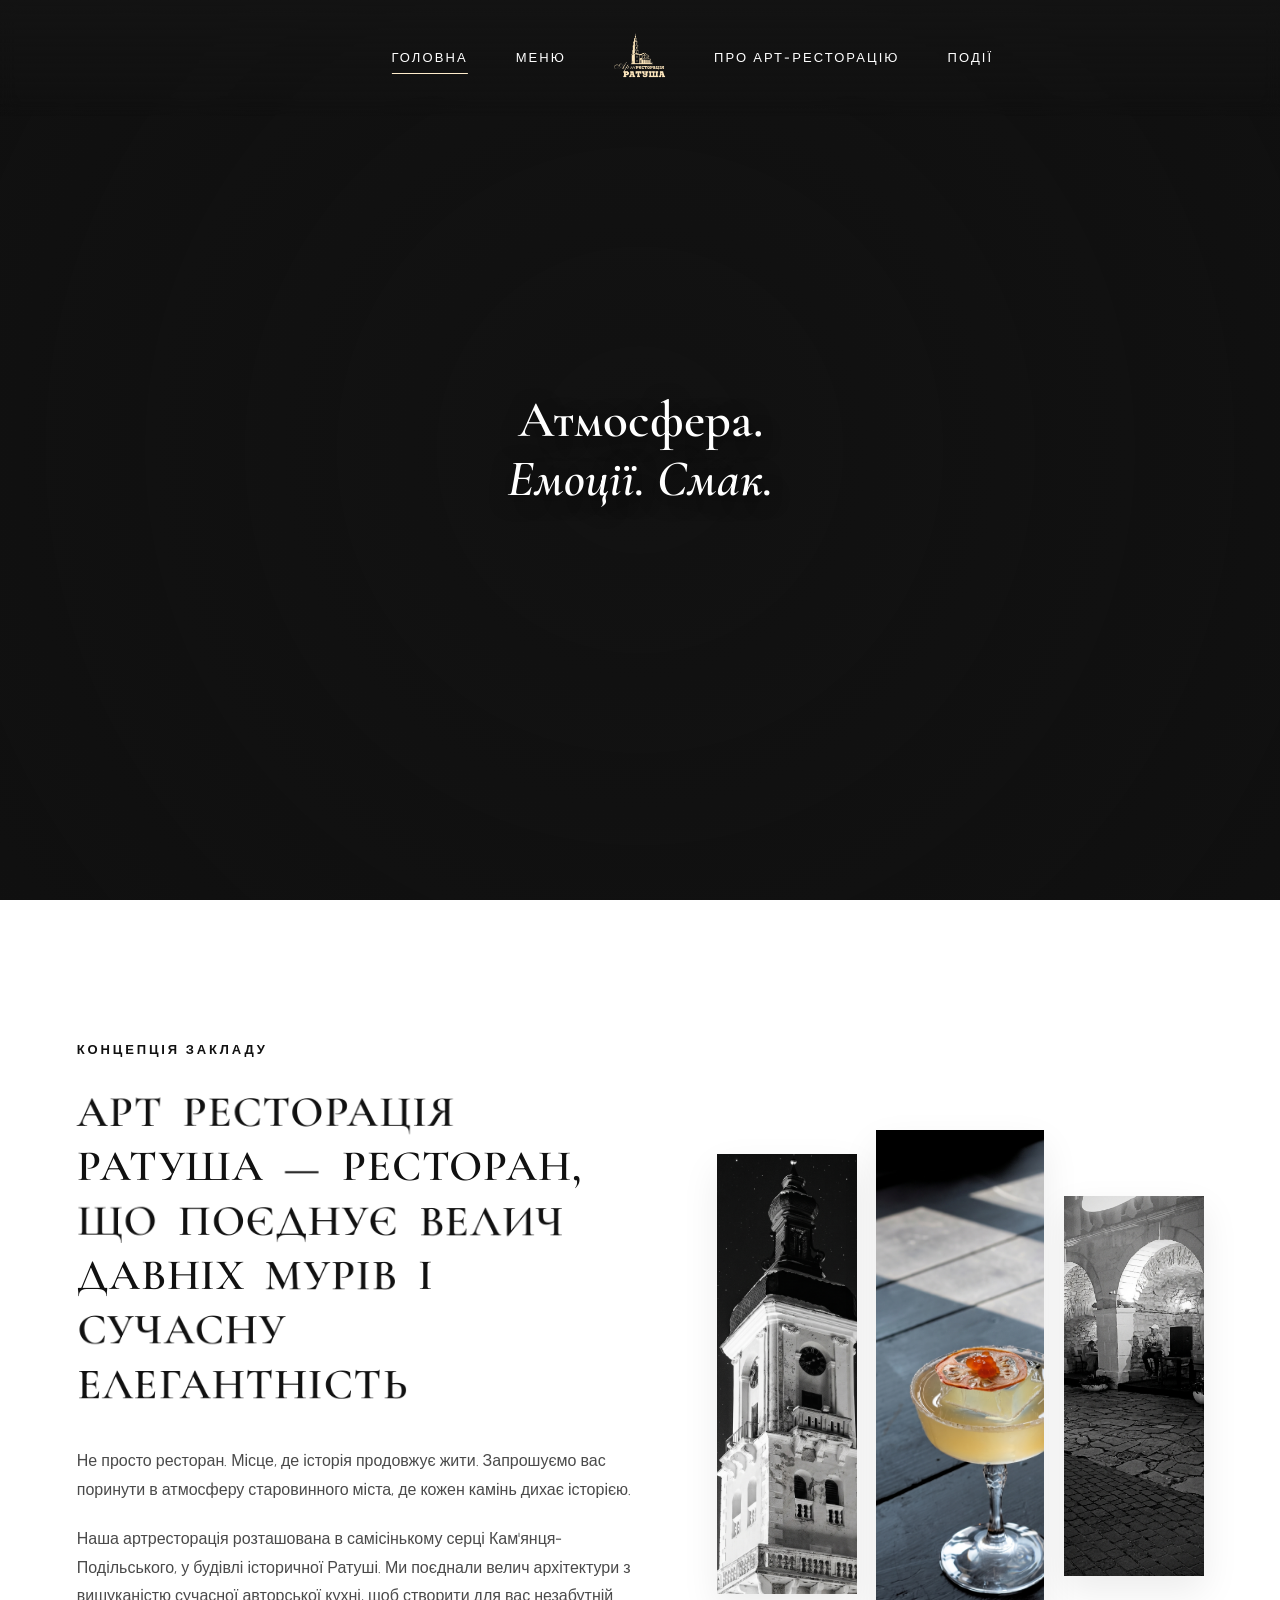
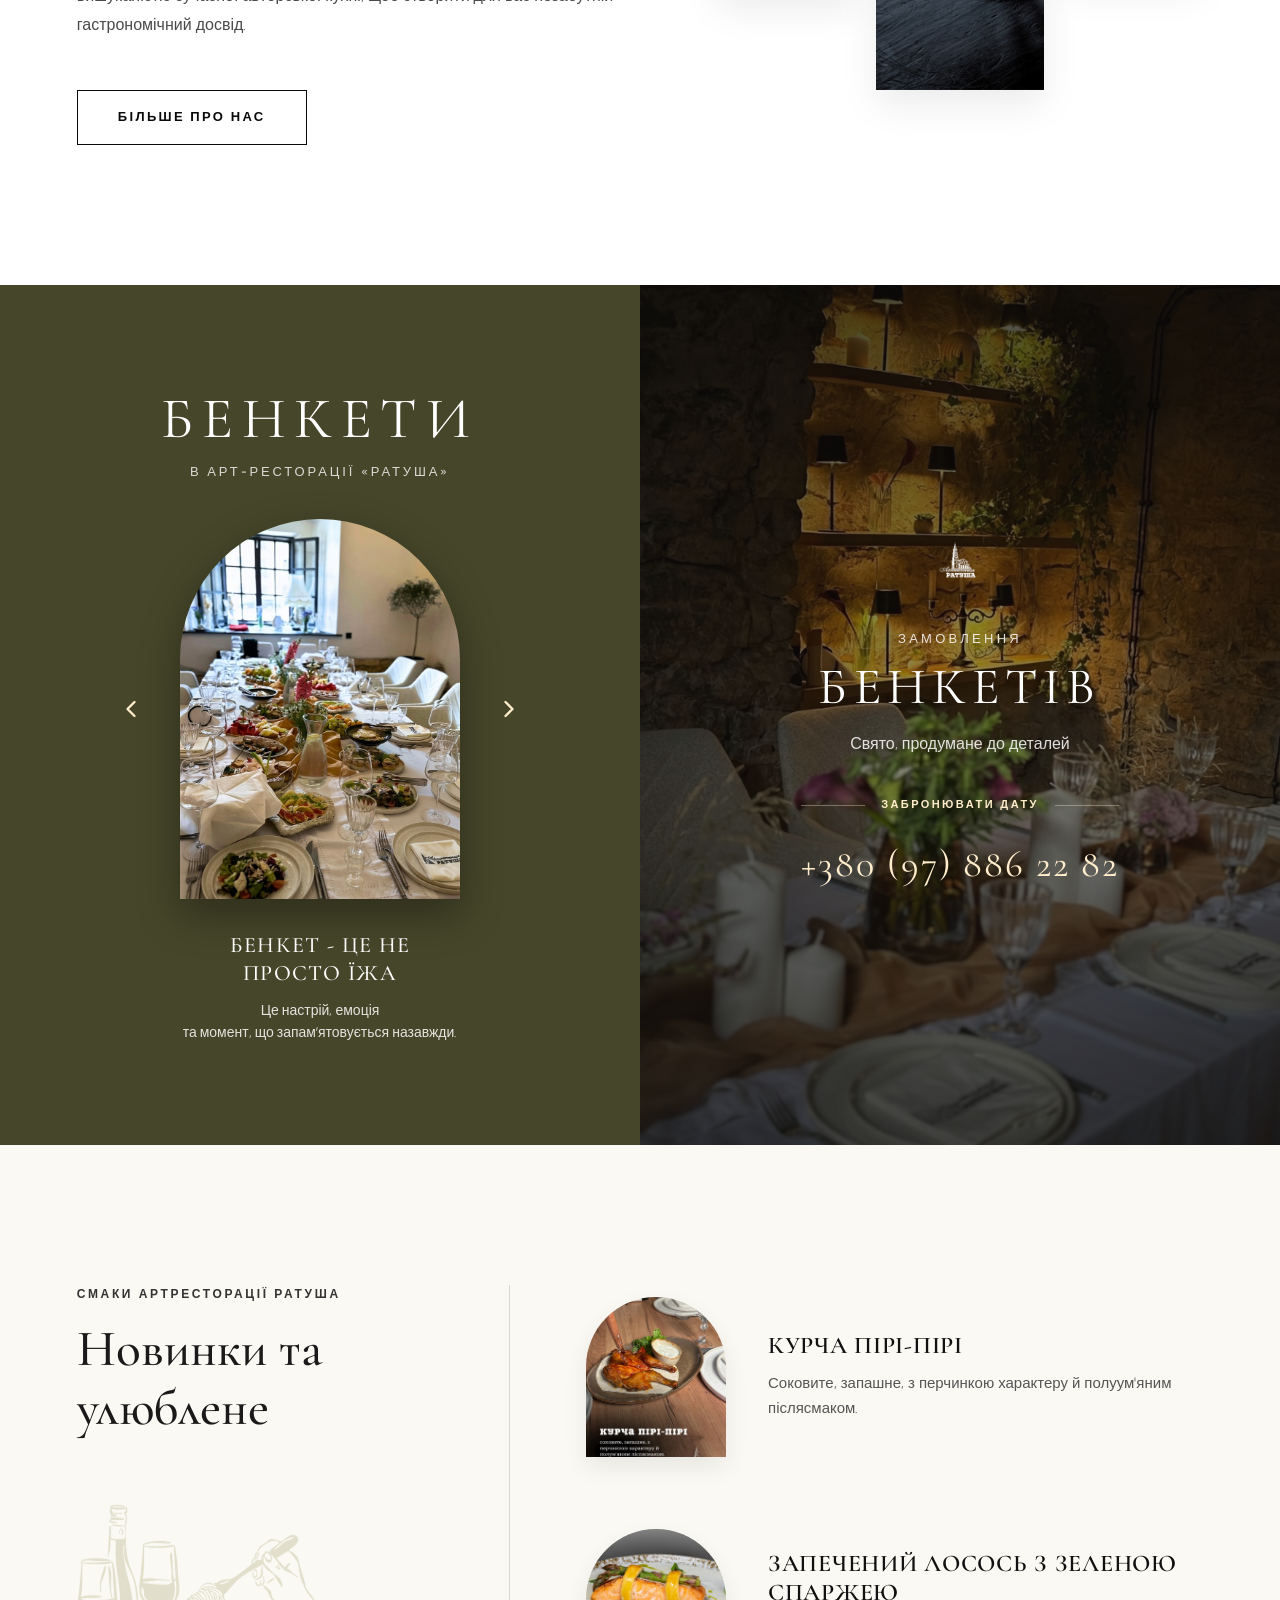
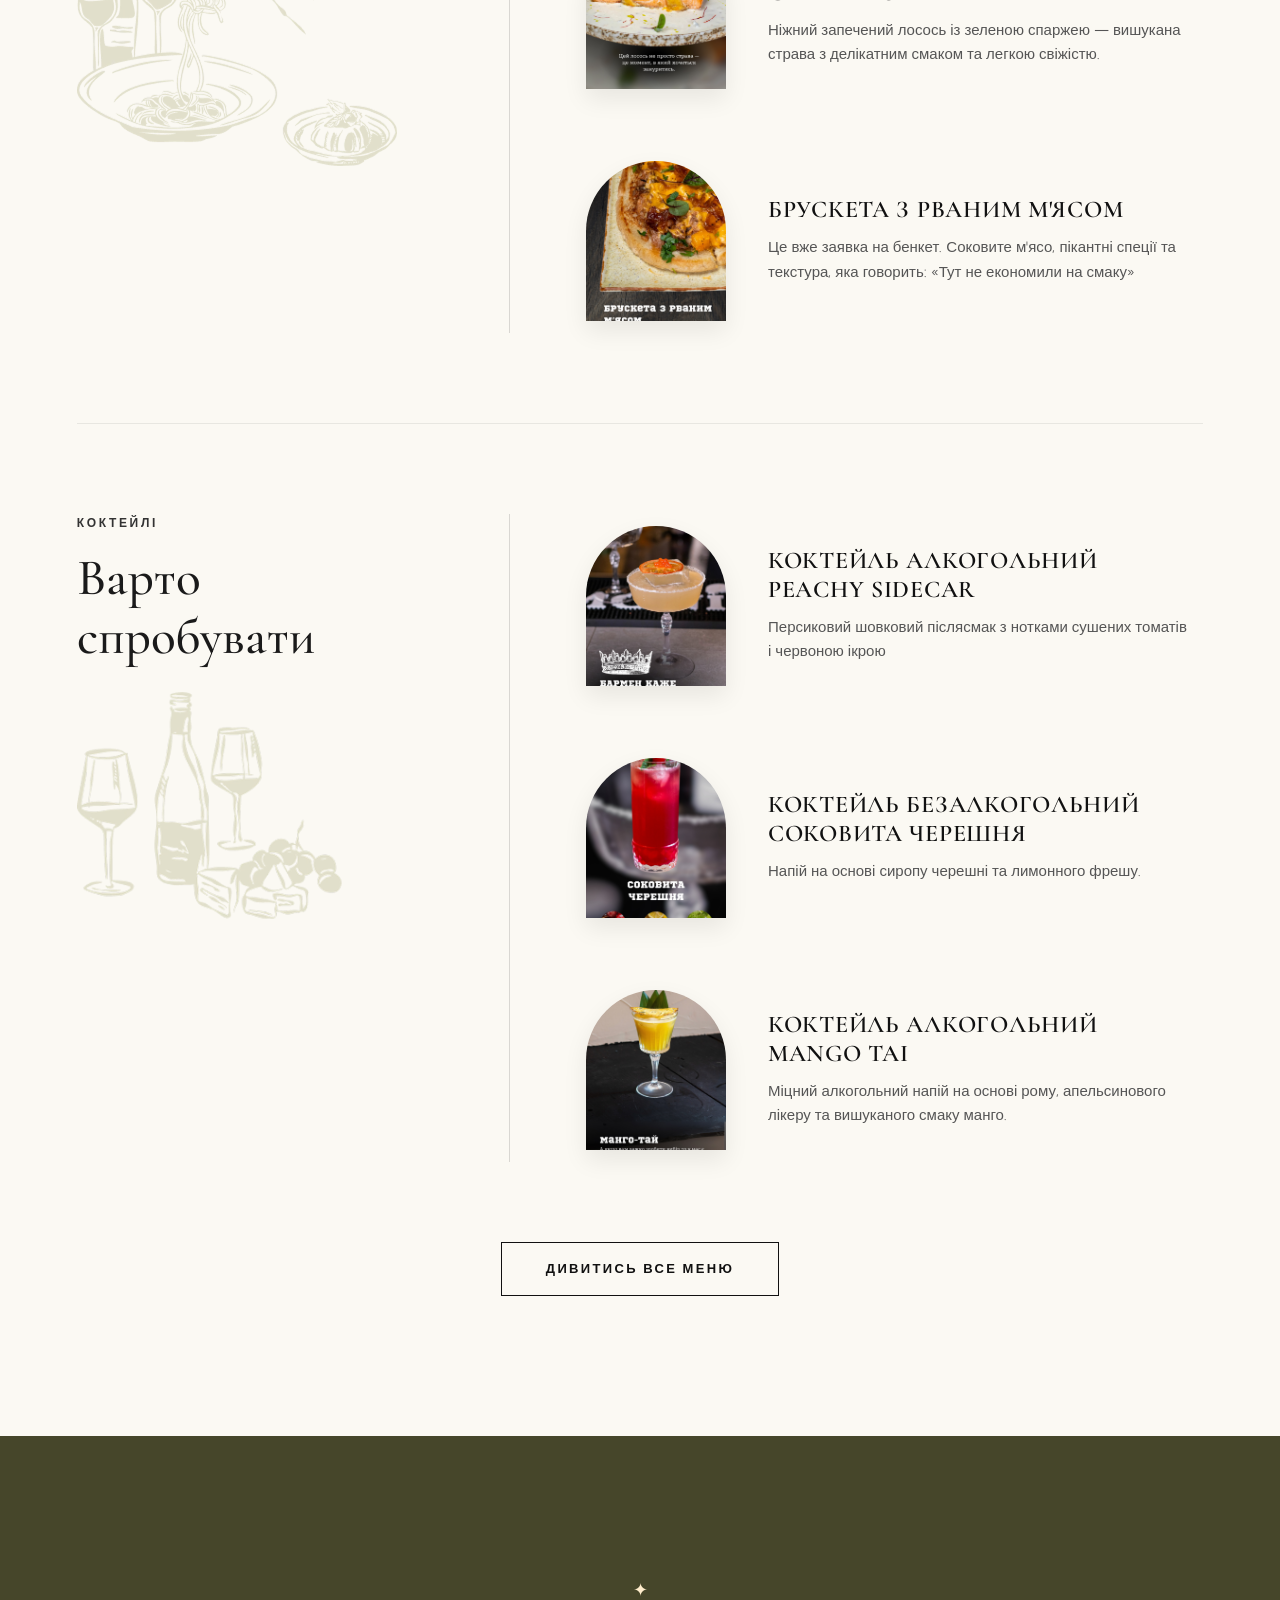
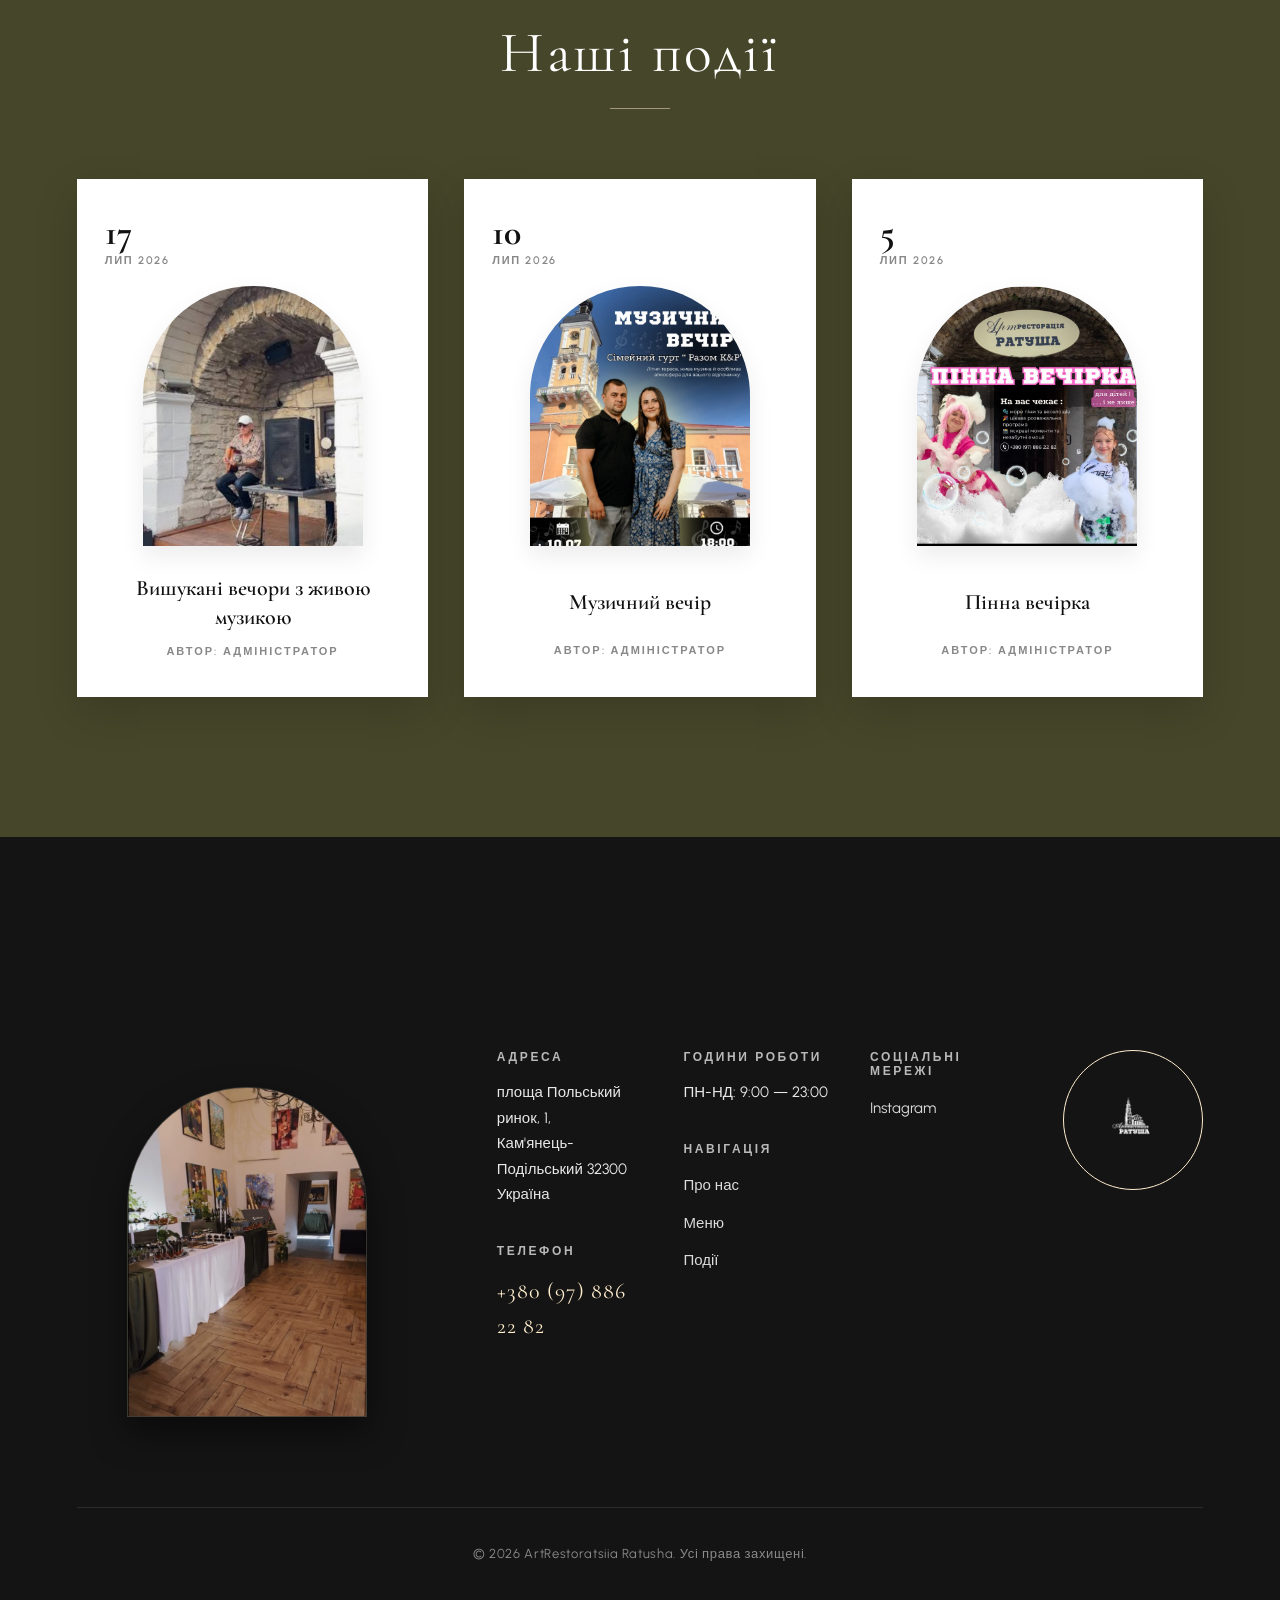
==== index.html @ 6e8f95fa "Initial commit: Art-Restoratsiia Ratusha luxury restaurant landing page" ====
<!DOCTYPE html>
<html lang="uk">
<head>
  <meta charset="UTF-8">
  <meta name="viewport" content="width=device-width, initial-scale=1.0">
  <title>Арт-ресторація «Ратуша» — Атмосфера. Емоції. Смак</title>
  <meta name="description" content="Арт-ресторація «Ратуша» у Кам'янці-Подільському. Ресторан, що поєднує велич давніх мурів і сучасну авторську кухню.">

  <!-- Google Fonts: Cormorant Garamond & Urbanist -->
  <link rel="preconnect" href="https://fonts.googleapis.com">
  <link rel="preconnect" href="https://fonts.gstatic.com" crossorigin>
  <link href="https://fonts.googleapis.com/css2?family=Cormorant+Garamond:ital,wght@0,300;0,400;0,500;0,600;0,700;1,400;1,600&family=Urbanist:ital,wght@0,300;0,400;0,500;0,600;0,700;1,400&display=swap" rel="stylesheet">

  <!-- Main Stylesheet -->
  <link rel="stylesheet" href="css/style.css">
</head>
<body>

  <!-- ================= HEADER ================= -->
  <header class="site-header" id="site-header">
    <div class="header-container">
      <nav class="nav-left">
        <a href="#hero" class="nav-link active">ГОЛОВНА</a>
        <a href="https://menu.ps.me/iJKciozf0hg" target="_blank" rel="noopener noreferrer" class="nav-link">МЕНЮ</a>
      </nav>

      <a href="#hero" class="header-logo-link" aria-label="Головна">
        <img src="Assets/Logo/Yellow-logo.png" alt="Арт-ресторація Ратуша" class="header-logo-img">
      </a>

      <nav class="nav-right">
        <a href="#concept" class="nav-link">ПРО АРТ-РЕСТОРАЦІЮ</a>
        <a href="#events" class="nav-link">ПОДІЇ</a>
      </nav>

      <!-- Mobile Hamburger Button -->
      <button class="mobile-menu-btn" id="mobile-menu-btn" aria-label="Відкрити меню">
        <span></span>
        <span></span>
        <span></span>
      </button>
    </div>

    <!-- Mobile Drawer Navigation -->
    <div class="mobile-nav-drawer" id="mobile-nav-drawer">
      <nav class="mobile-nav-links">
        <a href="#hero" class="mobile-link">ГОЛОВНА</a>
        <a href="https://menu.ps.me/iJKciozf0hg" target="_blank" rel="noopener noreferrer" class="mobile-link">МЕНЮ</a>
        <a href="#concept" class="mobile-link">ПРО АРТ-РЕСТОРАЦІЮ</a>
        <a href="#events" class="mobile-link">ПОДІЇ</a>
      </nav>
    </div>
  </header>

  <!-- ================= 1. HERO SECTION ================= -->
  <section class="hero-pinned-wrapper" id="hero">
    <div class="hero-stage">
      
      <!-- Video Arch Window (Expands on Scroll) -->
      <div class="hero-video-window" id="hero-video-window">
        <video class="hero-video-element" id="hero-video" autoplay muted loop playsinline preload="auto">
          <source src="Assets/video/hero.mp4" type="video/mp4">
          Ваш браузер не підтримує відтворення відео.
        </video>
        <div class="hero-video-overlay"></div>
        
        <!-- Heading on Video -->
        <div class="hero-video-title-wrap">
          <h1 class="hero-video-title">
            <span class="line-1">Атмосфера.</span>
            <span class="line-2">Емоції. Смак.</span>
          </h1>
        </div>
      </div>

      <!-- Hero Grid Overlay (Side Arches & Info) -->
      <div class="hero-content-container" id="hero-side-content">
        
        <!-- Left Arch: Hours -->
        <div class="hero-arch-card hero-arch-left">
          <div class="arch-card-inner">
            <div class="arch-icon-wrap">
              <svg class="arch-icon" viewBox="0 0 24 24" fill="none" stroke="currentColor" stroke-width="1.5" stroke-linecap="round" stroke-linejoin="round">
                <path d="M18 2v6a3 3 0 0 1-3 3v11h-2V11a3 3 0 0 1-3-3V2"></path>
                <path d="M14 2v4"></path>
                <path d="M10 2v4"></path>
                <path d="M6 2v20"></path>
                <path d="M6 2a3 3 0 0 1 3 3v3a3 3 0 0 1-3 3"></path>
              </svg>
            </div>
            <h3 class="arch-heading">ГОДИНИ РОБОТИ</h3>
            <div class="arch-info-text">
              <p><span>Пн — Пт:</span> 10:00 — 23:00</p>
              <p><span>Сб — Нд:</span> 10:00 — 23:00</p>
            </div>
          </div>
        </div>

        <!-- Center Placeholder Spacer for Layout Alignment -->
        <div class="hero-center-spacer"></div>

        <!-- Right Arch: Contacts & Address -->
        <div class="hero-arch-card hero-arch-right">
          <div class="arch-card-inner">
            <div class="arch-icon-wrap">
              <svg class="arch-icon" viewBox="0 0 24 24" fill="none" stroke="currentColor" stroke-width="1.5" stroke-linecap="round" stroke-linejoin="round">
                <path d="M12 21s-8-4.5-8-11.8A8 8 0 0 1 12 2a8 8 0 0 1 8 7.2c0 7.3-8 11.8-8 11.8z"></path>
                <circle cx="12" cy="10" r="3"></circle>
              </svg>
            </div>
            <h3 class="arch-heading">КОНТАКТИ ТА АДРЕСА</h3>
            <div class="arch-phone-number">(097) 886-2282</div>
            <p class="arch-address-text">
              Серце Кам'янця, центральна площа старого міста, Ратуша.
            </p>
          </div>
        </div>

      </div>

      <!-- Bottom Scroll Indicator -->
      <div class="hero-scroll-indicator" id="hero-scroll-indicator">
        <span class="scroll-label">Гортай</span>
        <div class="scroll-line-track">
          <div class="scroll-line-thumb"></div>
        </div>
      </div>

    </div>
  </section>

  <!-- ================= 2. CONCEPTION SECTION ================= -->
  <section class="concept-section" id="concept">
    <div class="concept-container">
      
      <!-- Left Column: Story & Info -->
      <div class="concept-left-col">
        <span class="section-badge">КОНЦЕПЦІЯ ЗАКЛАДУ</span>
        
        <h2 class="concept-heading" id="concept-heading">
          <span class="word-group group-1">АРТ</span>
          <span class="word-group group-2">РЕСТОРАЦІЯ</span>
          <span class="word-group group-3">РАТУША</span>
          <span class="word-group group-4">—</span>
          <span class="word-group group-5">РЕСТОРАН,</span>
          <span class="word-group group-6">ЩО</span>
          <span class="word-group group-7">ПОЄДНУЄ</span>
          <span class="word-group group-8">ВЕЛИЧ</span>
          <span class="word-group group-9">ДАВНІХ</span>
          <span class="word-group group-10">МУРІВ</span>
          <span class="word-group group-11">І</span>
          <span class="word-group group-12">СУЧАСНУ</span>
          <span class="word-group group-13">ЕЛЕГАНТНІСТЬ</span>
        </h2>

        <div class="concept-body-text">
          <p>
            Не просто ресторан. Місце, де історія продовжує жити. 
            Запрошуємо вас поринути в атмосферу старовинного міста, де кожен камінь дихає історією.
          </p>
          <p>
            Наша артресторація розташована в самісінькому серці Кам'янця-Подільського, у будівлі історичної Ратуші. 
            Ми поєднали велич архітектури з вишуканістю сучасної авторської кухні, щоб створити для вас незабутній гастрономічний досвід.
          </p>
        </div>

        <div class="concept-btn-wrap">
          <a href="#concept" class="btn-invert">БІЛЬШЕ ПРО НАС</a>
        </div>
      </div>

      <!-- Right Column: 3 Growing Parallax Columns -->
      <div class="concept-right-col" id="concept-gallery">
        
        <!-- Column 1 (Left - Tower) -->
        <div class="concept-img-card col-1" data-speed="0.85">
          <div class="concept-img-frame">
            <img src="Assets/Images/Conception/1.jpeg" alt="Історична Ратуша Кам'янця-Подільського" loading="lazy">
          </div>
        </div>

        <!-- Column 2 (Middle - Tall Cocktail) -->
        <div class="concept-img-card col-2" data-speed="1.15">
          <div class="concept-img-frame">
            <img src="Assets/Images/Conception/2.jpeg" alt="Авторський коктейль арт-ресторації" loading="lazy">
          </div>
        </div>

        <!-- Column 3 (Right - Musician in Arch) -->
        <div class="concept-img-card col-3" data-speed="0.95">
          <div class="concept-img-frame">
            <img src="Assets/Images/Conception/3.jpeg" alt="Жива музика під склепінням Ратуші" loading="lazy">
          </div>
        </div>

      </div>

    </div>
  </section>

  <!-- ================= 3. BANKET SECTION ================= -->
  <section class="banket-section" id="banket">
    <div class="banket-split-wrapper">
      
      <!-- Left Side: Olive Slider Box -->
      <div class="banket-left-box">
        <div class="banket-left-inner">
          
          <div class="banket-header-group">
            <h2 class="banket-main-title">БЕНКЕТИ</h2>
            <p class="banket-sub-title">В АРТ-РЕСТОРАЦІЇ «РАТУША»</p>
          </div>

          <!-- Arched Slider -->
          <div class="banket-slider-container">
            
            <button class="slider-arrow arrow-prev" id="banket-prev" aria-label="Попередній слайд">
              <svg viewBox="0 0 24 24" fill="none" stroke="currentColor" stroke-width="2" stroke-linecap="round" stroke-linejoin="round">
                <polyline points="15 18 9 12 15 6"></polyline>
              </svg>
            </button>

            <div class="banket-arch-slider-window">
              <div class="banket-slides-track" id="banket-slides-track">
                
                <div class="banket-slide active" data-index="0">
                  <img src="Assets/Images/Banket/Slide-1.jpeg" alt="Бенкетний стіл арт-ресторації Ратуша">
                </div>

                <div class="banket-slide" data-index="1">
                  <img src="Assets/Images/Banket/Slide-2.jpeg" alt="Атмосфера свята в Ратуші">
                </div>

                <div class="banket-slide" data-index="2">
                  <img src="Assets/Images/Banket/Slide-3.jpeg" alt="Сервірування бенкетного столу">
                </div>

                <div class="banket-slide" data-index="3">
                  <img src="Assets/Images/Banket/slide-4.jpeg" alt="Кулінарні шедеври для бенкету">
                </div>

              </div>
            </div>

            <button class="slider-arrow arrow-next" id="banket-next" aria-label="Наступний слайд">
              <svg viewBox="0 0 24 24" fill="none" stroke="currentColor" stroke-width="2" stroke-linecap="round" stroke-linejoin="round">
                <polyline points="9 18 15 12 9 6"></polyline>
              </svg>
            </button>

          </div>

          <!-- Dynamic Caption (Strictly bounded to arch image width) -->
          <div class="banket-caption-box" id="banket-caption-box">
            <h4 class="slide-caption-title" id="caption-title">БЕНКЕТ - ЦЕ НЕ ПРОСТО ЇЖА</h4>
            <p class="slide-caption-desc" id="caption-desc">
              Це настрій, емоція<br>та момент, що запам’ятовується назавжди.
            </p>
          </div>

        </div>
      </div>

      <!-- Right Side: Atmospheric Darkened Banner -->
      <div class="banket-right-box">
        <div class="banket-right-bg">
          <img src="Assets/Images/Banket/Right-image.jpeg" alt="Замовлення бенкетів в Ратуші" class="banket-bg-img">
          <div class="banket-right-overlay"></div>
        </div>

        <div class="banket-right-content">
          <div class="banket-logo-wrap">
            <img src="Assets/Images/Footer/Logo-white.png" alt="Ратуша логотип" class="banket-white-logo">
          </div>

          <div class="banket-order-headings">
            <span class="banket-order-tag">ЗАМОВЛЕННЯ</span>
            <h3 class="banket-order-title">БЕНКЕТІВ</h3>
            <p class="banket-order-subtitle">Свято, продумане до деталей</p>
          </div>

          <div class="banket-booking-divider">
            <span class="divider-line"></span>
            <span class="divider-text">ЗАБРОНЮВАТИ ДАТУ</span>
            <span class="divider-line"></span>
          </div>

          <div class="banket-phone-display">
            +380 (97) 886 22 82
          </div>
        </div>
      </div>

    </div>
  </section>

  <!-- ================= 4. SELECTED MENU SECTION ================= -->
  <section class="menu-section" id="menu">
    <div class="menu-container">
      
      <!-- Sub-section 1: Main Dishes (Страви) -->
      <div class="menu-row menu-dishes-row">
        
        <div class="menu-row-sidebar">
          <span class="menu-category-tag">СМАКИ АРТРЕСТОРАЦІЇ РАТУША</span>
          <h2 class="menu-row-heading">Новинки та<br>улюблене</h2>
          <div class="menu-sidebar-illustration-wrap">
            <img src="Assets/Images/menu/maincourses.png" alt="Ілюстрація страв" class="menu-illustration parallax-float" data-float-speed="0.08">
          </div>
        </div>

        <div class="menu-items-list">
          
          <!-- Dish 1 -->
          <article class="menu-item-card" data-full-img="Assets/Images/menu/Dish-1.jpg" data-item-title="КУРЧА ПІРІ-ПІРІ">
            <div class="menu-item-arch-wrap">
              <img src="Assets/Images/menu/Dish-1.jpg" alt="Курча Пірі-Пірі" class="menu-item-img">
              <div class="arch-zoom-overlay">
                <span class="zoom-icon">⊕</span>
              </div>
            </div>
            <div class="menu-item-info">
              <h3 class="menu-item-name">КУРЧА ПІРІ-ПІРІ</h3>
              <p class="menu-item-description">
                Соковите, запашне, з перчинкою характеру й полуум'яним післясмаком.
              </p>
            </div>
          </article>

          <!-- Dish 2 -->
          <article class="menu-item-card" data-full-img="Assets/Images/menu/dish-2.jpg" data-item-title="ЗАПЕЧЕНИЙ ЛОСОСЬ З ЗЕЛЕНОЮ СПАРЖЕЮ">
            <div class="menu-item-arch-wrap">
              <img src="Assets/Images/menu/dish-2.jpg" alt="Запечений лосось з зеленою спаржею" class="menu-item-img">
              <div class="arch-zoom-overlay">
                <span class="zoom-icon">⊕</span>
              </div>
            </div>
            <div class="menu-item-info">
              <h3 class="menu-item-name">ЗАПЕЧЕНИЙ ЛОСОСЬ З ЗЕЛЕНОЮ СПАРЖЕЮ</h3>
              <p class="menu-item-description">
                Ніжний запечений лосось із зеленою спаржею — вишукана страва з делікатним смаком та легкою свіжістю.
              </p>
            </div>
          </article>

          <!-- Dish 3 -->
          <article class="menu-item-card" data-full-img="Assets/Images/menu/Dish-3.jpg" data-item-title="БРУСКЕТА З РВАНИМ М'ЯСОМ">
            <div class="menu-item-arch-wrap">
              <img src="Assets/Images/menu/Dish-3.jpg" alt="Брускета з рваним м'ясом" class="menu-item-img">
              <div class="arch-zoom-overlay">
                <span class="zoom-icon">⊕</span>
              </div>
            </div>
            <div class="menu-item-info">
              <h3 class="menu-item-name">БРУСКЕТА З РВАНИМ М'ЯСОМ</h3>
              <p class="menu-item-description">
                Це вже заявка на бенкет. Соковите м'ясо, пікантні спеції та текстура, яка говорить: «Тут не економили на смаку»
              </p>
            </div>
          </article>

        </div>

      </div>

      <!-- Divider line between food and drinks -->
      <div class="menu-section-divider"></div>

      <!-- Sub-section 2: Drinks & Cocktails (Напої) -->
      <div class="menu-row menu-drinks-row">
        
        <div class="menu-row-sidebar">
          <span class="menu-category-tag">КОКТЕЙЛІ</span>
          <h2 class="menu-row-heading">Варто<br>спробувати</h2>
          <div class="menu-sidebar-illustration-wrap">
            <img src="Assets/Images/menu/drinks.png" alt="Ілюстрація напоїв" class="menu-illustration parallax-float" data-float-speed="-0.08">
          </div>
        </div>

        <div class="menu-items-list">
          
          <!-- Drink 1 -->
          <article class="menu-item-card" data-full-img="Assets/Images/menu/Drink-1.jpg" data-item-title="Коктейль алкогольний Peachy Sidecar">
            <div class="menu-item-arch-wrap">
              <img src="Assets/Images/menu/Drink-1.jpg" alt="Коктейль Peachy Sidecar" class="menu-item-img">
              <div class="arch-zoom-overlay">
                <span class="zoom-icon">⊕</span>
              </div>
            </div>
            <div class="menu-item-info">
              <h3 class="menu-item-name">Коктейль алкогольний Peachy Sidecar</h3>
              <p class="menu-item-description">
                Персиковий шовковий післясмак з нотками сушених томатів і червоною ікрою
              </p>
            </div>
          </article>

          <!-- Drink 2 -->
          <article class="menu-item-card" data-full-img="Assets/Images/menu/Drink-2.jpg" data-item-title="Коктейль безалкогольний Соковита Черешня">
            <div class="menu-item-arch-wrap">
              <img src="Assets/Images/menu/Drink-2.jpg" alt="Коктейль Соковита Черешня" class="menu-item-img">
              <div class="arch-zoom-overlay">
                <span class="zoom-icon">⊕</span>
              </div>
            </div>
            <div class="menu-item-info">
              <h3 class="menu-item-name">Коктейль безалкогольний Соковита Черешня</h3>
              <p class="menu-item-description">
                Напій на основі сиропу черешні та лимонного фрешу.
              </p>
            </div>
          </article>

          <!-- Drink 3 -->
          <article class="menu-item-card" data-full-img="Assets/Images/menu/Drink-3.jpg" data-item-title="Коктейль алкогольний Mango Tai">
            <div class="menu-item-arch-wrap">
              <img src="Assets/Images/menu/Drink-3.jpg" alt="Коктейль Mango Tai" class="menu-item-img">
              <div class="arch-zoom-overlay">
                <span class="zoom-icon">⊕</span>
              </div>
            </div>
            <div class="menu-item-info">
              <h3 class="menu-item-name">Коктейль алкогольний Mango Tai</h3>
              <p class="menu-item-description">
                Міцний алкогольний напій на основі рому, апельсинового лікеру та вишуканого смаку манго.
              </p>
            </div>
          </article>

        </div>

      </div>

      <!-- Action Button -->
      <div class="menu-bottom-btn-wrap">
        <a href="https://menu.ps.me/iJKciozf0hg" target="_blank" rel="noopener noreferrer" class="btn-menu-view">
          ДИВИТИСЬ ВСЕ МЕНЮ
        </a>
      </div>

    </div>
  </section>

  <!-- ================= 5. EVENTS SECTION ================= -->
  <section class="events-section" id="events">
    <div class="events-container">
      
      <div class="events-header">
        <div class="events-star-accent">✦</div>
        <h2 class="events-section-title">Наші події</h2>
        <div class="events-divider-line"></div>
      </div>

      <div class="events-cards-grid">
        
        <!-- Card 1 -->
        <article class="event-card">
          <div class="event-card-top">
            <div class="event-date-badge">
              <span class="event-day">17</span>
              <span class="event-month">ЛИП 2026</span>
            </div>
          </div>

          <div class="event-arch-img-frame">
            <img src="Assets/Images/Events/Event-1.png" alt="Вишукані вечори з живою музикою" class="event-img" loading="lazy">
          </div>

          <div class="event-card-content">
            <h3 class="event-title">Вишукані вечори з живою музикою</h3>
            <span class="event-author">АВТОР: АДМІНІСТРАТОР</span>
          </div>
        </article>

        <!-- Card 2 -->
        <article class="event-card">
          <div class="event-card-top">
            <div class="event-date-badge">
              <span class="event-day">10</span>
              <span class="event-month">ЛИП 2026</span>
            </div>
          </div>

          <div class="event-arch-img-frame">
            <img src="Assets/Images/Events/Event-2.png" alt="Музичний вечір у Ратуші" class="event-img" loading="lazy">
          </div>

          <div class="event-card-content">
            <h3 class="event-title">Музичний вечір</h3>
            <span class="event-author">АВТОР: АДМІНІСТРАТОР</span>
          </div>
        </article>

        <!-- Card 3 -->
        <article class="event-card">
          <div class="event-card-top">
            <div class="event-date-badge">
              <span class="event-day">5</span>
              <span class="event-month">ЛИП 2026</span>
            </div>
          </div>

          <div class="event-arch-img-frame">
            <img src="Assets/Images/Events/Event-3.png" alt="Пінна вечірка" class="event-img" loading="lazy">
          </div>

          <div class="event-card-content">
            <h3 class="event-title">Пінна вечірка</h3>
            <span class="event-author">АВТОР: АДМІНІСТРАТОР</span>
          </div>
        </article>

      </div>

    </div>
  </section>

  <!-- ================= 6. FOOTER ================= -->
  <footer class="site-footer" id="footer">
    <div class="footer-container">
      
      <div class="footer-main-row">
        
        <!-- Left Arched Image with Scroll Trigger Growth -->
        <div class="footer-arch-col" id="footer-arch-col">
          <div class="footer-arch-frame" id="footer-arch-frame">
            <img src="Assets/Images/Footer/Left-image.png" alt="Арт-ресторація Ратуша інтер'єр" class="footer-arch-img" loading="lazy">
          </div>
        </div>

        <!-- Info Columns -->
        <div class="footer-info-grid">
          
          <!-- Column 1: Address & Phone -->
          <div class="footer-col footer-col-address">
            <div class="footer-block">
              <h4 class="footer-heading">АДРЕСА</h4>
              <p class="footer-text">
                площа Польський ринок, 1,<br>
                Кам'янець-Подільський 32300<br>
                Україна
              </p>
            </div>

            <div class="footer-block">
              <h4 class="footer-heading">ТЕЛЕФОН</h4>
              <div class="footer-phone-display">+380 (97) 886 22 82</div>
            </div>
          </div>

          <!-- Column 2: Hours & Navigation -->
          <div class="footer-col footer-col-hours">
            <div class="footer-block">
              <h4 class="footer-heading">ГОДИНИ РОБОТИ</h4>
              <p class="footer-text">ПН-НД: 9:00 — 23:00</p>
            </div>

            <div class="footer-block">
              <h4 class="footer-heading">НАВІГАЦІЯ</h4>
              <ul class="footer-nav-list">
                <li><a href="#concept">Про нас</a></li>
                <li><a href="https://menu.ps.me/iJKciozf0hg" target="_blank" rel="noopener noreferrer">Меню</a></li>
                <li><a href="#events">Події</a></li>
              </ul>
            </div>
          </div>

          <!-- Column 3: Social Media -->
          <div class="footer-col footer-col-social">
            <div class="footer-block">
              <h4 class="footer-heading">СОЦІАЛЬНІ МЕРЕЖІ</h4>
              <ul class="footer-social-list">
                <li>
                  <a href="https://instagram.com" target="_blank" rel="noopener noreferrer" class="social-link">Instagram</a>
                </li>
              </ul>
            </div>
          </div>

          <!-- Column 4: Round Badge Logo -->
          <div class="footer-col footer-col-badge">
            <div class="footer-round-badge">
              <img src="Assets/Images/Footer/Logo-white.png" alt="Ратуша білий логотип" class="footer-badge-logo">
            </div>
          </div>

        </div>

      </div>

      <!-- Copyright Bottom Bar -->
      <div class="footer-bottom-bar">
        <p class="copyright-text">© 2026 ArtRestoratsiia Ratusha. Усі права захищені.</p>
      </div>

    </div>
  </footer>

  <!-- ================= LIGHTBOX POPUP MODAL ================= -->
  <div class="lightbox-modal" id="lightbox-modal" aria-hidden="true" role="dialog">
    <div class="lightbox-backdrop" id="lightbox-backdrop"></div>
    <div class="lightbox-dialog">
      <button class="lightbox-close-btn" id="lightbox-close-btn" aria-label="Закрити">✕</button>
      <div class="lightbox-image-container">
        <img src="" alt="" class="lightbox-active-img" id="lightbox-img">
      </div>
      <p class="lightbox-caption" id="lightbox-caption"></p>
    </div>
  </div>

  <!-- ================= SCRIPTS ================= -->
  <!-- Lenis Smooth Scroll -->
  <script src="https://unpkg.com/lenis@1.1.18/dist/lenis.min.js"></script>
  <!-- GSAP & ScrollTrigger -->
  <script src="https://cdnjs.cloudflare.com/ajax/libs/gsap/3.12.5/gsap.min.js"></script>
  <script src="https://cdnjs.cloudflare.com/ajax/libs/gsap/3.12.5/ScrollTrigger.min.js"></script>
  <!-- Custom JS -->
  <script src="js/main.js"></script>
</body>
</html>
---- css/style.css ----
/* ==========================================================================
   АРТ-РЕСТОРАЦІЯ «РАТУША» — MODERN LUXURY STYLESHEET
   ========================================================================== */

/* --------------------------------------------------------------------------
   1. CSS VARIABLES & DESIGN TOKENS
   -------------------------------------------------------------------------- */
:root {
  /* Color Palette */
  --color-accent: #FFEDCC;         /* Luxury Champagne / Light Gold */
  --color-dark: #141414;           /* Deep Graphite Black */
  --color-olive: #46462A;          /* Royal Olive / Khaki Green */
  --color-cream: #FBF9F3;          /* Warm Ivory / Off-White */
  --color-white: #FFFFFF;
  --color-black: #0A0A0A;
  
  /* Text Colors */
  --color-text-dark: #1C1C1C;
  --color-text-body: #4A4A4A;
  --color-text-muted: #8E8E8E;
  --color-text-light: #F5F5F5;
  --color-border-subtle: rgba(255, 237, 204, 0.25);
  --color-border-dark: rgba(20, 20, 20, 0.15);

  /* Typography */
  --font-serif: 'Cormorant Garamond', Georgia, serif;
  --font-sans: 'Urbanist', -apple-system, BlinkMacSystemFont, 'Segoe UI', Roboto, sans-serif;

  /* Transitions */
  --transition-smooth: cubic-bezier(0.25, 1, 0.5, 1);
  --transition-fast: 0.3s ease;
  --transition-normal: 0.5s var(--transition-smooth);
}

/* --------------------------------------------------------------------------
   2. RESET & BASE
   -------------------------------------------------------------------------- */
*, *::before, *::after {
  box-sizing: border-box;
  margin: 0;
  padding: 0;
}

html {
  font-size: 16px;
  scroll-behavior: auto; /* Managed smoothly by Lenis */
}

body {
  font-family: var(--font-sans);
  background-color: var(--color-dark);
  color: var(--color-text-light);
  line-height: 1.6;
  -webkit-font-smoothing: antialiased;
  -moz-osx-font-smoothing: grayscale;
  overflow-x: hidden;
  position: relative;
}

img, video {
  max-width: 100%;
  height: auto;
  display: block;
  object-fit: cover;
}

a {
  color: inherit;
  text-decoration: none;
  transition: var(--transition-fast);
}

button {
  font-family: inherit;
  cursor: pointer;
  border: none;
  background: none;
  outline: none;
}

/* Typography Helpers */
h1, h2, h3, h4, h5, h6 {
  font-family: var(--font-serif);
  font-weight: 500;
  line-height: 1.2;
}

/* --------------------------------------------------------------------------
   3. HEADER & NAVIGATION
   -------------------------------------------------------------------------- */
.site-header {
  position: fixed;
  top: 0;
  left: 0;
  width: 100%;
  z-index: 1000;
  padding: 24px 40px;
  background: linear-gradient(180deg, rgba(20, 20, 20, 0.85) 0%, rgba(20, 20, 20, 0) 100%);
  backdrop-filter: blur(8px);
  -webkit-backdrop-filter: blur(8px);
  transition: background 0.4s ease, padding 0.4s ease, border-bottom 0.4s ease;
}

.site-header.scrolled {
  padding: 16px 40px;
  background: rgba(20, 20, 20, 0.95);
  border-bottom: 1px solid rgba(255, 237, 204, 0.12);
}

.header-container {
  max-width: 1540px;
  margin: 0 auto;
  display: flex;
  align-items: center;
  justify-content: space-between;
}

.nav-left, .nav-right {
  display: flex;
  align-items: center;
  gap: 48px;
  flex: 1;
}

.nav-left {
  justify-content: flex-end;
  padding-right: 40px;
}

.nav-right {
  justify-content: flex-start;
  padding-left: 40px;
}

.header-logo-link {
  display: flex;
  align-items: center;
  justify-content: center;
  z-index: 10;
}

.header-logo-img {
  height: 68px;
  width: auto;
  transition: transform 0.3s ease;
}

.header-logo-link:hover .header-logo-img {
  transform: scale(1.04);
}

/* Nav Link Hover Underline from Center */
.nav-link {
  position: relative;
  font-family: var(--font-sans);
  font-size: 13px;
  font-weight: 500;
  letter-spacing: 0.16em;
  color: #FFFFFF;
  text-transform: uppercase;
  padding: 6px 0;
  display: inline-block;
  white-space: nowrap;
}

.nav-link::after {
  content: '';
  position: absolute;
  bottom: 0;
  left: 50%;
  width: 100%;
  height: 1.5px;
  background-color: var(--color-accent);
  transform: translateX(-50%) scaleX(0);
  transform-origin: center;
  transition: transform 0.35s var(--transition-smooth);
}

.nav-link:hover::after,
.nav-link.active::after {
  transform: translateX(-50%) scaleX(1);
}

/* Mobile Hamburger Button */
.mobile-menu-btn {
  display: none;
  flex-direction: column;
  justify-content: space-between;
  width: 28px;
  height: 20px;
  z-index: 1001;
}

.mobile-menu-btn span {
  display: block;
  height: 2px;
  width: 100%;
  background-color: var(--color-accent);
  transition: transform 0.3s ease, opacity 0.3s ease;
}

.mobile-menu-btn.open span:nth-child(1) {
  transform: translateY(9px) rotate(45deg);
}
.mobile-menu-btn.open span:nth-child(2) {
  opacity: 0;
}
.mobile-menu-btn.open span:nth-child(3) {
  transform: translateY(-9px) rotate(-45deg);
}

/* Mobile Nav Drawer */
.mobile-nav-drawer {
  position: fixed;
  top: 0;
  right: -100%;
  width: 100%;
  height: 100vh;
  background-color: var(--color-dark);
  display: flex;
  flex-direction: column;
  justify-content: center;
  align-items: center;
  transition: right 0.4s var(--transition-smooth);
  z-index: 999;
}

.mobile-nav-drawer.open {
  right: 0;
}

.mobile-nav-links {
  display: flex;
  flex-direction: column;
  align-items: center;
  gap: 32px;
}

.mobile-link {
  font-family: var(--font-serif);
  font-size: 28px;
  letter-spacing: 0.1em;
  color: #FFFFFF;
  text-transform: uppercase;
}

.mobile-link:hover {
  color: var(--color-accent);
}

/* --------------------------------------------------------------------------
   4. SECTION 1: HERO (PINNED EXPANSION)
   -------------------------------------------------------------------------- */
.hero-pinned-wrapper {
  position: relative;
  width: 100%;
  height: 100vh;
  background-color: var(--color-dark);
  overflow: hidden;
}

.hero-stage {
  position: relative;
  width: 100%;
  height: 100%;
  display: flex;
  align-items: center;
  justify-content: center;
}

/* Video Window (Expands on Scroll) */
.hero-video-window {
  position: absolute;
  top: calc(50% + 24px);
  left: 50%;
  transform: translate(-50%, -50%);
  width: 350px;
  height: 460px;
  border-radius: 170px 170px 0 0;
  overflow: hidden;
  z-index: 2;
  box-shadow: 0 20px 50px rgba(0, 0, 0, 0.6);
  will-change: width, height, border-radius, transform, top;
}

.hero-video-element {
  position: absolute;
  top: 0;
  left: 0;
  width: 100%;
  height: 100%;
  object-fit: cover;
  filter: brightness(0.90) contrast(1.05);
}

.hero-video-overlay {
  position: absolute;
  top: 0;
  left: 0;
  width: 100%;
  height: 100%;
 /* background: radial-gradient(circle at center, rgba(20, 20, 20, 0.15) 0%, rgba(20, 20, 20, 0.55) 100%);*/
  background: radial-gradient(circle at center, rgba(15, 15, 15, 0.35) 0%, rgba(15, 15, 15, 0.75) 100%);
  z-index: 1;
}

.hero-video-title-wrap {
  position: absolute;
  top: 50%;
  left: 50%;
  transform: translate(-50%, -50%);
  width: 95%;
  text-align: center;
  z-index: 3;
  pointer-events: none;
}

.hero-video-title {
  font-family: var(--font-serif);
  font-size: clamp(44px, 4vw, 62px);
  color: #FFFFFF;
  font-weight: 600;
  line-height: 1.15;
  text-shadow: 0 4px 20px rgba(0, 0, 0, 0.6);
}

.hero-video-title .line-1 {
  display: block;
}

.hero-video-title .line-2 {
  display: block;
  font-style: italic;
}

/* Side Arches (Left & Right) */
.hero-content-container {
  position: absolute;
  top: 0;
  left: 0;
  width: 100%;
  height: 100%;
  max-width: 1350px;
  left: 50%;
  transform: translateX(-50%);
  display: flex;
  align-items: center;
  justify-content: space-between;
  padding: 130px 40px 60px;
  z-index: 4;
  pointer-events: none;
}

.hero-center-spacer {
  width: 360px;
  flex-shrink: 0;
}

.hero-arch-card {
  width: 350px;
  height: 440px;
  border: 0.5px solid var(--color-accent);
  border-radius: 190px 190px 0 0;
  display: flex;
  align-items: center;
  justify-content: center;
  text-align: center;
  padding: 36px 24px;
  background: rgba(20, 20, 20, 0.2);
  backdrop-filter: blur(4px);
  -webkit-backdrop-filter: blur(4px);
  pointer-events: auto;
  transition: opacity 0.5s ease, transform 0.5s ease;
}

.arch-card-inner {
  display: flex;
  flex-direction: column;
  align-items: center;
  justify-content: center;
}

.arch-icon-wrap {
  width: 44px;
  height: 44px;
  color: var(--color-accent);
  margin-bottom: 24px;
  display: flex;
  align-items: center;
  justify-content: center;
}

.arch-icon {
  width: 32px;
  height: 32px;
}

.arch-heading {
  font-family: var(--font-sans);
  font-size: 13px;
  font-weight: 600;
  letter-spacing: 0.18em;
  color: var(--color-accent);
  text-transform: uppercase;
  margin-bottom: 20px;
}

.arch-info-text {
  font-family: var(--font-sans);
  font-size: 15px;
  color: var(--color-text-light);
  line-height: 1.8;
}

.arch-info-text span {
  color: rgba(255, 255, 255, 0.7);
  margin-right: 4px;
}

.arch-phone-number {
  font-family: var(--font-serif);
  font-size: 26px;
  color: var(--color-accent);
  letter-spacing: 0.05em;
  margin-bottom: 14px;
}

.arch-address-text {
  font-family: var(--font-sans);
  font-size: 14px;
  line-height: 1.6;
  color: rgba(255, 255, 255, 0.85);
  max-width: 240px;
}

/* Scroll Indicator */
.hero-scroll-indicator {
  position: absolute;
  bottom: 24px;
  left: 50%;
  transform: translateX(-50%);
  display: flex;
  flex-direction: column;
  align-items: center;
  gap: 8px;
  z-index: 5;
  pointer-events: none;
  transition: opacity 0.4s ease;
}

.scroll-label {
  font-family: var(--font-serif);
  font-style: italic;
  font-size: 18px;
  letter-spacing: 0.1em;
  color: var(--color-accent);
}

.scroll-line-track {
  width: 1.5px;
  height: 40px;
  background: rgba(255, 237, 204, 0.25);
  position: relative;
  overflow: hidden;
}

.scroll-line-thumb {
  position: absolute;
  top: 0;
  left: 0;
  width: 100%;
  height: 50%;
  background: var(--color-accent);
  animation: scrollTrackAnim 2s cubic-bezier(0.65, 0, 0.35, 1) infinite;
}

@keyframes scrollTrackAnim {
  0% { transform: translateY(-100%); }
  100% { transform: translateY(200%); }
}

/* --------------------------------------------------------------------------
   5. SECTION 2: CONCEPTION
   -------------------------------------------------------------------------- */
.concept-section {
  position: relative;
  background-color: var(--color-white);
  color: var(--color-text-dark);
  padding: 140px 6vw;
  overflow: hidden;
  z-index: 10;
}

.concept-container {
  max-width: 1540px;
  margin: 0 auto;
  display: grid;
  grid-template-columns: 1.15fr 1fr;
  gap: 80px;
  align-items: center;
}

.concept-left-col {
  display: flex;
  flex-direction: column;
  align-items: flex-start;
  max-width: 680px;
}

.section-badge {
  font-family: var(--font-sans);
  font-size: 13px;
  font-weight: 600;
  letter-spacing: 0.22em;
  text-transform: uppercase;
  color: #111111;
  margin-bottom: 24px;
  display: inline-block;
}

.concept-heading {
  font-family: var(--font-serif);
  font-size: clamp(30px, 3.4vw, 46px);
  line-height: 1.25;
  font-weight: 600;
  text-transform: uppercase;
  color: #111111;
  margin-bottom: 36px;
  letter-spacing: 0.02em;
}

/* Kinetic Words animation containers */
.concept-heading .word-group {
  display: inline-block;
  margin-right: 0.22em;
  transform-origin: center bottom;
  will-change: transform, opacity;
}

.concept-body-text {
  font-family: var(--font-sans);
  font-size: 16px;
  line-height: 1.8;
  color: #4A4A4A;
  margin-bottom: 40px;
  display: flex;
  flex-direction: column;
  gap: 20px;
}

.concept-btn-wrap {
  margin-top: 10px;
}

/* Inversion Button */
.btn-invert {
  display: inline-block;
  padding: 16px 40px;
  border: 1.5px solid var(--color-black);
  background-color: var(--color-white);
  color: var(--color-black);
  font-family: var(--font-sans);
  font-size: 13px;
  font-weight: 600;
  letter-spacing: 0.18em;
  text-transform: uppercase;
  transition: background-color 0.35s ease, color 0.35s ease, transform 0.25s ease;
}

.btn-invert:hover {
  background-color: var(--color-black);
  color: var(--color-white);
  transform: translateY(-2px);
}

/* Right Gallery (3 Growing Parallax Columns) */
.concept-right-col {
  display: grid;
  grid-template-columns: 1fr 1.2fr 1fr;
  gap: 20px;
  align-items: center;
  position: relative;
  height: 640px;
}

.concept-img-card {
  height: 100%;
  display: flex;
  align-items: center;
  will-change: transform;
}

.concept-img-frame {
  width: 100%;
  overflow: hidden;
  box-shadow: 0 15px 35px rgba(0, 0, 0, 0.08);
  transform-origin: bottom center;
}

.concept-img-frame img {
  width: 100%;
  height: 100%;
  object-fit: cover;
  transition: transform 0.6s ease;
}

.concept-img-card:hover .concept-img-frame img {
  transform: scale(1.05);
}

/* Staggered Heights for the 3 Images */
.concept-img-card.col-1 .concept-img-frame {
  height: 440px;
}

.concept-img-card.col-2 .concept-img-frame {
  height: 560px;
}

.concept-img-card.col-3 .concept-img-frame {
  height: 380px;
}

/* --------------------------------------------------------------------------
   6. SECTION 3: BANKETS
   -------------------------------------------------------------------------- */
.banket-section {
  position: relative;
  width: 100%;
  background-color: var(--color-olive);
  color: var(--color-white);
  overflow: hidden;
  z-index: 11;
}

.banket-split-wrapper {
  display: grid;
  grid-template-columns: 1fr 1fr;
  min-height: 800px;
}

/* Left Olive Slider Box */
.banket-left-box {
  background-color: var(--color-olive);
  padding: 100px 60px;
  display: flex;
  align-items: center;
  justify-content: center;
}

.banket-left-inner {
  width: 100%;
  max-width: 480px;
  display: flex;
  flex-direction: column;
  align-items: center;
  text-align: center;
}

.banket-header-group {
  margin-bottom: 36px;
}

.banket-main-title {
  font-family: var(--font-serif);
  font-size: clamp(40px, 4.5vw, 64px);
  letter-spacing: 0.15em;
  font-weight: 400;
  text-transform: uppercase;
  color: var(--color-white);
  margin-bottom: 8px;
}

.banket-sub-title {
  font-family: var(--font-sans);
  font-size: 13px;
  font-weight: 500;
  letter-spacing: 0.22em;
  text-transform: uppercase;
  color: rgba(255, 255, 255, 0.8);
}

/* Slider Container */
.banket-slider-container {
  position: relative;
  display: flex;
  align-items: center;
  justify-content: center;
  gap: 28px;
  width: 100%;
}

.slider-arrow {
  width: 42px;
  height: 42px;
  display: flex;
  align-items: center;
  justify-content: center;
  color: var(--color-accent);
  transition: transform 0.25s ease, opacity 0.25s ease;
  z-index: 5;
}

.slider-arrow svg {
  width: 28px;
  height: 28px;
}

.slider-arrow:hover {
  transform: scale(1.2);
  opacity: 0.85;
}

.banket-arch-slider-window {
  width: 280px;
  height: 380px;
  border-radius: 140px 140px 0 0;
  overflow: hidden;
  position: relative;
  box-shadow: 0 15px 40px rgba(0, 0, 0, 0.35);
}

.banket-slides-track {
  position: relative;
  width: 100%;
  height: 100%;
}

.banket-slide {
  position: absolute;
  top: 0;
  left: 0;
  width: 100%;
  height: 100%;
  opacity: 0;
  visibility: hidden;
  transition: opacity 0.6s ease, transform 0.6s ease;
  transform: scale(1.06);
}

.banket-slide.active {
  opacity: 1;
  visibility: visible;
  transform: scale(1);
}

.banket-slide img {
  width: 100%;
  height: 100%;
  object-fit: cover;
}

/* Captions strictly bounded to arch width */
.banket-caption-box {
  width: 100%;
  max-width: 280px;
  margin: 32px auto 0;
  text-align: center;
  min-height: 110px;
}

.slide-caption-title {
  font-family: var(--font-serif);
  font-size: 22px;
  letter-spacing: 0.06em;
  text-transform: uppercase;
  color: var(--color-white);
  margin-bottom: 12px;
  line-height: 1.3;
}

.slide-caption-desc {
  font-family: var(--font-sans);
  font-size: 14px;
  line-height: 1.6;
  color: rgba(255, 255, 255, 0.85);
}

/* Right Darkened Banner */
.banket-right-box {
  position: relative;
  display: flex;
  align-items: center;
  justify-content: center;
  padding: 100px 60px;
  overflow: hidden;
}

.banket-right-bg {
  position: absolute;
  top: 0;
  left: 0;
  width: 100%;
  height: 100%;
  z-index: 1;
}

.banket-bg-img {
  width: 100%;
  height: 100%;
  object-fit: cover;
}

.banket-right-overlay {
  position: absolute;
  top: 0;
  left: 0;
  width: 100%;
  height: 100%;
  background: radial-gradient(circle at center, rgba(15, 15, 15, 0.4) 0%, rgba(10, 10, 10, 0.82) 100%);
}

.banket-right-content {
  position: relative;
  z-index: 2;
  display: flex;
  flex-direction: column;
  align-items: center;
  text-align: center;
  max-width: 440px;
}

.banket-logo-wrap {
  margin-bottom: 36px;
}

.banket-white-logo {
  height: 58px;
  width: auto;
}

.banket-order-headings {
  margin-bottom: 40px;
}

.banket-order-tag {
  font-family: var(--font-sans);
  font-size: 13px;
  letter-spacing: 0.25em;
  font-weight: 500;
  color: rgba(255, 255, 255, 0.85);
  display: block;
  margin-bottom: 8px;
}

.banket-order-title {
  font-family: var(--font-serif);
  font-size: clamp(38px, 4vw, 56px);
  letter-spacing: 0.12em;
  font-weight: 400;
  color: var(--color-white);
  margin-bottom: 12px;
}

.banket-order-subtitle {
  font-family: var(--font-sans);
  font-size: 16px;
  color: rgba(255, 255, 255, 0.85);
  font-weight: 300;
}

.banket-booking-divider {
  display: flex;
  align-items: center;
  gap: 16px;
  width: 100%;
  margin-bottom: 20px;
}

.divider-line {
  flex: 1;
  height: 1px;
  background-color: rgba(255, 237, 204, 0.35);
}

.divider-text {
  font-family: var(--font-sans);
  font-size: 11px;
  letter-spacing: 0.22em;
  font-weight: 600;
  color: var(--color-accent);
  text-transform: uppercase;
}

.banket-phone-display {
  font-family: var(--font-serif);
  font-size: clamp(28px, 3vw, 38px);
  letter-spacing: 0.05em;
  color: var(--color-accent);
}

/* --------------------------------------------------------------------------
   7. SECTION 4: SELECTED MENU
   -------------------------------------------------------------------------- */
.menu-section {
  position: relative;
  background-color: var(--color-cream);
  color: var(--color-text-dark);
  padding: 140px 6vw;
  z-index: 12;
}

.menu-container {
  max-width: 1440px;
  margin: 0 auto;
}

.menu-row {
  display: grid;
  grid-template-columns: 1fr 1.6fr;
  gap: 0;
  align-items: stretch;
}

.menu-row-sidebar {
  display: flex;
  flex-direction: column;
  align-items: flex-start;
  padding-right: 64px;
  border-right: 1px solid rgba(20, 20, 20, 0.15);
}

.menu-category-tag {
  font-family: var(--font-sans);
  font-size: 12px;
  font-weight: 600;
  letter-spacing: 0.22em;
  text-transform: uppercase;
  color: #333333;
  margin-bottom: 16px;
  display: block;
}

.menu-row-heading {
  font-family: var(--font-serif);
  font-size: clamp(36px, 4vw, 56px);
  line-height: 1.15;
  color: #1A1A1A;
  margin-bottom: 36px;
}

.menu-sidebar-illustration-wrap {
  width: 100%;
  max-width: 320px;
  margin-top: 10px;
}

.menu-illustration {
  width: 100%;
  height: auto;
  opacity: 0.85;
  will-change: transform;
}

/* Menu Items List */
.menu-items-list {
  display: flex;
  flex-direction: column;
  gap: 48px;
  padding-left: 64px;
}

.menu-item-card {
  display: grid;
  grid-template-columns: 150px 1fr;
  gap: 32px;
  align-items: center;
  cursor: pointer;
  padding: 12px;
  border-radius: 4px;
  transition: transform 0.3s ease, background 0.3s ease;
}

.menu-item-card:hover {
  background: rgba(0, 0, 0, 0.02);
}

.menu-item-arch-wrap {
  width: 140px;
  height: 160px;
  border-radius: 70px 70px 0 0;
  overflow: hidden;
  position: relative;
  box-shadow: 0 10px 25px rgba(0, 0, 0, 0.08);
}

.menu-item-img {
  width: 100%;
  height: 100%;
  object-fit: cover;
  transition: transform 0.5s ease;
}

.menu-item-card:hover .menu-item-img {
  transform: scale(1.08);
}

.arch-zoom-overlay {
  position: absolute;
  top: 0;
  left: 0;
  width: 100%;
  height: 100%;
  background: rgba(20, 20, 20, 0.35);
  display: flex;
  align-items: center;
  justify-content: center;
  opacity: 0;
  transition: opacity 0.3s ease;
}

.zoom-icon {
  color: var(--color-white);
  font-size: 24px;
  transform: scale(0.8);
  transition: transform 0.3s ease;
}

.menu-item-card:hover .arch-zoom-overlay {
  opacity: 1;
}

.menu-item-card:hover .zoom-icon {
  transform: scale(1);
}

.menu-item-info {
  display: flex;
  flex-direction: column;
  gap: 10px;
}

.menu-item-name {
  font-family: var(--font-serif);
  font-size: clamp(20px, 2vw, 24px);
  color: #111111;
  font-weight: 600;
  letter-spacing: 0.03em;
  text-transform: uppercase;
}

.menu-item-description {
  font-family: var(--font-sans);
  font-size: 15px;
  line-height: 1.65;
  color: #555555;
  max-width: 520px;
}

/* Menu Divider */
.menu-section-divider {
  width: 100%;
  height: 1px;
  background-color: rgba(20, 20, 20, 0.08);
  margin: 90px 0;
}

/* Bottom Full Menu Button */
.menu-bottom-btn-wrap {
  display: flex;
  justify-content: center;
  margin-top: 80px;
}

.btn-menu-view {
  display: inline-block;
  padding: 16px 44px;
  border: 1.5px solid #111111;
  background-color: transparent;
  color: #111111;
  font-family: var(--font-sans);
  font-size: 13px;
  font-weight: 600;
  letter-spacing: 0.18em;
  text-transform: uppercase;
  transition: all 0.35s ease;
}

.btn-menu-view:hover {
  background-color: #111111;
  color: var(--color-white);
  transform: translateY(-2px);
  box-shadow: 0 10px 25px rgba(0, 0, 0, 0.1);
}

/* --------------------------------------------------------------------------
   8. SECTION 5: EVENTS
   -------------------------------------------------------------------------- */
.events-section {
  position: relative;
  background-color: var(--color-olive);
  color: var(--color-white);
  padding: 140px 6vw;
  z-index: 13;
}

.events-container {
  max-width: 1440px;
  margin: 0 auto;
}

.events-header {
  display: flex;
  flex-direction: column;
  align-items: center;
  text-align: center;
  margin-bottom: 70px;
}

.events-star-accent {
  color: var(--color-accent);
  font-size: 18px;
  margin-bottom: 14px;
}

.events-section-title {
  font-family: var(--font-serif);
  font-size: clamp(42px, 4.5vw, 64px);
  font-weight: 400;
  letter-spacing: 0.04em;
  color: var(--color-white);
  margin-bottom: 20px;
}

.events-divider-line {
  width: 60px;
  height: 1px;
  background-color: rgba(255, 237, 204, 0.5);
}

.events-cards-grid {
  display: grid;
  grid-template-columns: repeat(3, 1fr);
  gap: 36px;
}

.event-card {
  background-color: var(--color-white);
  color: var(--color-text-dark);
  padding: 36px 28px;
  display: flex;
  flex-direction: column;
  align-items: center;
  text-align: center;
  box-shadow: 0 15px 40px rgba(0, 0, 0, 0.15);
  transition: transform 0.4s ease, box-shadow 0.4s ease;
}

.event-card:hover {
  transform: translateY(-8px);
  box-shadow: 0 25px 50px rgba(0, 0, 0, 0.25);
}

.event-card-top {
  width: 100%;
  display: flex;
  justify-content: flex-start;
  margin-bottom: 20px;
}

.event-date-badge {
  display: flex;
  flex-direction: column;
  align-items: flex-start;
  line-height: 1;
}

.event-day {
  font-family: var(--font-serif);
  font-size: 36px;
  font-weight: 700;
  color: #111111;
}

.event-month {
  font-family: var(--font-sans);
  font-size: 11px;
  letter-spacing: 0.15em;
  font-weight: 600;
  color: #888888;
  margin-top: 4px;
}

.event-arch-img-frame {
  width: 220px;
  height: 260px;
  border-radius: 110px 110px 0 0;
  overflow: hidden;
  margin-bottom: 28px;
  box-shadow: 0 10px 25px rgba(0, 0, 0, 0.08);
}

.event-img {
  width: 100%;
  height: 100%;
  object-fit: cover;
  transition: transform 0.6s ease;
}

.event-card:hover .event-img {
  transform: scale(1.08);
}

.event-card-content {
  display: flex;
  flex-direction: column;
  align-items: center;
  gap: 12px;
  width: 100%;
}

.event-title {
  font-family: var(--font-serif);
  font-size: 22px;
  line-height: 1.3;
  color: #111111;
  font-weight: 600;
  min-height: 56px;
  display: flex;
  align-items: center;
}

.event-author {
  font-family: var(--font-sans);
  font-size: 11px;
  letter-spacing: 0.18em;
  font-weight: 600;
  color: #888888;
  text-transform: uppercase;
}

/* --------------------------------------------------------------------------
   9. FOOTER
   -------------------------------------------------------------------------- */
.site-footer {
  position: relative;
  background-color: var(--color-dark);
  color: var(--color-white);
  padding: 140px 6vw 40px;
  overflow: hidden;
  z-index: 14;
}

.footer-container {
  max-width: 1540px;
  margin: 0 auto;
}

.footer-main-row {
  display: grid;
  grid-template-columns: 340px 1fr;
  gap: 80px;
  align-items: center;
  margin-bottom: 90px;
}

.footer-arch-col {
  display: flex;
  justify-content: center;
}

.footer-arch-frame {
  width: 320px;
  height: 440px;
  border-radius: 160px 160px 0 0;
  overflow: hidden;
  border: 1px solid rgba(255, 237, 204, 0.2);
  box-shadow: 0 20px 45px rgba(0, 0, 0, 0.5);
  transform-origin: bottom center;
  will-change: transform;
}

.footer-arch-img {
  width: 100%;
  height: 100%;
  object-fit: cover;
  transition: transform 0.6s ease;
}

.footer-arch-frame:hover .footer-arch-img {
  transform: scale(1.05);
}

.footer-info-grid {
  display: grid;
  grid-template-columns: repeat(4, 1fr);
  gap: 40px;
  align-items: flex-start;
}

.footer-block {
  margin-bottom: 36px;
}

.footer-block:last-child {
  margin-bottom: 0;
}

.footer-heading {
  font-family: var(--font-sans);
  font-size: 12px;
  letter-spacing: 0.22em;
  font-weight: 600;
  text-transform: uppercase;
  color: rgba(255, 255, 255, 0.7);
  margin-bottom: 16px;
}

.footer-text {
  font-family: var(--font-sans);
  font-size: 15px;
  line-height: 1.7;
  color: rgba(255, 255, 255, 0.9);
}

.footer-phone-display {
  font-family: var(--font-serif);
  font-size: 22px;
  letter-spacing: 0.05em;
  color: var(--color-accent);
}

.footer-nav-list, .footer-social-list {
  list-style: none;
  display: flex;
  flex-direction: column;
  gap: 12px;
}

.footer-nav-list a, .footer-social-list a {
  font-family: var(--font-sans);
  font-size: 15px;
  color: rgba(255, 255, 255, 0.85);
  transition: color 0.25s ease, padding-left 0.25s ease;
  display: inline-block;
}

.footer-nav-list a:hover, .footer-social-list a:hover {
  color: var(--color-accent);
  padding-left: 4px;
}

/* Round Badge Logo */
.footer-col-badge {
  display: flex;
  justify-content: flex-end;
  align-items: center;
}

.footer-round-badge {
  width: 140px;
  height: 140px;
  border: 1.5px solid var(--color-accent);
  border-radius: 50%;
  display: flex;
  align-items: center;
  justify-content: center;
  padding: 24px;
  transition: transform 0.4s ease, border-color 0.4s ease;
}

.footer-round-badge:hover {
  transform: rotate(10deg) scale(1.05);
}

.footer-badge-logo {
  max-width: 100%;
  max-height: 100%;
  object-fit: contain;
}

.footer-bottom-bar {
  border-top: 1px solid rgba(255, 255, 255, 0.1);
  padding-top: 36px;
  text-align: center;
}

.copyright-text {
  font-family: var(--font-sans);
  font-size: 13px;
  letter-spacing: 0.05em;
  color: rgba(255, 255, 255, 0.5);
}

/* --------------------------------------------------------------------------
   10. LIGHTBOX MODAL
   -------------------------------------------------------------------------- */
.lightbox-modal {
  position: fixed;
  top: 0;
  left: 0;
  width: 100vw;
  height: 100vh;
  z-index: 2000;
  display: flex;
  align-items: center;
  justify-content: center;
  opacity: 0;
  visibility: hidden;
  transition: opacity 0.35s ease, visibility 0.35s ease;
}

.lightbox-modal.active {
  opacity: 1;
  visibility: visible;
}

.lightbox-backdrop {
  position: absolute;
  top: 0;
  left: 0;
  width: 100%;
  height: 100%;
  background: rgba(10, 10, 10, 0.9);
  backdrop-filter: blur(10px);
  -webkit-backdrop-filter: blur(10px);
}

.lightbox-dialog {
  position: relative;
  z-index: 1;
  max-width: 90vw;
  max-height: 90vh;
  display: flex;
  flex-direction: column;
  align-items: center;
  transform: scale(0.92);
  transition: transform 0.35s var(--transition-smooth);
}

.lightbox-modal.active .lightbox-dialog {
  transform: scale(1);
}

.lightbox-close-btn {
  position: absolute;
  top: -46px;
  right: -10px;
  color: var(--color-accent);
  font-size: 32px;
  line-height: 1;
  transition: transform 0.25s ease, opacity 0.25s ease;
}

.lightbox-close-btn:hover {
  transform: rotate(90deg);
  opacity: 0.8;
}

.lightbox-image-container {
  max-height: 75vh;
  overflow: hidden;
  border-radius: 4px;
  box-shadow: 0 25px 60px rgba(0, 0, 0, 0.6);
  border: 1px solid rgba(255, 237, 204, 0.2);
}

.lightbox-active-img {
  max-height: 75vh;
  max-width: 80vw;
  object-fit: contain;
}

.lightbox-caption {
  font-family: var(--font-serif);
  font-size: 22px;
  letter-spacing: 0.08em;
  color: var(--color-accent);
  margin-top: 18px;
  text-transform: uppercase;
}

/* --------------------------------------------------------------------------
   11. RESPONSIVE BREAKPOINTS
   -------------------------------------------------------------------------- */
@media (max-width: 1200px) {
  .hero-content-container {
    padding: 90px 24px 40px;
  }

  .hero-arch-card {
    width: 280px;
    height: 440px;
    padding: 30px 20px;
  }

  .hero-center-spacer {
    width: 320px;
  }

  .hero-video-window {
    width: 350px;
    height: 445px;
  }

  .concept-container {
    grid-template-columns: 1fr;
    gap: 60px;
  }

  .concept-left-col {
    max-width: 100%;
  }

  .concept-right-col {
    height: 500px;
  }

  .banket-split-wrapper {
    grid-template-columns: 1fr;
  }

  .banket-left-box, .banket-right-box {
    padding: 80px 40px;
  }

  .menu-row {
    grid-template-columns: 1fr;
    gap: 50px;
  }

  .menu-row-sidebar {
    padding-right: 0;
    border-right: none;
    border-bottom: 1px solid rgba(20, 20, 20, 0.12);
    padding-bottom: 40px;
    max-width: 100%;
  }

  .menu-items-list {
    padding-left: 0;
  }

  .menu-sidebar-illustration-wrap {
    max-width: 240px;
  }

  .footer-main-row {
    grid-template-columns: 1fr;
    gap: 60px;
  }

  .footer-info-grid {
    grid-template-columns: repeat(2, 1fr);
    gap: 40px;
  }
}

@media (max-width: 900px) {
  .nav-left, .nav-right {
    display: none;
  }

  .mobile-menu-btn {
    display: flex;
  }

  .hero-content-container {
    flex-direction: column;
    justify-content: center;
    gap: 20px;
    padding: 100px 20px 60px;
  }

  .hero-center-spacer {
    display: none;
  }

  .hero-arch-card {
    display: none; /* Keep hero clean on mobile, focus on central arch video */
  }

  .hero-video-window {
    width: 85vw;
    height: 60vh;
    border-radius: 40vw 40vw 0 0;
  }

  .events-cards-grid {
    grid-template-columns: 1fr;
    max-width: 480px;
    margin: 0 auto;
  }
}

@media (max-width: 600px) {
  .site-header {
    padding: 16px 20px;
  }

  .concept-right-col {
    height: auto;
    grid-template-columns: 1fr;
    gap: 16px;
  }

  .concept-img-card.col-1 .concept-img-frame,
  .concept-img-card.col-2 .concept-img-frame,
  .concept-img-card.col-3 .concept-img-frame {
    height: 280px;
  }

  .menu-item-card {
    grid-template-columns: 100px 1fr;
    gap: 20px;
  }

  .menu-item-arch-wrap {
    width: 100px;
    height: 120px;
    border-radius: 50px 50px 0 0;
  }

  .footer-info-grid {
    grid-template-columns: 1fr;
    gap: 30px;
  }

  .footer-col-badge {
    justify-content: flex-start;
  }

  .footer-arch-frame {
    width: 100%;
    max-width: 280px;
    height: 360px;
  }
}
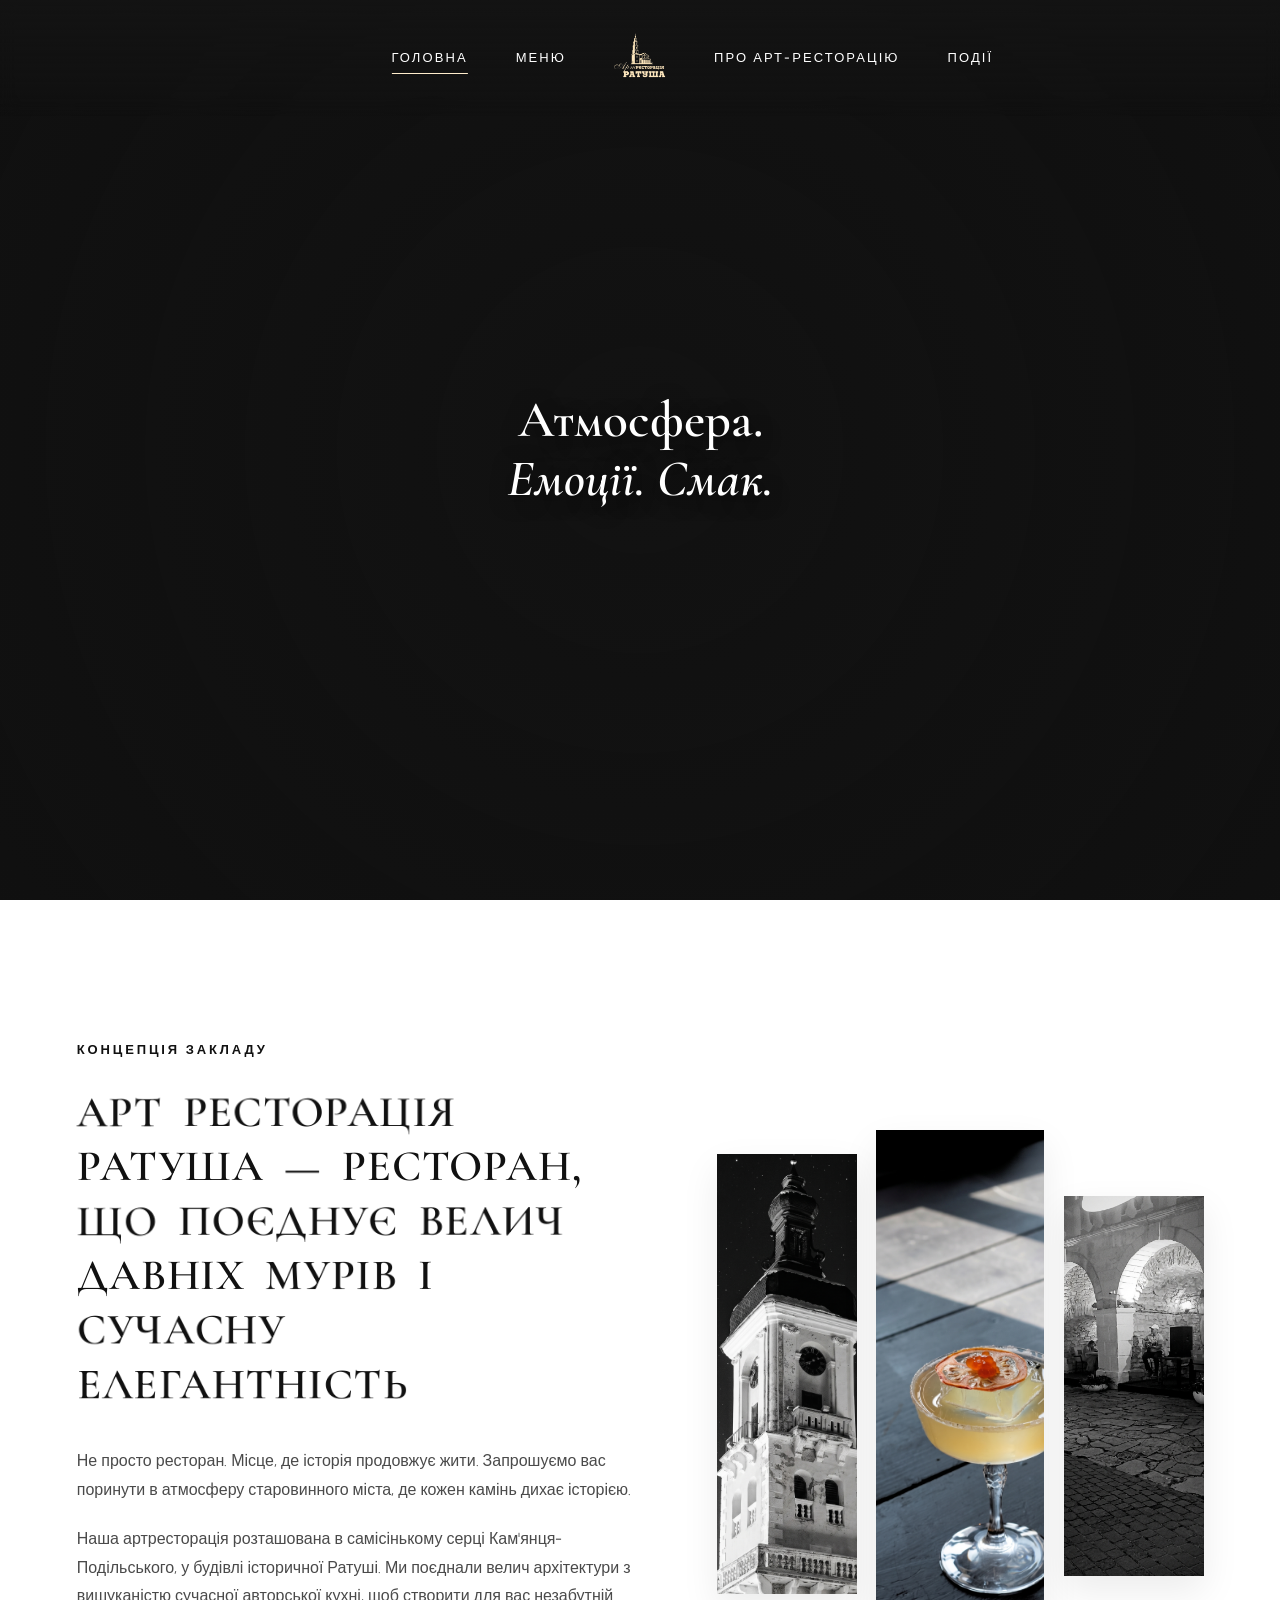
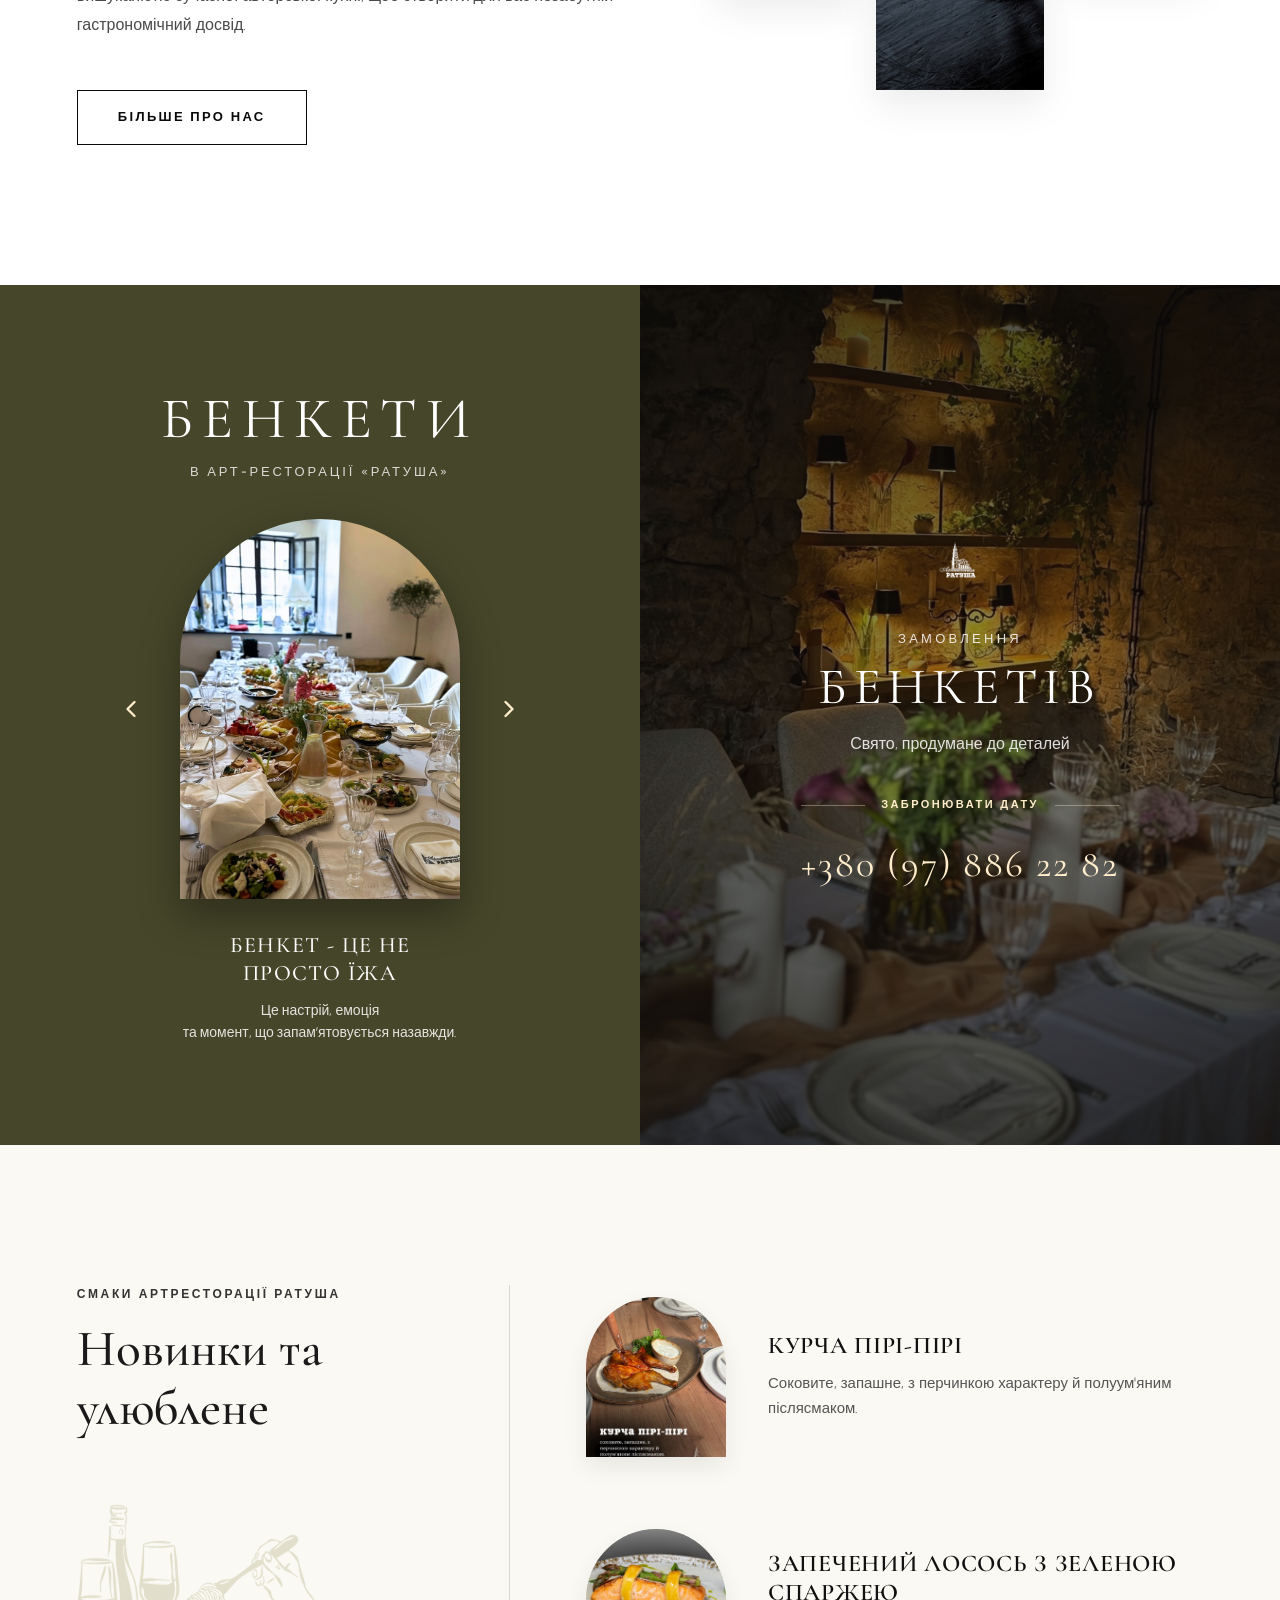
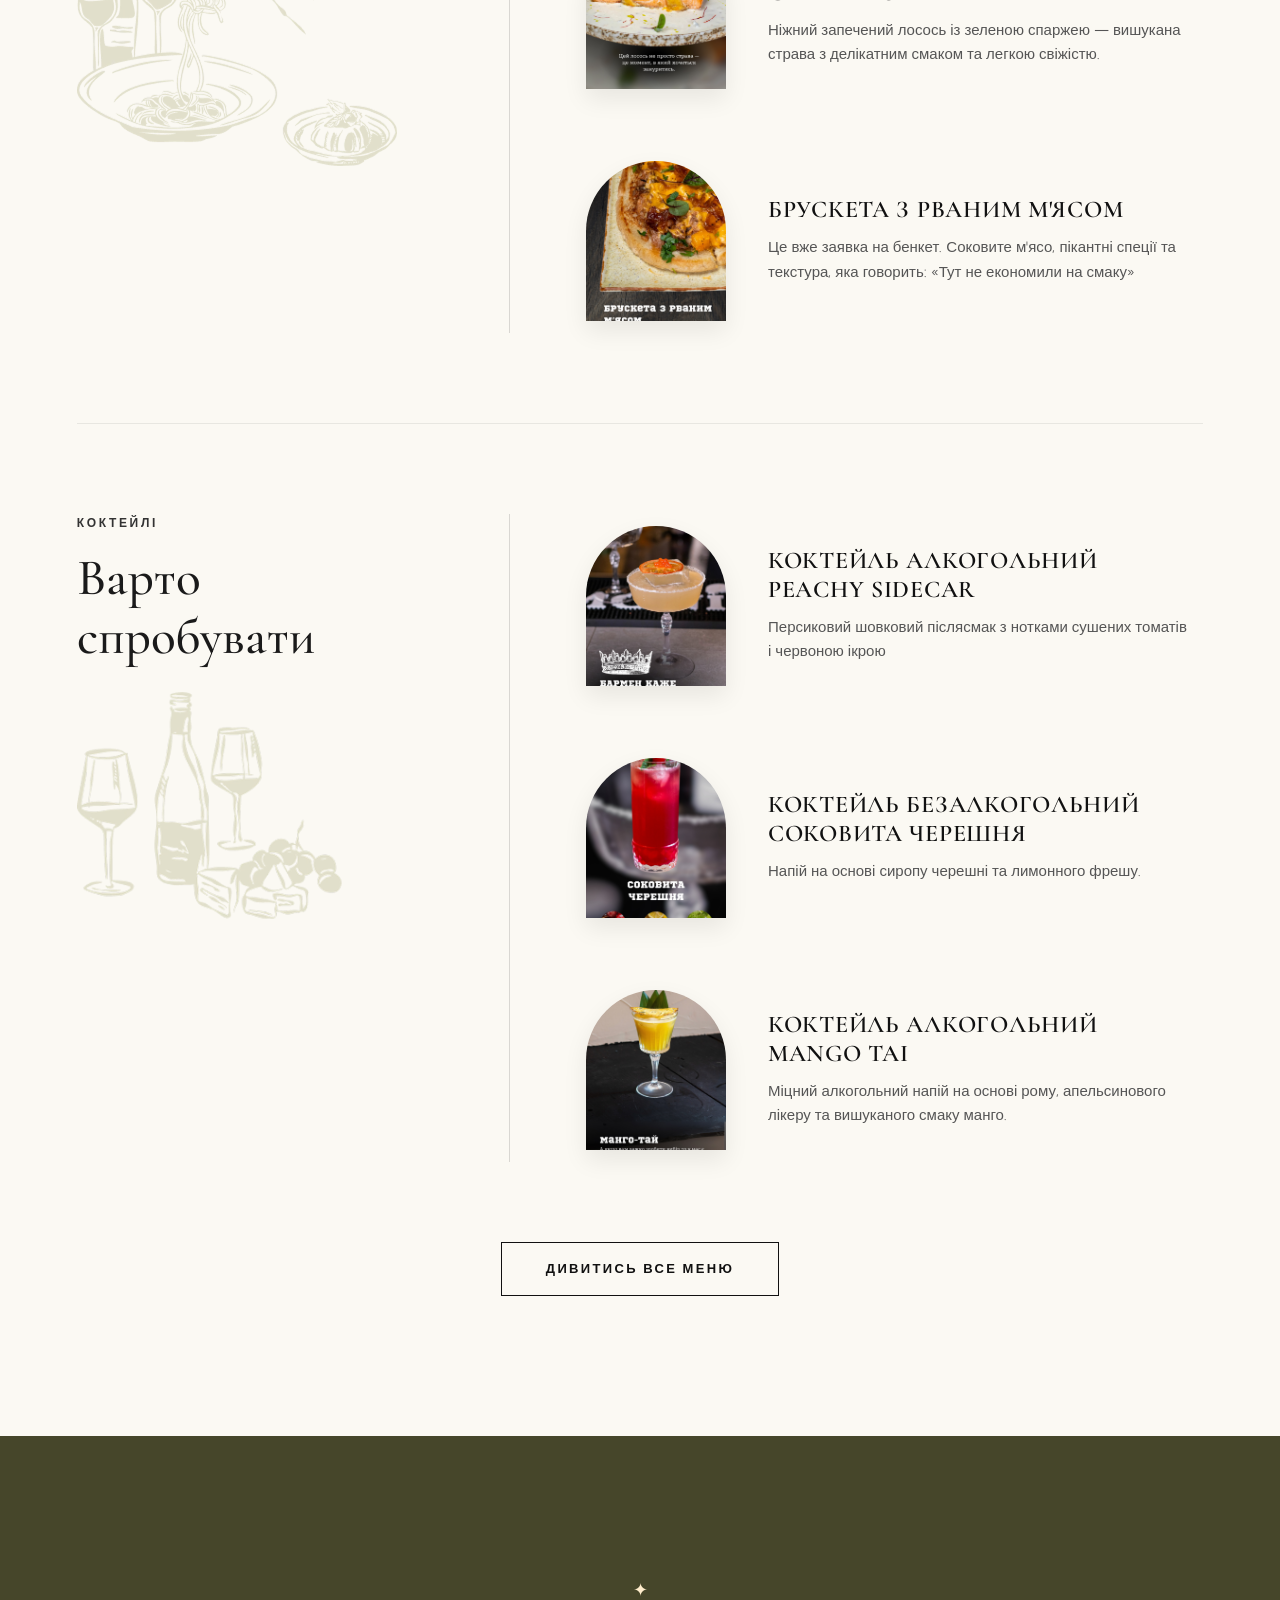
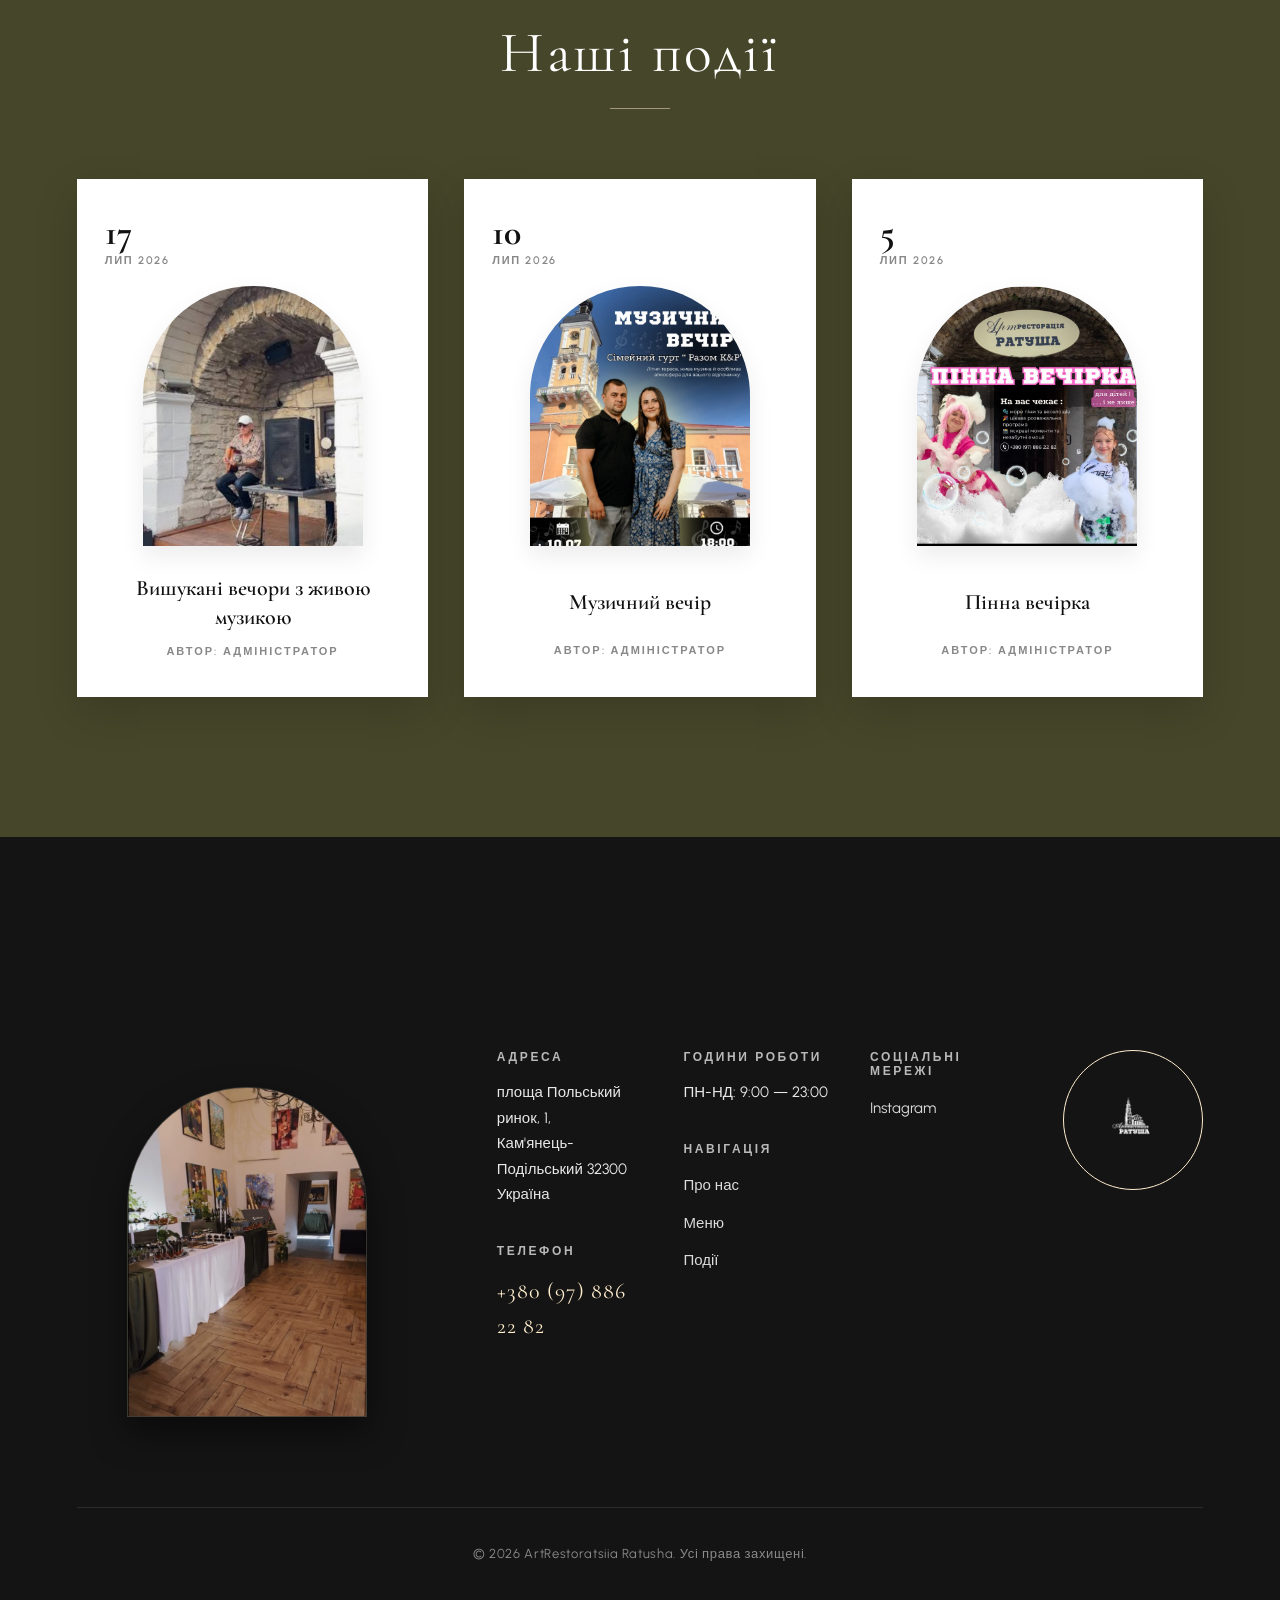
==== commit 65c7dcae: "Update instagram link" ====
--- a/index.html
+++ b/index.html
@@ -571,7 +571,7 @@
               <h4 class="footer-heading">СОЦІАЛЬНІ МЕРЕЖІ</h4>
               <ul class="footer-social-list">
                 <li>
-                  <a href="https://instagram.com" target="_blank" rel="noopener noreferrer" class="social-link">Instagram</a>
+                  <a href="https://www.instagram.com/ratusha_kp_artrestoratsiia/" target="_blank" rel="noopener noreferrer" class="social-link">Instagram</a>
                 </li>
               </ul>
             </div>
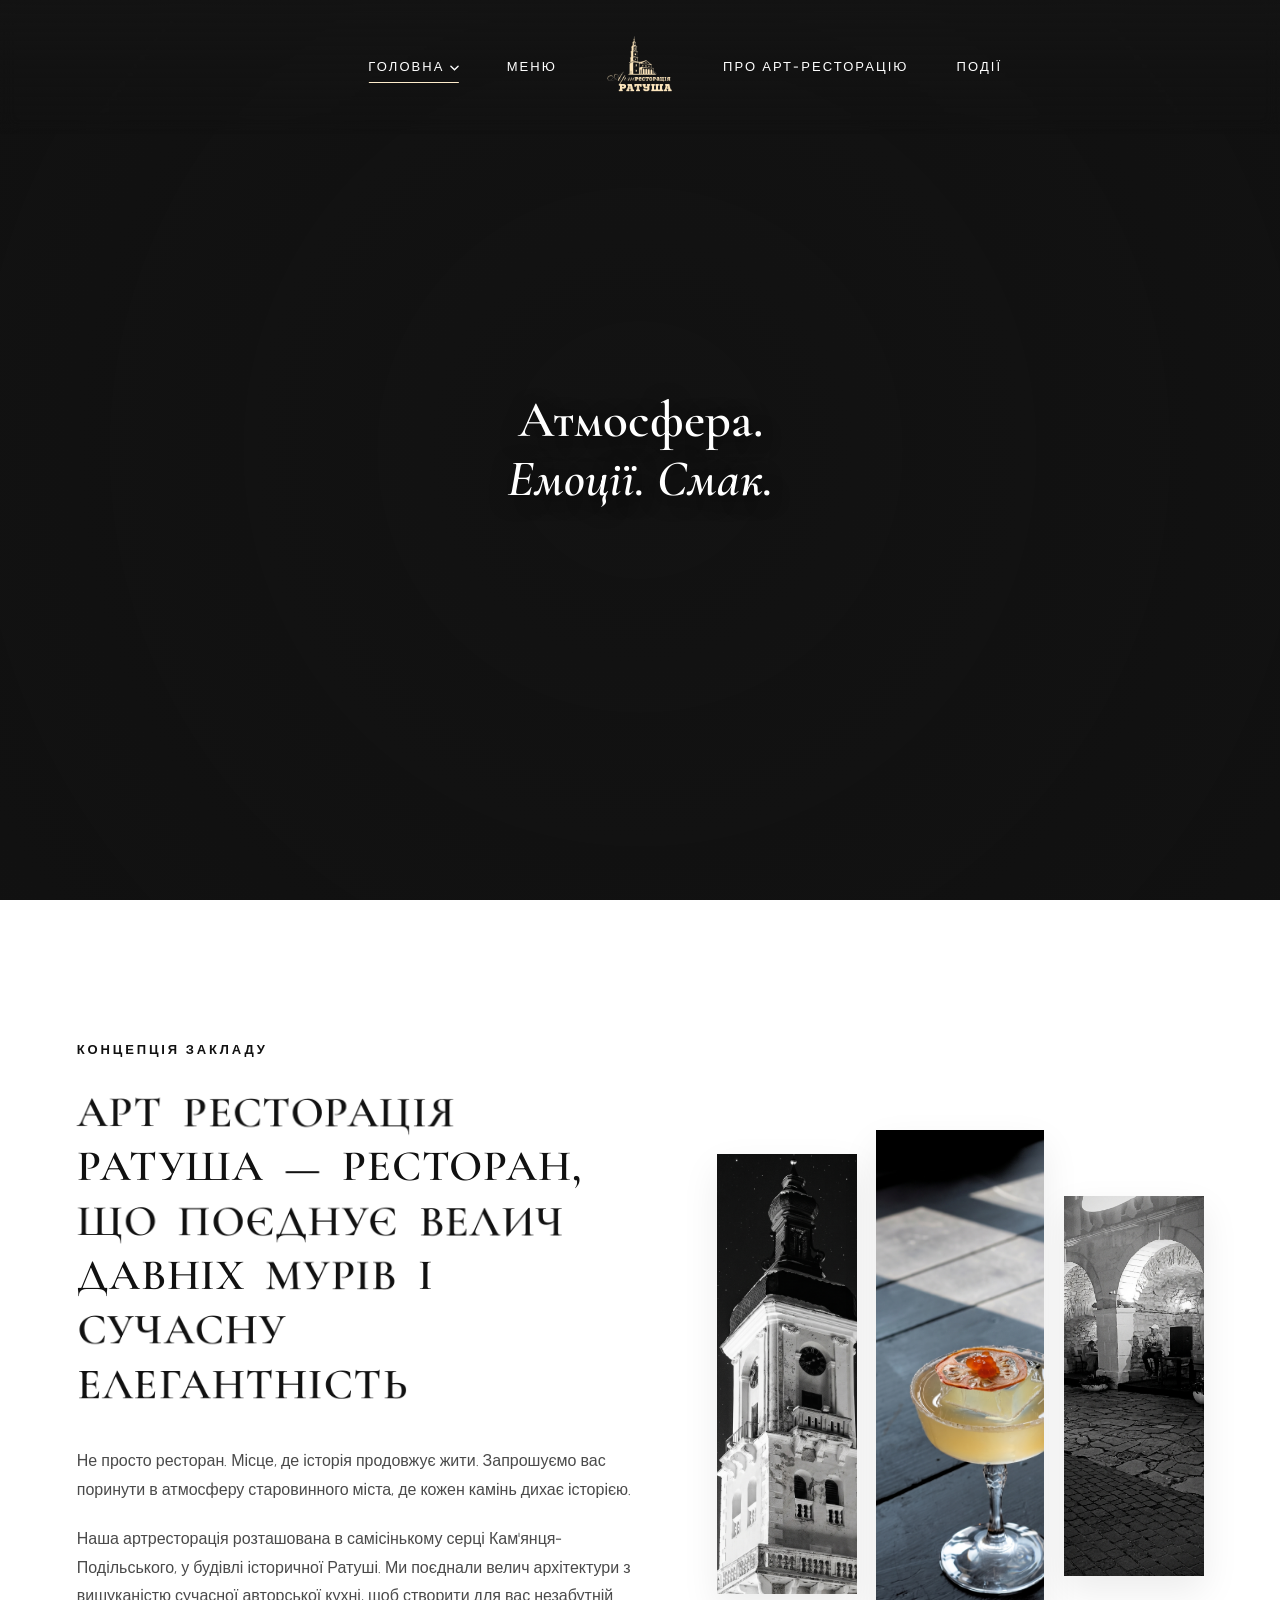
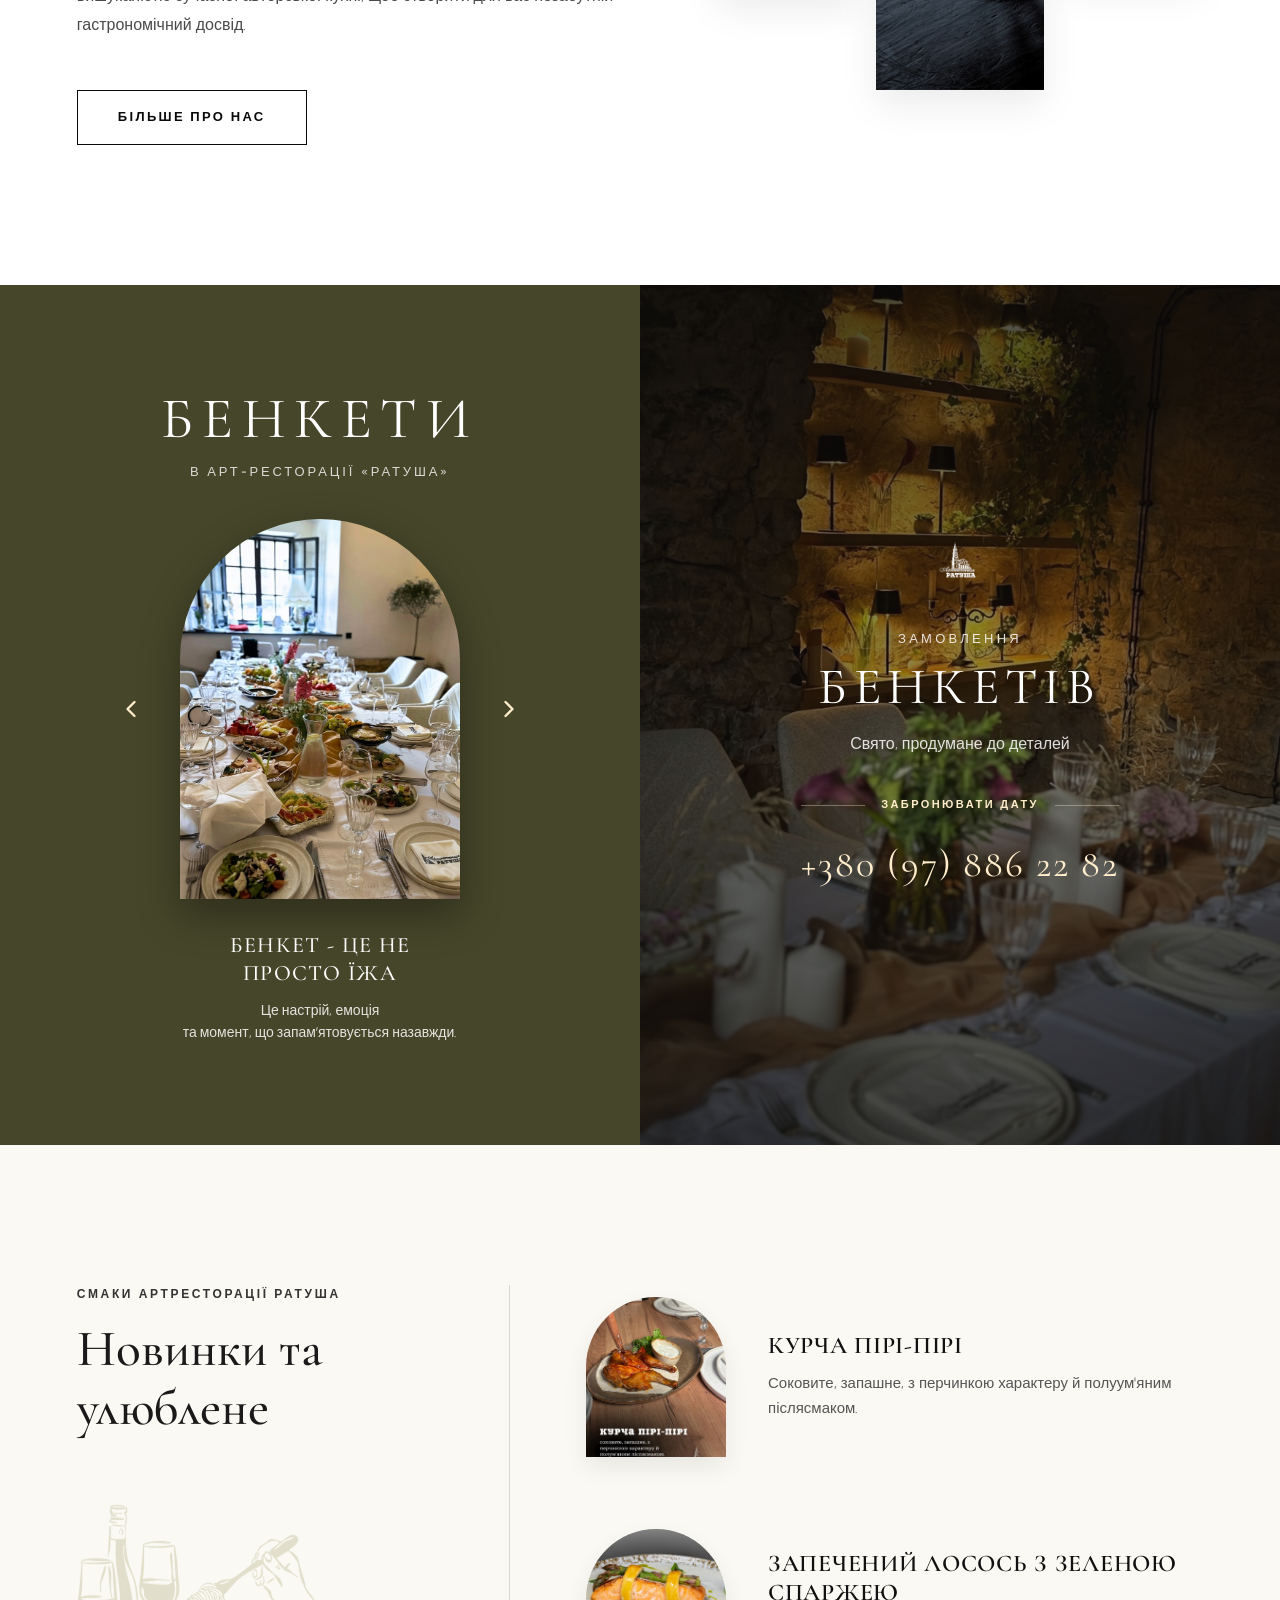
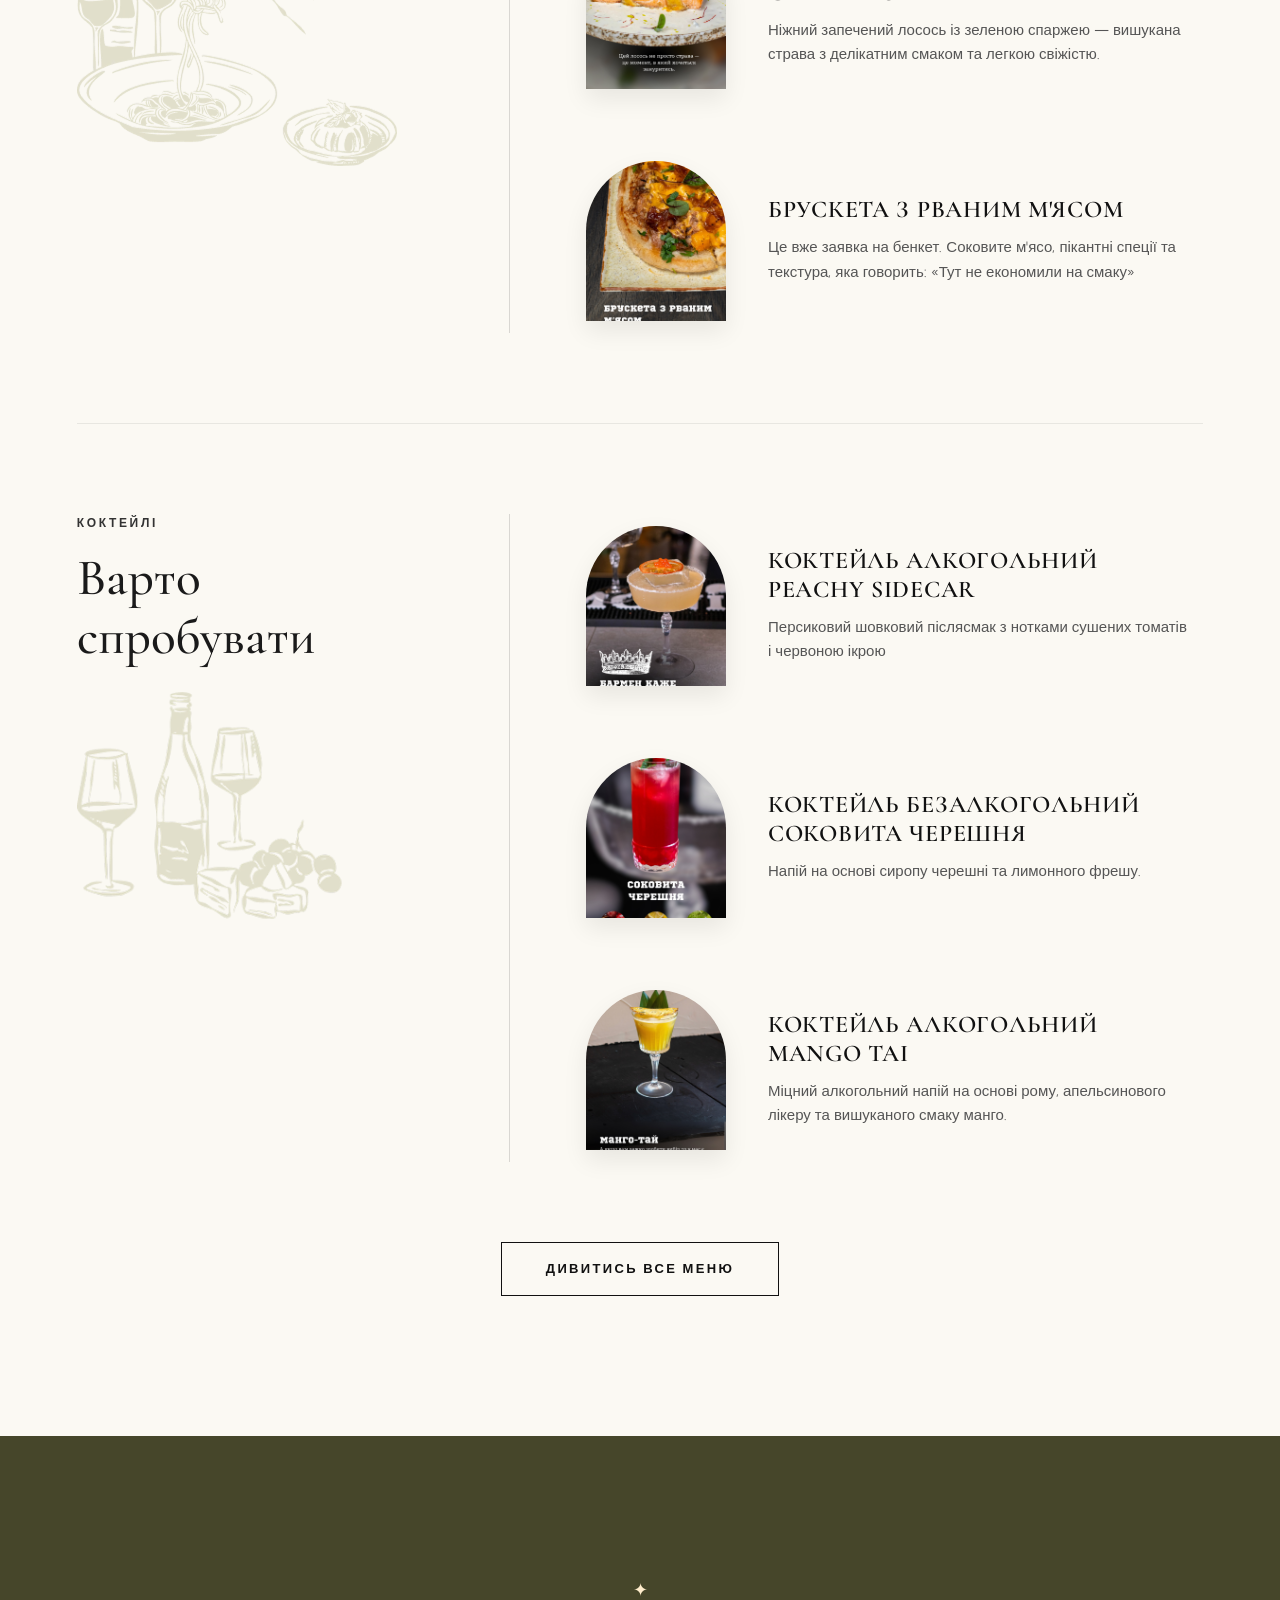
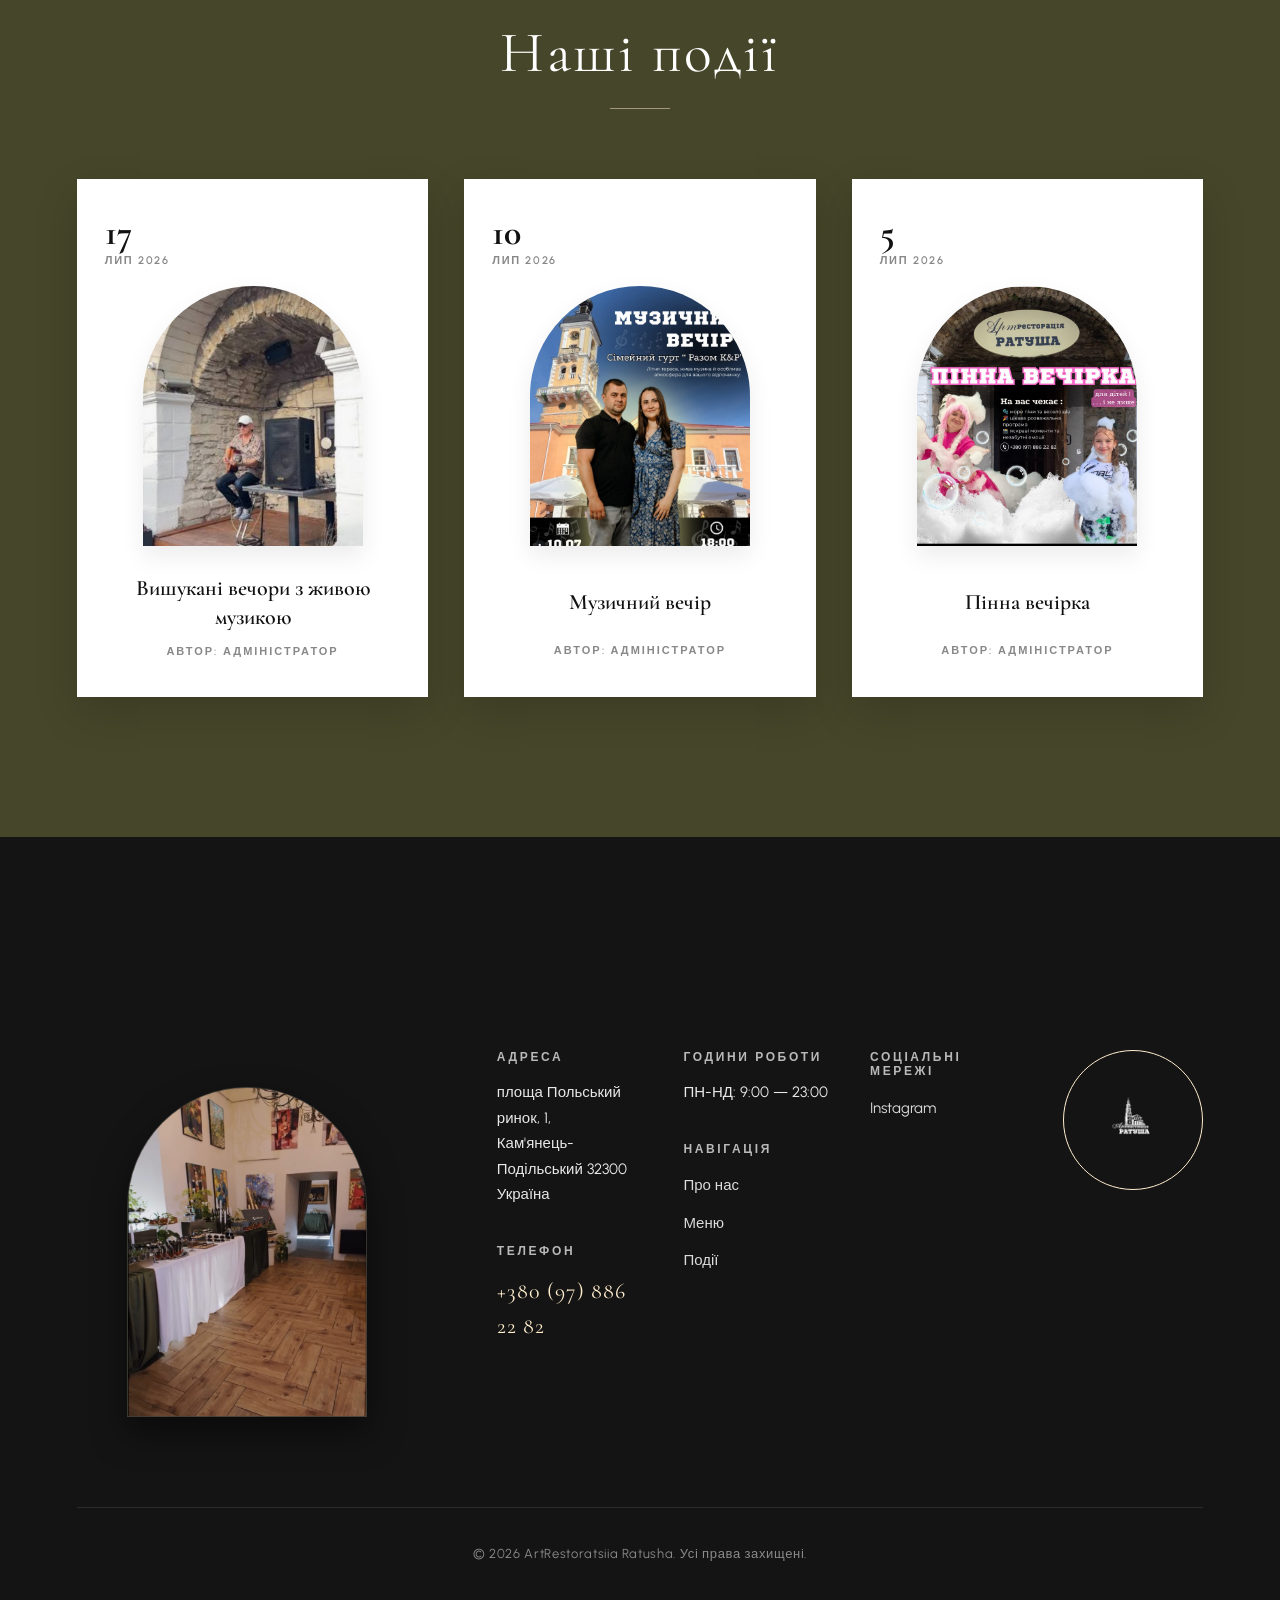
==== commit 882cb7af: "Add dedicated events page (events.html) with hero banner, 3x3 grid, load more button, and navigation" ====
--- a/index.html
+++ b/index.html
@@ -20,7 +20,18 @@
   <header class="site-header" id="site-header">
     <div class="header-container">
       <nav class="nav-left">
-        <a href="#hero" class="nav-link active">ГОЛОВНА</a>
+        <div class="nav-dropdown">
+          <a href="index.html" class="nav-link dropdown-toggle active">
+            ГОЛОВНА
+            <svg class="dropdown-arrow" viewBox="0 0 10 6" width="9" height="6" fill="currentColor">
+              <path d="M1 1L5 5L9 1" stroke="currentColor" stroke-width="1.5" fill="none" stroke-linecap="round"/>
+            </svg>
+          </a>
+          <div class="dropdown-menu">
+            <a href="index.html" class="dropdown-item active-item">Головна з аркою</a>
+            <a href="index-video.html" class="dropdown-item">Головна відео</a>
+          </div>
+        </div>
         <a href="https://menu.ps.me/iJKciozf0hg" target="_blank" rel="noopener noreferrer" class="nav-link">МЕНЮ</a>
       </nav>
 
@@ -30,7 +41,7 @@
 
       <nav class="nav-right">
         <a href="#concept" class="nav-link">ПРО АРТ-РЕСТОРАЦІЮ</a>
-        <a href="#events" class="nav-link">ПОДІЇ</a>
+        <a href="events.html" class="nav-link">ПОДІЇ</a>
       </nav>
 
       <!-- Mobile Hamburger Button -->
@@ -44,10 +55,14 @@
     <!-- Mobile Drawer Navigation -->
     <div class="mobile-nav-drawer" id="mobile-nav-drawer">
       <nav class="mobile-nav-links">
-        <a href="#hero" class="mobile-link">ГОЛОВНА</a>
+        <div class="mobile-sub-group">
+          <a href="index.html" class="mobile-link">ГОЛОВНА</a>
+          <a href="index.html" class="mobile-sublink" style="color: var(--color-accent);">• Головна з аркою</a>
+          <a href="index-video.html" class="mobile-sublink">• Головна відео</a>
+        </div>
         <a href="https://menu.ps.me/iJKciozf0hg" target="_blank" rel="noopener noreferrer" class="mobile-link">МЕНЮ</a>
         <a href="#concept" class="mobile-link">ПРО АРТ-РЕСТОРАЦІЮ</a>
-        <a href="#events" class="mobile-link">ПОДІЇ</a>
+        <a href="events.html" class="mobile-link">ПОДІЇ</a>
       </nav>
     </div>
   </header>
--- a/css/style.css
+++ b/css/style.css
@@ -115,11 +115,21 @@
   justify-content: space-between;
 }
 
+.header-container-wide {
+  max-width: 1680px;
+}
+
 .nav-left, .nav-right {
   display: flex;
   align-items: center;
   gap: 48px;
   flex: 1;
+}
+
+.nav-right-all {
+  display: flex;
+  align-items: center;
+  gap: 40px;
 }
 
 .nav-left {
@@ -140,13 +150,91 @@
 }
 
 .header-logo-img {
-  height: 68px;
+  height: 86px;
   width: auto;
   transition: transform 0.3s ease;
 }
 
 .header-logo-link:hover .header-logo-img {
   transform: scale(1.04);
+}
+
+/* Nav Dropdown */
+.nav-dropdown {
+  position: relative;
+  display: inline-block;
+}
+
+.dropdown-toggle {
+  display: inline-flex;
+  align-items: center;
+  gap: 6px;
+  cursor: pointer;
+}
+
+.dropdown-arrow {
+  transition: transform 0.3s ease;
+}
+
+.nav-dropdown:hover .dropdown-arrow {
+  transform: rotate(180deg);
+}
+
+.dropdown-menu {
+  position: absolute;
+  top: calc(100% + 14px);
+  left: 50%;
+  transform: translateX(-50%) translateY(8px);
+  background: rgba(18, 18, 18, 0.97);
+  backdrop-filter: blur(14px);
+  -webkit-backdrop-filter: blur(14px);
+  border: 1px solid rgba(255, 237, 204, 0.22);
+  border-radius: 4px;
+  padding: 10px 0;
+  min-width: 200px;
+  box-shadow: 0 16px 40px rgba(0, 0, 0, 0.6);
+  opacity: 0;
+  visibility: hidden;
+  pointer-events: none;
+  transition: opacity 0.3s var(--transition-smooth), transform 0.3s var(--transition-smooth), visibility 0.3s ease;
+  z-index: 1100;
+}
+
+/* Invisible bridge so mouse doesn't lose hover between link and menu */
+.dropdown-menu::before {
+  content: '';
+  position: absolute;
+  top: -16px;
+  left: 0;
+  width: 100%;
+  height: 16px;
+}
+
+.nav-dropdown:hover .dropdown-menu {
+  opacity: 1;
+  visibility: visible;
+  pointer-events: auto;
+  transform: translateX(-50%) translateY(0);
+}
+
+.dropdown-item {
+  display: block;
+  padding: 12px 22px;
+  font-family: var(--font-sans);
+  font-size: 12px;
+  font-weight: 500;
+  letter-spacing: 0.14em;
+  color: #FFFFFF;
+  text-transform: uppercase;
+  white-space: nowrap;
+  transition: background 0.25s ease, color 0.25s ease, padding-left 0.25s ease;
+}
+
+.dropdown-item:hover,
+.dropdown-item.active-item {
+  color: var(--color-accent);
+  background: rgba(255, 237, 204, 0.08);
+  padding-left: 26px;
 }
 
 /* Nav Link Hover Underline from Center */
@@ -233,18 +321,37 @@
   display: flex;
   flex-direction: column;
   align-items: center;
-  gap: 32px;
+  gap: 24px;
 }
 
 .mobile-link {
   font-family: var(--font-serif);
-  font-size: 28px;
-  letter-spacing: 0.1em;
+  font-size: 26px;
+  letter-spacing: 0.08em;
   color: #FFFFFF;
   text-transform: uppercase;
 }
 
 .mobile-link:hover {
+  color: var(--color-accent);
+}
+
+.mobile-sub-group {
+  display: flex;
+  flex-direction: column;
+  align-items: center;
+  gap: 8px;
+}
+
+.mobile-sublink {
+  font-family: var(--font-sans);
+  font-size: 15px;
+  letter-spacing: 0.12em;
+  color: rgba(255, 255, 255, 0.7);
+  text-transform: uppercase;
+}
+
+.mobile-sublink:hover {
   color: var(--color-accent);
 }
 
@@ -290,7 +397,7 @@
   width: 100%;
   height: 100%;
   object-fit: cover;
-  filter: brightness(0.90) contrast(1.05);
+  filter: brightness(1) contrast(1.05);
 }
 
 .hero-video-overlay {
@@ -300,7 +407,7 @@
   width: 100%;
   height: 100%;
  /* background: radial-gradient(circle at center, rgba(20, 20, 20, 0.15) 0%, rgba(20, 20, 20, 0.55) 100%);*/
-  background: radial-gradient(circle at center, rgba(15, 15, 15, 0.35) 0%, rgba(15, 15, 15, 0.75) 100%);
+  background: radial-gradient(circle at center, rgba(15, 15, 15, 0.25) 0%, rgba(15, 15, 15, 0.55) 100%);
   z-index: 1;
 }
 
@@ -480,6 +587,174 @@
 }
 
 /* --------------------------------------------------------------------------
+   4.1 FULLSCREEN VIDEO HERO (VARIANT 2)
+   -------------------------------------------------------------------------- */
+.hero-fullscreen-section {
+  position: relative;
+  width: 100%;
+  min-height: 100vh;
+  display: flex;
+  align-items: center;
+  overflow: hidden;
+  background-color: var(--color-dark);
+  padding: 140px 6vw 80px;
+}
+
+.hero-fs-video-wrap {
+  position: absolute;
+  top: 0;
+  left: 0;
+  width: 100%;
+  height: 100%;
+  z-index: 1;
+}
+
+.hero-fs-video {
+  width: 100%;
+  height: 100%;
+  object-fit: cover;
+  filter: brightness(0.88) contrast(1.05);
+}
+
+.hero-fs-overlay {
+  position: absolute;
+  top: 0;
+  left: 0;
+  width: 100%;
+  height: 100%;
+  background: linear-gradient(90deg, rgba(14, 14, 14, 0.88) 0%, rgba(14, 14, 14, 0.65) 45%, rgba(14, 14, 14, 0.3) 100%),
+              linear-gradient(180deg, rgba(14, 14, 14, 0.7) 0%, rgba(14, 14, 14, 0) 30%, rgba(14, 14, 14, 0.6) 100%);
+  z-index: 2;
+}
+
+.hero-fs-container {
+  position: relative;
+  z-index: 3;
+  width: 100%;
+  max-width: 1540px;
+  margin: 0 auto;
+}
+
+.hero-fs-content {
+  max-width: 780px;
+  display: flex;
+  flex-direction: column;
+  align-items: flex-start;
+}
+
+.hero-fs-title {
+  font-family: var(--font-serif);
+  font-size: clamp(42px, 5.2vw, 84px);
+  line-height: 1.08;
+  font-weight: 600;
+  color: #FFFFFF;
+  margin-bottom: 24px;
+  letter-spacing: -0.01em;
+  text-shadow: 0 4px 24px rgba(0, 0, 0, 0.5);
+}
+
+.hero-fs-subtitle {
+  font-family: var(--font-sans);
+  font-size: clamp(16px, 1.3vw, 19px);
+  line-height: 1.65;
+  color: rgba(255, 255, 255, 0.88);
+  margin-bottom: 40px;
+  max-width: 640px;
+  text-shadow: 0 2px 10px rgba(0, 0, 0, 0.6);
+}
+
+.hero-fs-actions {
+  display: flex;
+  align-items: center;
+  gap: 20px;
+  flex-wrap: wrap;
+}
+
+.btn-hero-primary {
+  display: inline-block;
+  padding: 16px 36px;
+  background-color: var(--color-accent);
+  color: #1A1A1A;
+  font-family: var(--font-sans);
+  font-size: 13px;
+  font-weight: 700;
+  letter-spacing: 0.16em;
+  text-transform: uppercase;
+  border: 1.5px solid var(--color-accent);
+  transition: all 0.35s ease;
+  box-shadow: 0 10px 30px rgba(0, 0, 0, 0.3);
+}
+
+.btn-hero-primary:hover {
+  background-color: transparent;
+  color: var(--color-accent);
+  transform: translateY(-2px);
+}
+
+.btn-hero-secondary {
+  display: inline-block;
+  padding: 16px 36px;
+  background-color: rgba(20, 20, 20, 0.5);
+  color: #FFFFFF;
+  font-family: var(--font-sans);
+  font-size: 13px;
+  font-weight: 600;
+  letter-spacing: 0.16em;
+  text-transform: uppercase;
+  border: 1.5px solid rgba(255, 255, 255, 0.4);
+  backdrop-filter: blur(8px);
+  -webkit-backdrop-filter: blur(8px);
+  transition: all 0.35s ease;
+}
+
+.btn-hero-secondary:hover {
+  background-color: #FFFFFF;
+  color: #141414;
+  border-color: #FFFFFF;
+  transform: translateY(-2px);
+}
+
+.hero-fs-scroll {
+  position: absolute;
+  bottom: 30px;
+  left: 50%;
+  transform: translateX(-50%);
+  display: flex;
+  flex-direction: column;
+  align-items: center;
+  gap: 8px;
+  z-index: 4;
+}
+
+.fs-scroll-text {
+  font-family: var(--font-sans);
+  font-size: 11px;
+  letter-spacing: 0.25em;
+  font-weight: 600;
+  color: var(--color-accent);
+  text-transform: uppercase;
+}
+
+.fs-scroll-line {
+  width: 1.5px;
+  height: 36px;
+  background: rgba(255, 237, 204, 0.25);
+  position: relative;
+  overflow: hidden;
+}
+
+.fs-scroll-line::after {
+  content: '';
+  position: absolute;
+  top: 0;
+  left: 0;
+  width: 100%;
+  height: 50%;
+  background: var(--color-accent);
+  animation: scrollTrackAnim 2s cubic-bezier(0.65, 0, 0.35, 1) infinite;
+}
+
+/* --------------------------------------------------------------------------
    5. SECTION 2: CONCEPTION
    -------------------------------------------------------------------------- */
 .concept-section {
@@ -688,6 +963,8 @@
   justify-content: center;
   gap: 28px;
   width: 100%;
+  max-width: 100%;
+  touch-action: pan-y pinch-zoom;
 }
 
 .slider-arrow {
@@ -697,13 +974,20 @@
   align-items: center;
   justify-content: center;
   color: var(--color-accent);
+  background: transparent;
+  border: none;
+  cursor: pointer;
+  padding: 0;
+  flex-shrink: 0;
   transition: transform 0.25s ease, opacity 0.25s ease;
   z-index: 5;
+  -webkit-tap-highlight-color: transparent;
 }
 
 .slider-arrow svg {
   width: 28px;
   height: 28px;
+  pointer-events: none;
 }
 
 .slider-arrow:hover {
@@ -711,13 +995,21 @@
   opacity: 0.85;
 }
 
+.slider-arrow:active {
+  transform: scale(0.95);
+}
+
 .banket-arch-slider-window {
   width: 280px;
-  height: 380px;
+  max-width: 100%;
+  aspect-ratio: 280 / 380;
+  height: auto;
   border-radius: 140px 140px 0 0;
   overflow: hidden;
   position: relative;
   box-shadow: 0 15px 40px rgba(0, 0, 0, 0.35);
+  flex-shrink: 0;
+  user-select: none;
 }
 
 .banket-slides-track {
@@ -1086,6 +1378,116 @@
 /* --------------------------------------------------------------------------
    8. SECTION 5: EVENTS
    -------------------------------------------------------------------------- */
+/* Events Page Hero Banner */
+.events-hero-section {
+  position: relative;
+  width: 100%;
+  height: 380px;
+  display: flex;
+  align-items: center;
+  justify-content: center;
+  overflow: hidden;
+  background-color: var(--color-dark);
+  padding-top: 80px;
+}
+
+.events-hero-bg {
+  position: absolute;
+  top: 0;
+  left: 0;
+  width: 100%;
+  height: 100%;
+  object-fit: cover;
+  filter: brightness(0.85) contrast(1.05);
+}
+
+.events-hero-overlay {
+  position: absolute;
+  top: 0;
+  left: 0;
+  width: 100%;
+  height: 100%;
+  background: linear-gradient(180deg, rgba(14, 14, 14, 0.75) 0%, rgba(14, 14, 14, 0.45) 50%, rgba(70, 70, 42, 0.95) 100%);
+  z-index: 1;
+}
+
+.events-hero-content {
+  position: relative;
+  z-index: 2;
+  text-align: center;
+  padding: 0 20px;
+  margin-top: 30px;
+}
+
+.events-hero-title {
+  font-family: var(--font-serif);
+  font-size: clamp(42px, 5.5vw, 76px);
+  color: #FFFFFF;
+  font-weight: 500;
+  letter-spacing: 0.04em;
+  margin-bottom: 12px;
+  text-shadow: 0 4px 24px rgba(0, 0, 0, 0.6);
+}
+
+.events-hero-subtitle {
+  font-family: var(--font-sans);
+  font-size: clamp(14px, 1.2vw, 17px);
+  color: rgba(255, 237, 204, 0.9);
+  letter-spacing: 0.08em;
+  max-width: 600px;
+  margin: 0 auto;
+}
+
+/* Events Page Main Section */
+.events-page-section {
+  position: relative;
+  background-color: var(--color-olive);
+  color: var(--color-white);
+  padding: 80px 6vw 130px;
+  z-index: 13;
+}
+
+.events-page-container {
+  max-width: 1440px;
+  margin: 0 auto;
+}
+
+.events-grid-3x3 {
+  display: grid;
+  grid-template-columns: repeat(3, 1fr);
+  gap: 36px;
+  margin-bottom: 40px;
+}
+
+/* Load More Button */
+.btn-load-more-wrap {
+  display: flex;
+  justify-content: center;
+  margin-top: 60px;
+}
+
+.btn-load-more {
+  display: inline-block;
+  padding: 16px 48px;
+  border: 1.5px solid var(--color-accent);
+  background-color: transparent;
+  color: var(--color-accent);
+  font-family: var(--font-sans);
+  font-size: 13px;
+  font-weight: 600;
+  letter-spacing: 0.18em;
+  text-transform: uppercase;
+  cursor: pointer;
+  transition: all 0.35s ease;
+}
+
+.btn-load-more:hover {
+  background-color: var(--color-accent);
+  color: #141414;
+  transform: translateY(-2px);
+  box-shadow: 0 10px 25px rgba(0, 0, 0, 0.3);
+}
+
 .events-section {
   position: relative;
   background-color: var(--color-olive);
@@ -1547,12 +1949,39 @@
 }
 
 @media (max-width: 900px) {
-  .nav-left, .nav-right {
+  .nav-left, .nav-right, .nav-right-all {
     display: none;
   }
 
   .mobile-menu-btn {
     display: flex;
+  }
+
+  /* Fullscreen Hero Mobile */
+  .hero-fullscreen-section {
+    padding: 120px 24px 70px;
+    min-height: 100svh;
+  }
+
+  .hero-fs-title {
+    font-size: clamp(32px, 7vw, 48px);
+    line-height: 1.15;
+    margin-bottom: 18px;
+  }
+
+  .hero-fs-subtitle {
+    font-size: 15px;
+    line-height: 1.6;
+    margin-bottom: 30px;
+  }
+
+  .hero-fs-actions {
+    width: 100%;
+  }
+
+  .btn-hero-primary {
+    padding: 14px 28px;
+    font-size: 12px;
   }
 
   .hero-content-container {
@@ -1576,6 +2005,10 @@
     border-radius: 40vw 40vw 0 0;
   }
 
+  .banket-left-box, .banket-right-box {
+    padding: 70px 24px;
+  }
+
   .events-cards-grid {
     grid-template-columns: 1fr;
     max-width: 480px;
@@ -1600,6 +2033,72 @@
     height: 280px;
   }
 
+  /* Banquet Section Mobile Optimizations */
+  .banket-left-box, .banket-right-box {
+    padding: 55px 16px;
+  }
+
+  .banket-header-group {
+    margin-bottom: 24px;
+  }
+
+  .banket-slider-container {
+    gap: 12px;
+    width: 100%;
+    max-width: 100%;
+    justify-content: center;
+  }
+
+  .slider-arrow {
+    width: 36px;
+    height: 36px;
+  }
+
+  .slider-arrow svg {
+    width: 24px;
+    height: 24px;
+  }
+
+  .banket-arch-slider-window {
+    width: clamp(200px, calc(100vw - 116px), 270px);
+    max-width: calc(100% - 84px);
+    aspect-ratio: 280 / 380;
+    height: auto;
+    border-radius: min(135px, 50vw) min(135px, 50vw) 0 0;
+  }
+
+  .banket-caption-box {
+    width: 100%;
+    max-width: clamp(240px, 85vw, 320px);
+    margin: 24px auto 0;
+    min-height: 85px;
+  }
+
+  .slide-caption-title {
+    font-size: clamp(18px, 4.5vw, 22px);
+    margin-bottom: 8px;
+  }
+
+  .slide-caption-desc {
+    font-size: clamp(13px, 3.5vw, 14.5px);
+    line-height: 1.55;
+  }
+
+  .banket-order-title {
+    font-size: clamp(32px, 8vw, 44px);
+  }
+
+  .banket-phone-display {
+    font-size: clamp(22px, 6vw, 30px);
+  }
+
+  .banket-booking-divider {
+    max-width: 300px;
+    margin-left: auto;
+    margin-right: auto;
+    margin-bottom: 16px;
+  }
+
   .menu-item-card {
     grid-template-columns: 100px 1fr;
     gap: 20px;
@@ -1626,3 +2125,28 @@
     height: 360px;
   }
 }
+
+@media (max-width: 380px) {
+  .banket-left-box, .banket-right-box {
+    padding: 45px 10px;
+  }
+
+  .banket-slider-container {
+    gap: 6px;
+  }
+
+  .slider-arrow {
+    width: 30px;
+    height: 30px;
+  }
+
+  .slider-arrow svg {
+    width: 20px;
+    height: 20px;
+  }
+
+  .banket-arch-slider-window {
+    width: calc(100% - 68px);
+    border-radius: 100px 100px 0 0;
+  }
+}
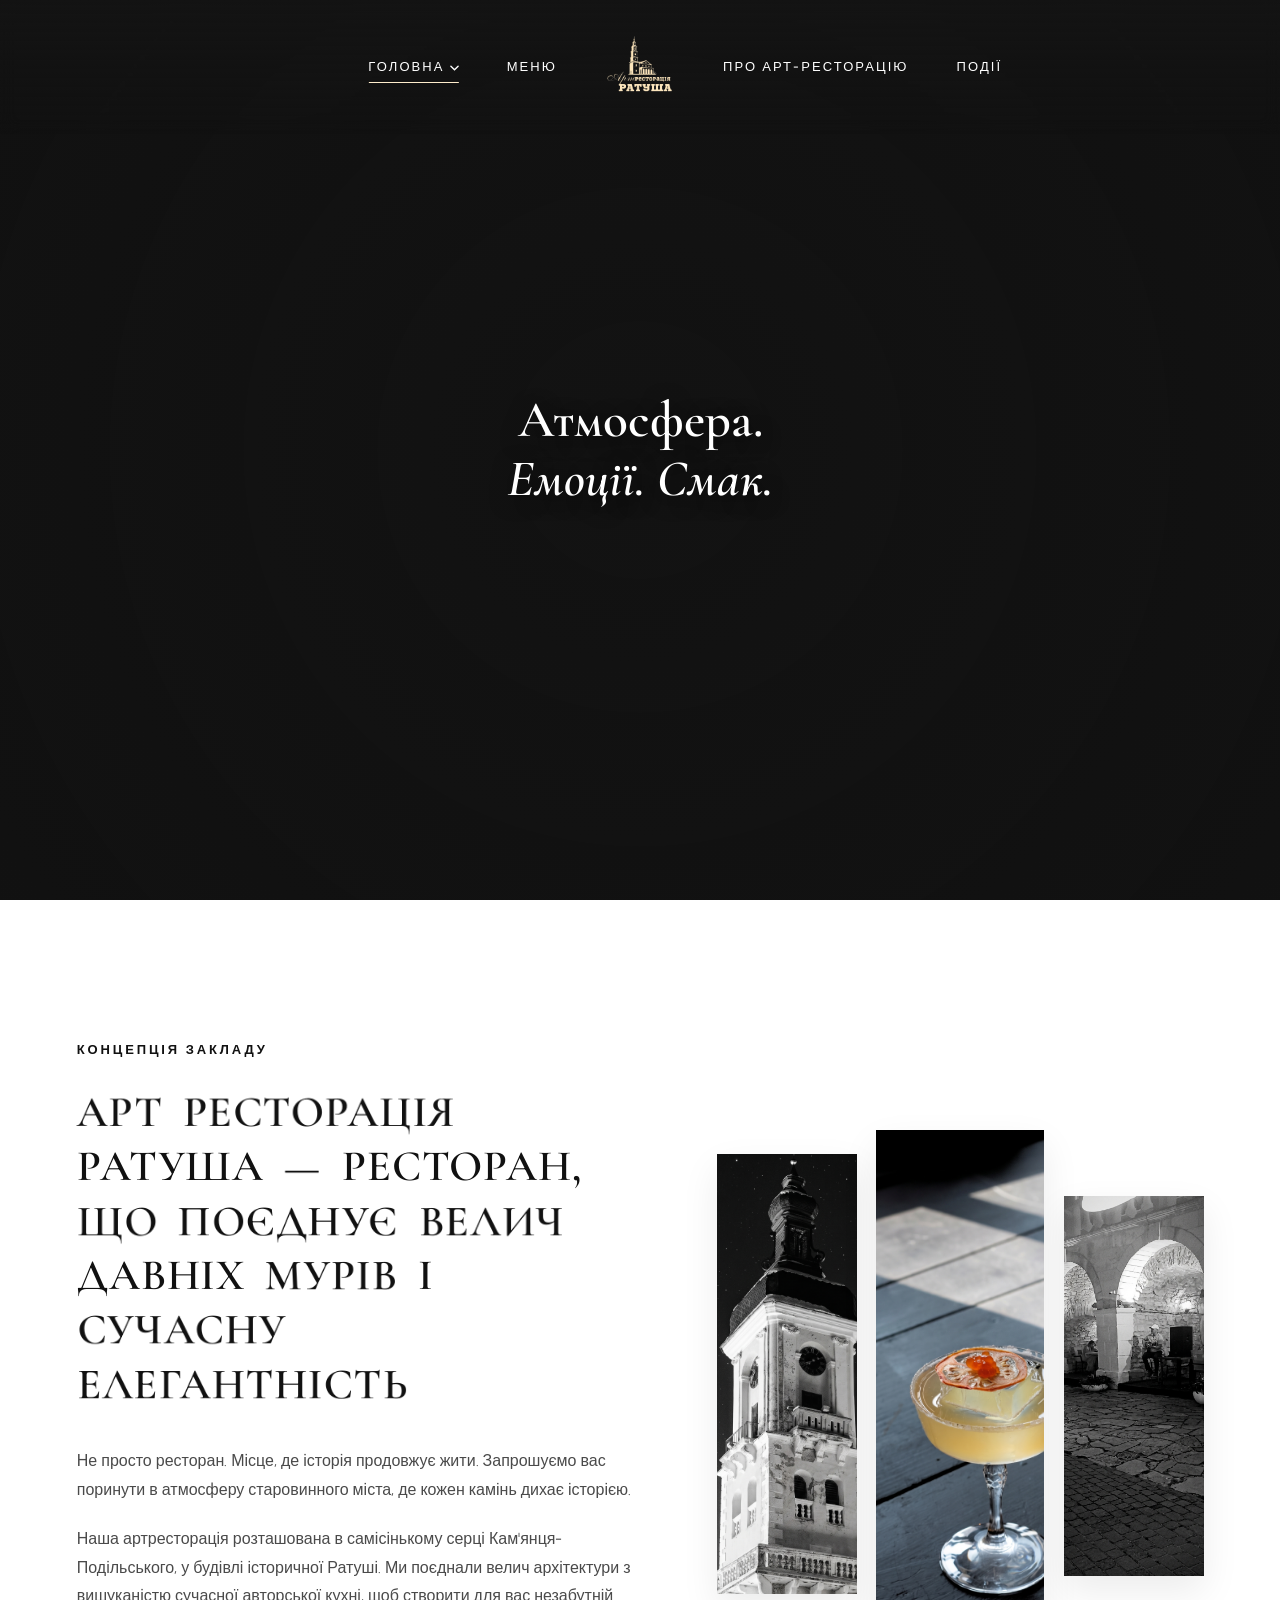
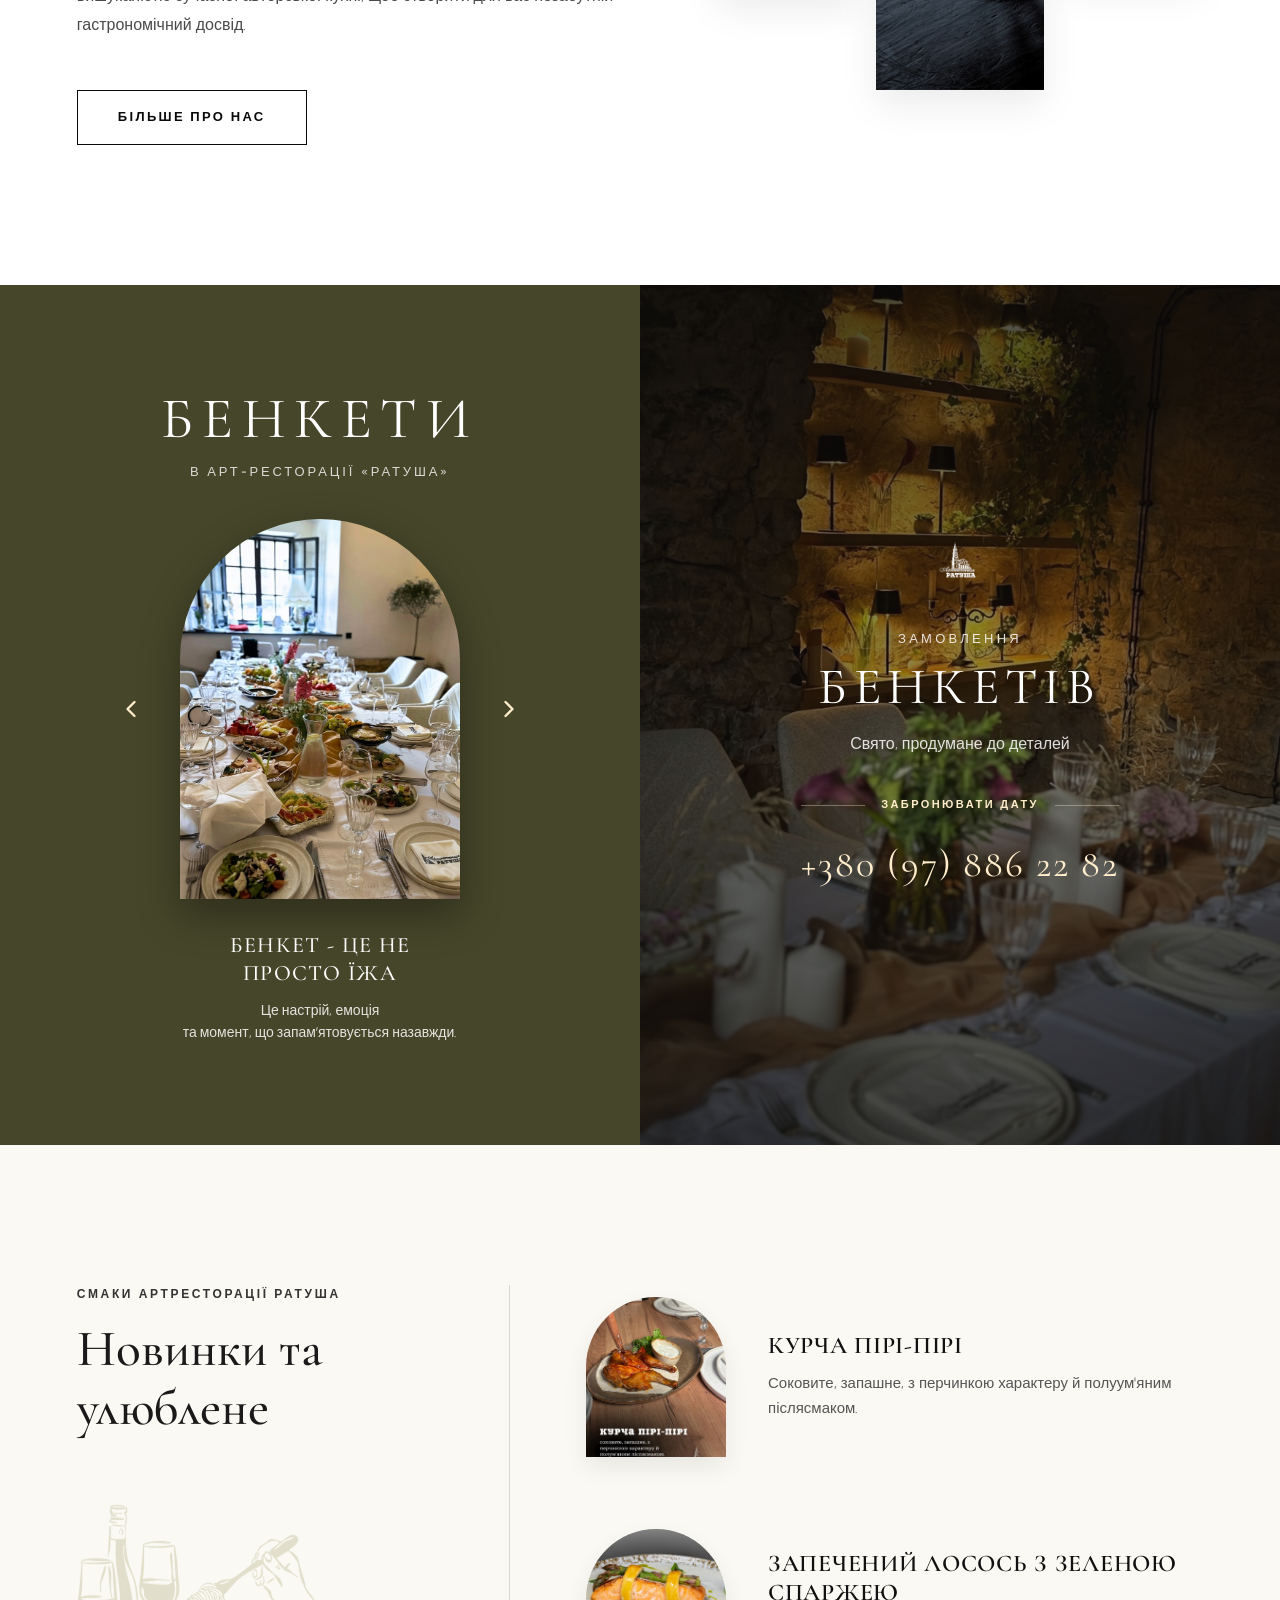
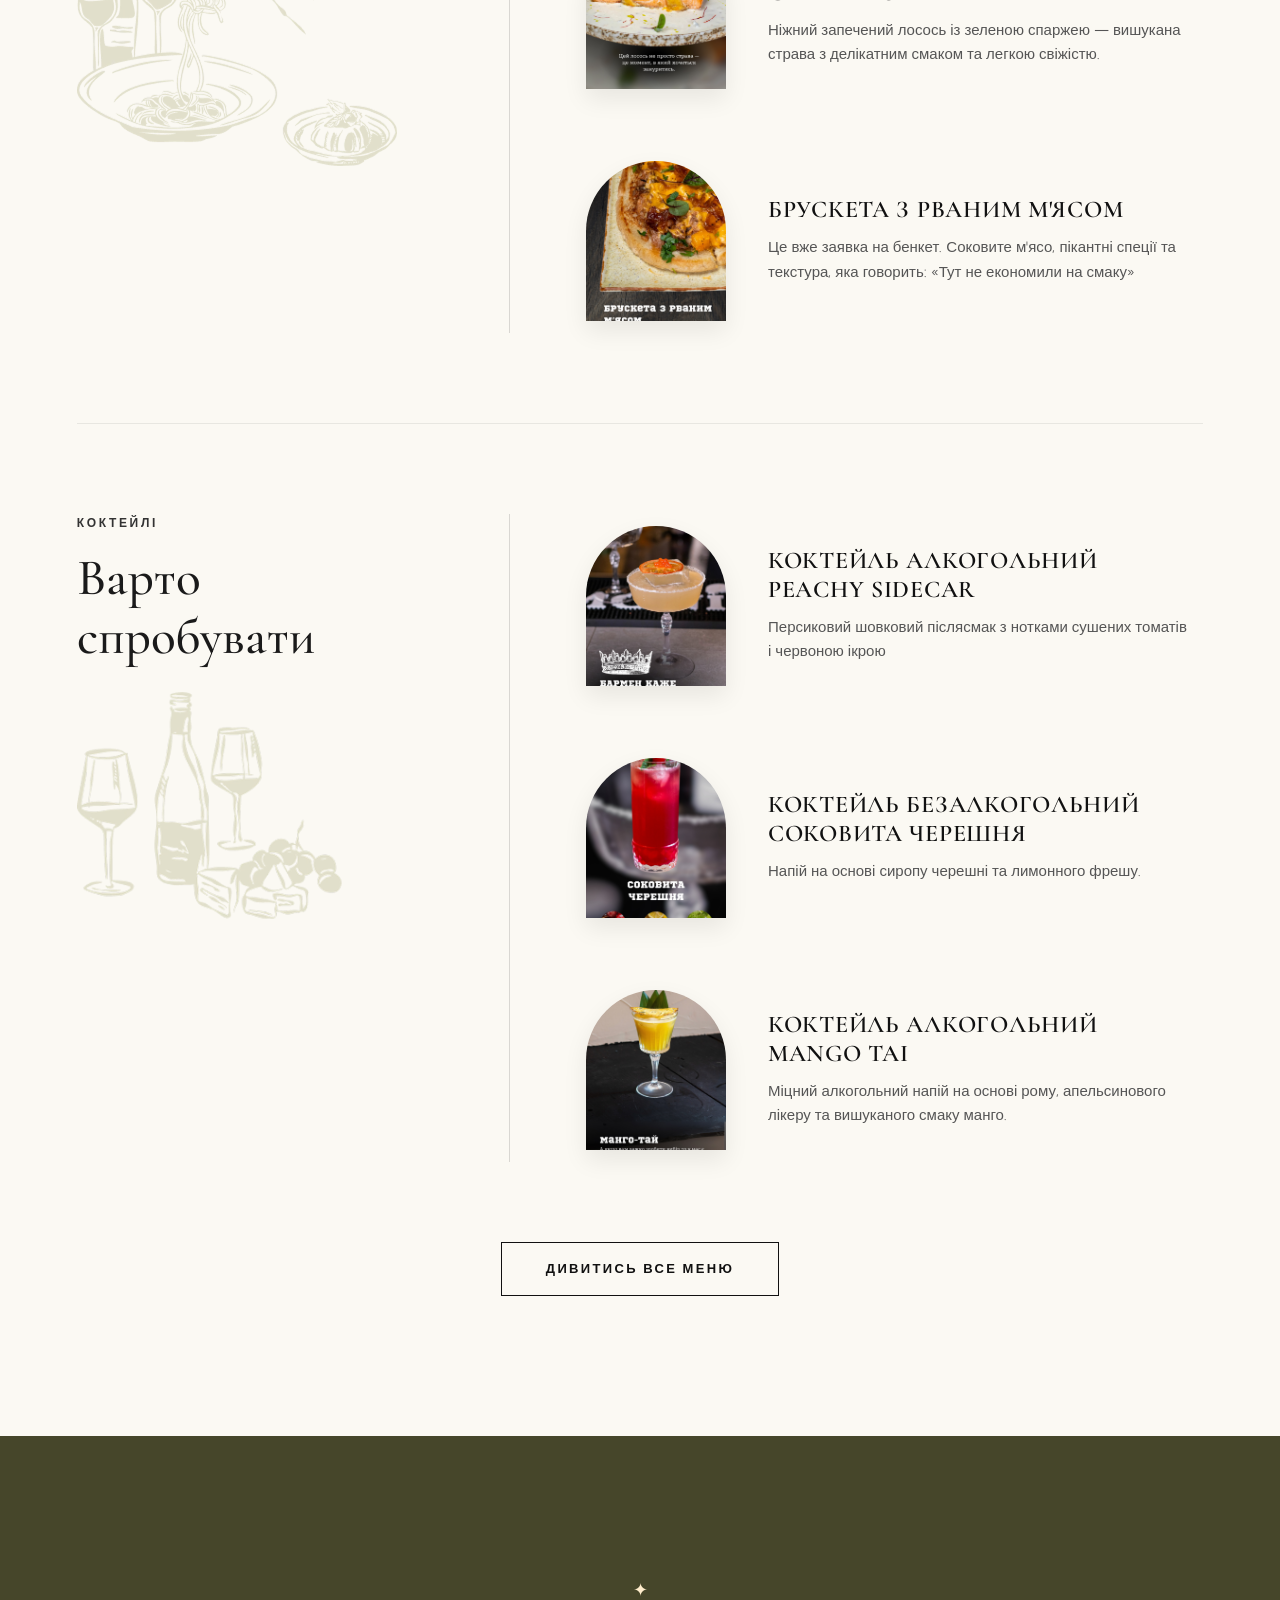
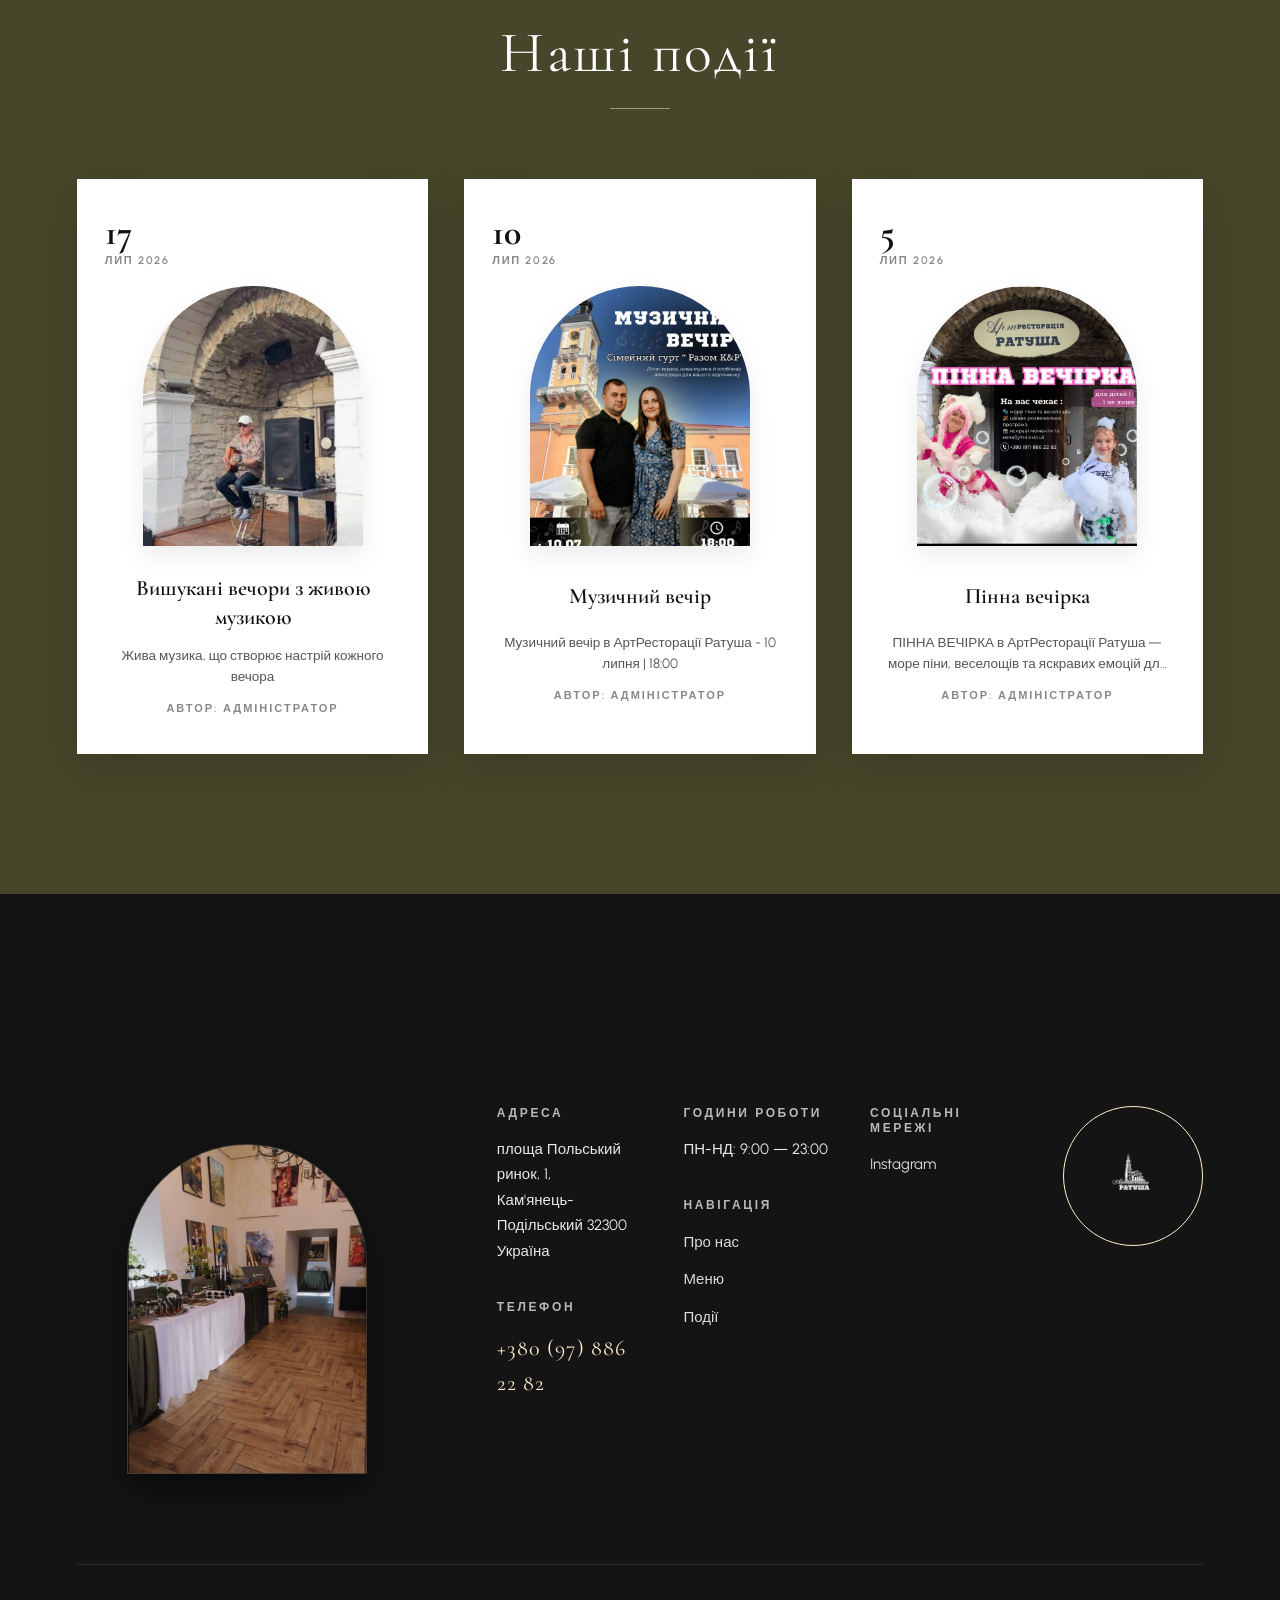
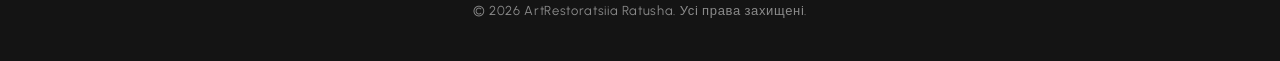
==== commit 06ea889c: "Add event descriptions to all event cards across main pages and events catalog page" ====
--- a/index.html
+++ b/index.html
@@ -483,6 +483,7 @@
 
           <div class="event-card-content">
             <h3 class="event-title">Вишукані вечори з живою музикою</h3>
+            <p class="event-description">Жива музика, що створює настрій кожного вечора</p>
             <span class="event-author">АВТОР: АДМІНІСТРАТОР</span>
           </div>
         </article>
@@ -502,6 +503,7 @@
 
           <div class="event-card-content">
             <h3 class="event-title">Музичний вечір</h3>
+            <p class="event-description">Музичний вечір в АртРесторації Ратуша - 10 липня | 18:00</p>
             <span class="event-author">АВТОР: АДМІНІСТРАТОР</span>
           </div>
         </article>
@@ -521,6 +523,7 @@
 
           <div class="event-card-content">
             <h3 class="event-title">Пінна вечірка</h3>
+            <p class="event-description">ПІННА ВЕЧІРКА в АртРесторації Ратуша — море піни, веселощів та яскравих емоцій для дітей!</p>
             <span class="event-author">АВТОР: АДМІНІСТРАТОР</span>
           </div>
         </article>
--- a/css/style.css
+++ b/css/style.css
@@ -1617,9 +1617,27 @@
   line-height: 1.3;
   color: #111111;
   font-weight: 600;
-  min-height: 56px;
-  display: flex;
-  align-items: center;
+  min-height: 44px;
+  display: flex;
+  align-items: center;
+  justify-content: center;
+}
+
+.event-description {
+  font-family: var(--font-sans);
+  font-size: 13.5px;
+  line-height: 1.5;
+  color: #555555;
+  font-weight: 400;
+  margin-top: 2px;
+  margin-bottom: 2px;
+  display: -webkit-box;
+  -webkit-line-clamp: 2;
+  -webkit-box-orient: vertical;
+  overflow: hidden;
+  text-overflow: ellipsis;
+  text-align: center;
+  max-width: 280px;
 }
 
 .event-author {
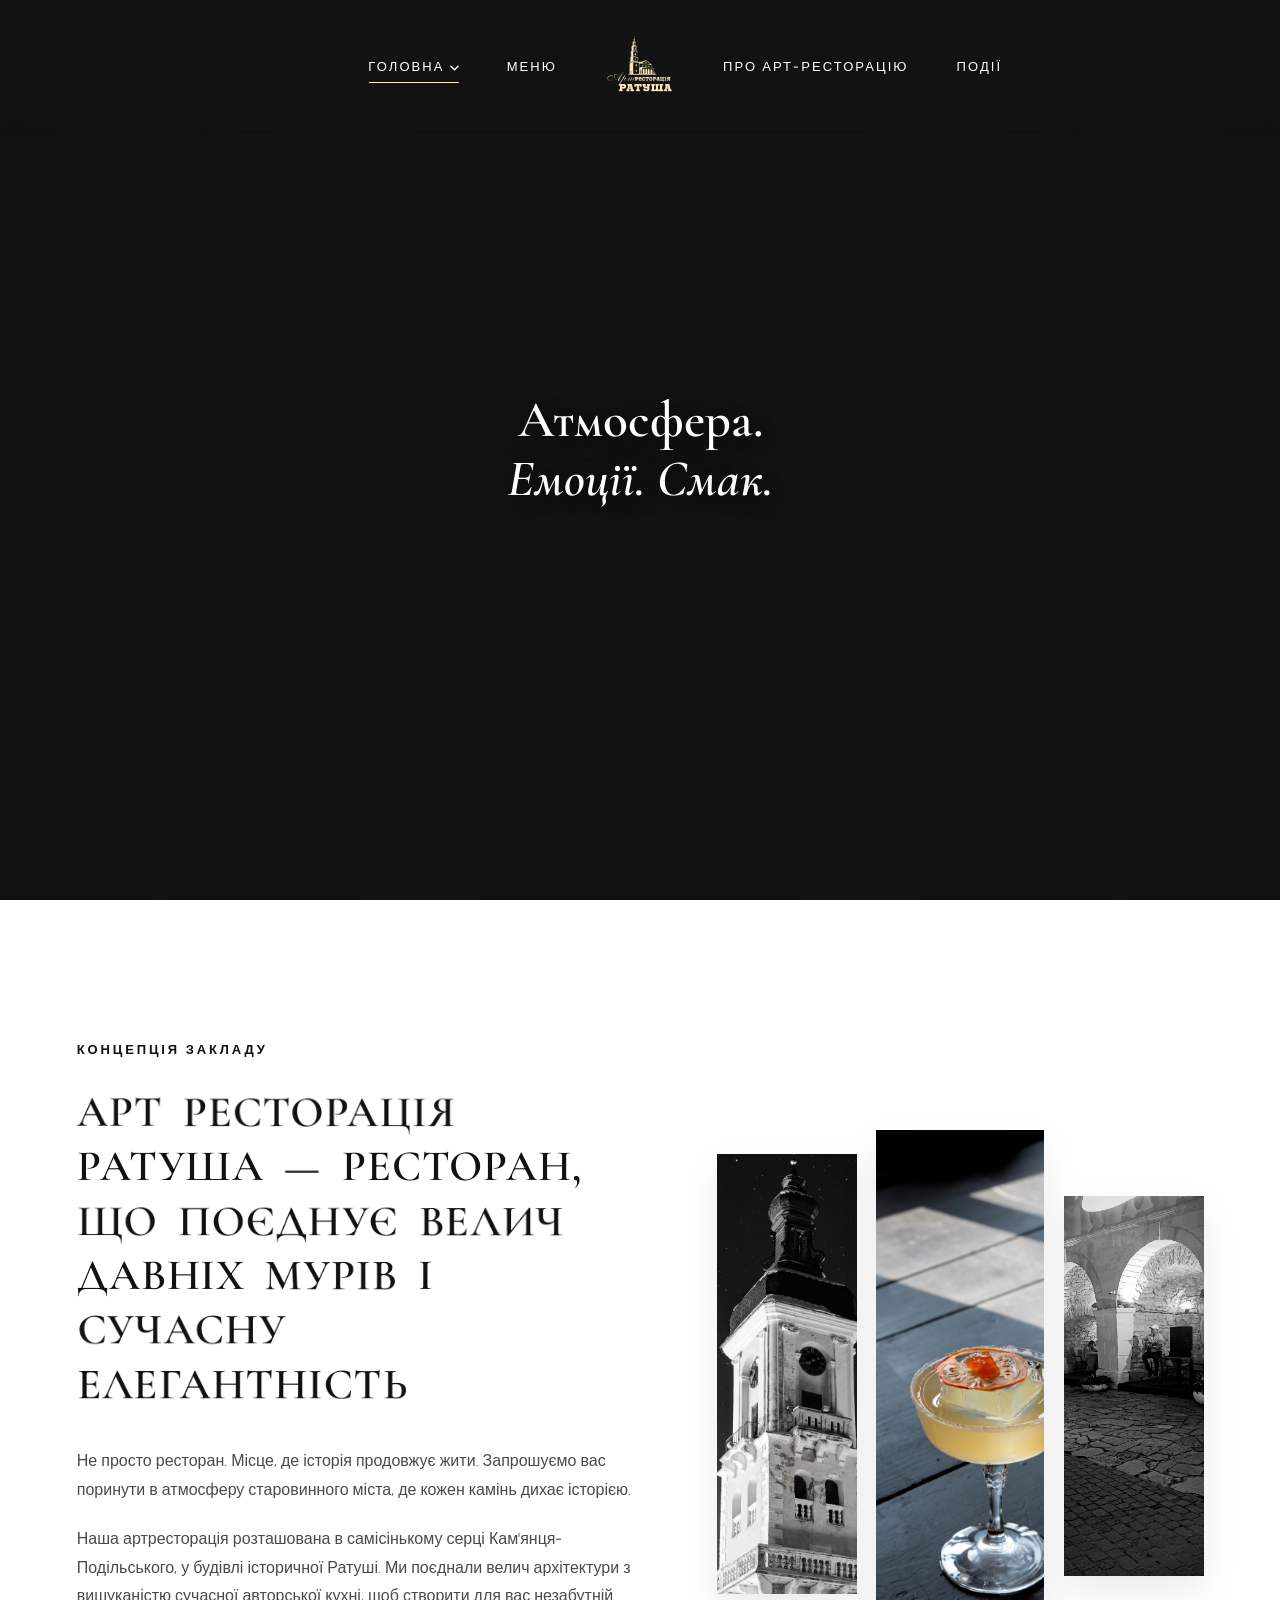
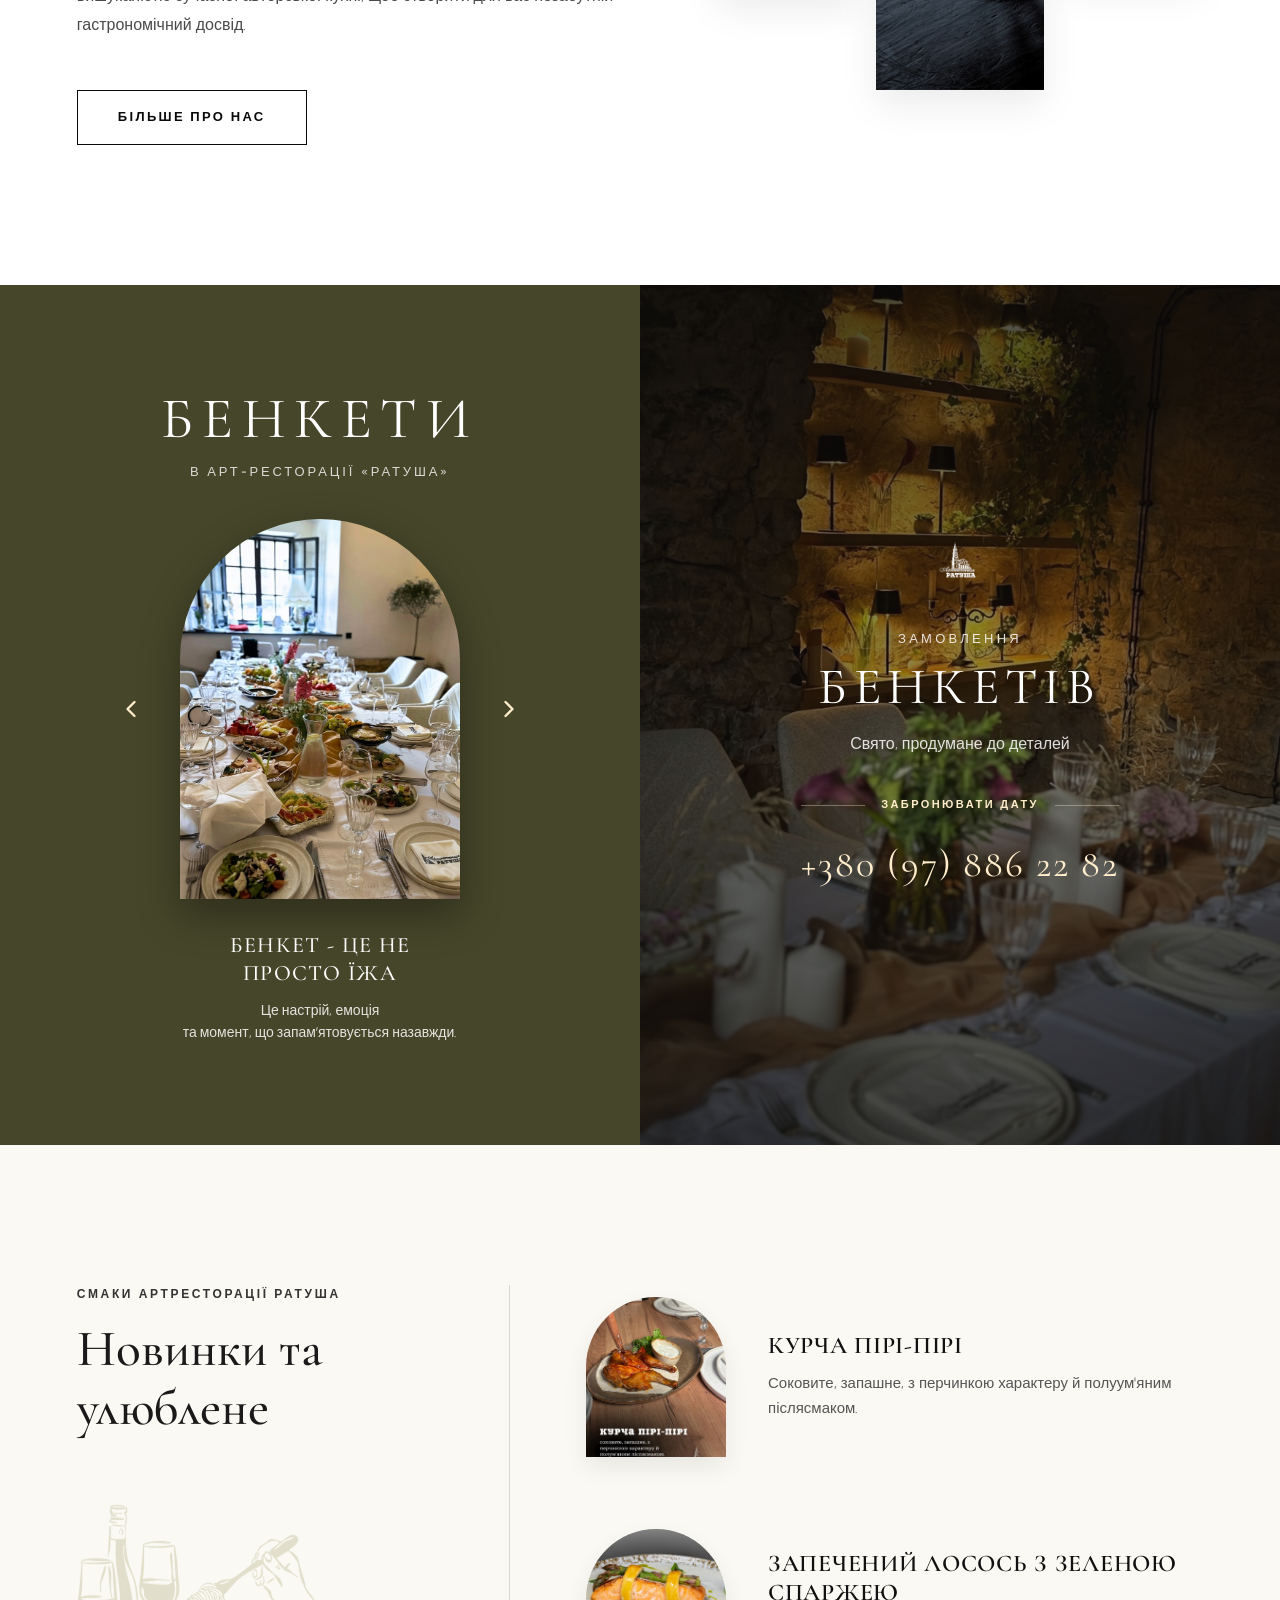
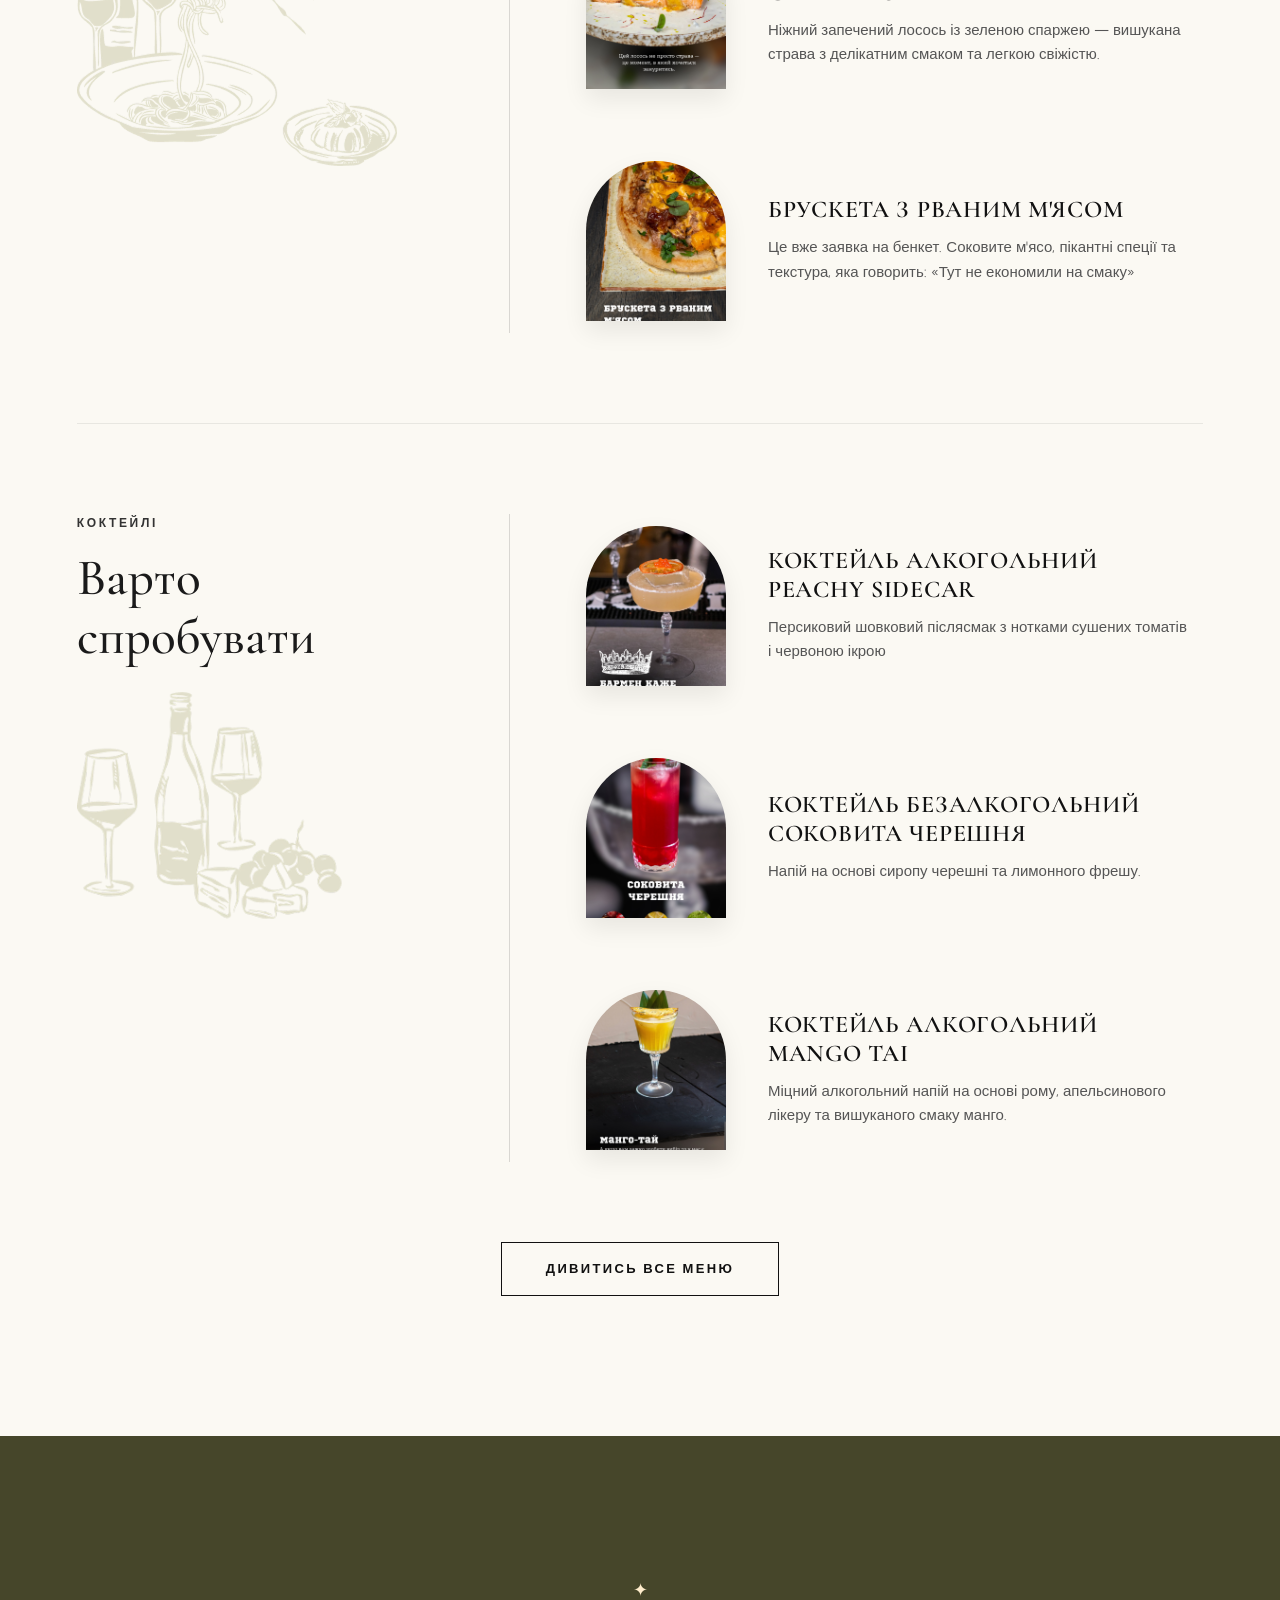
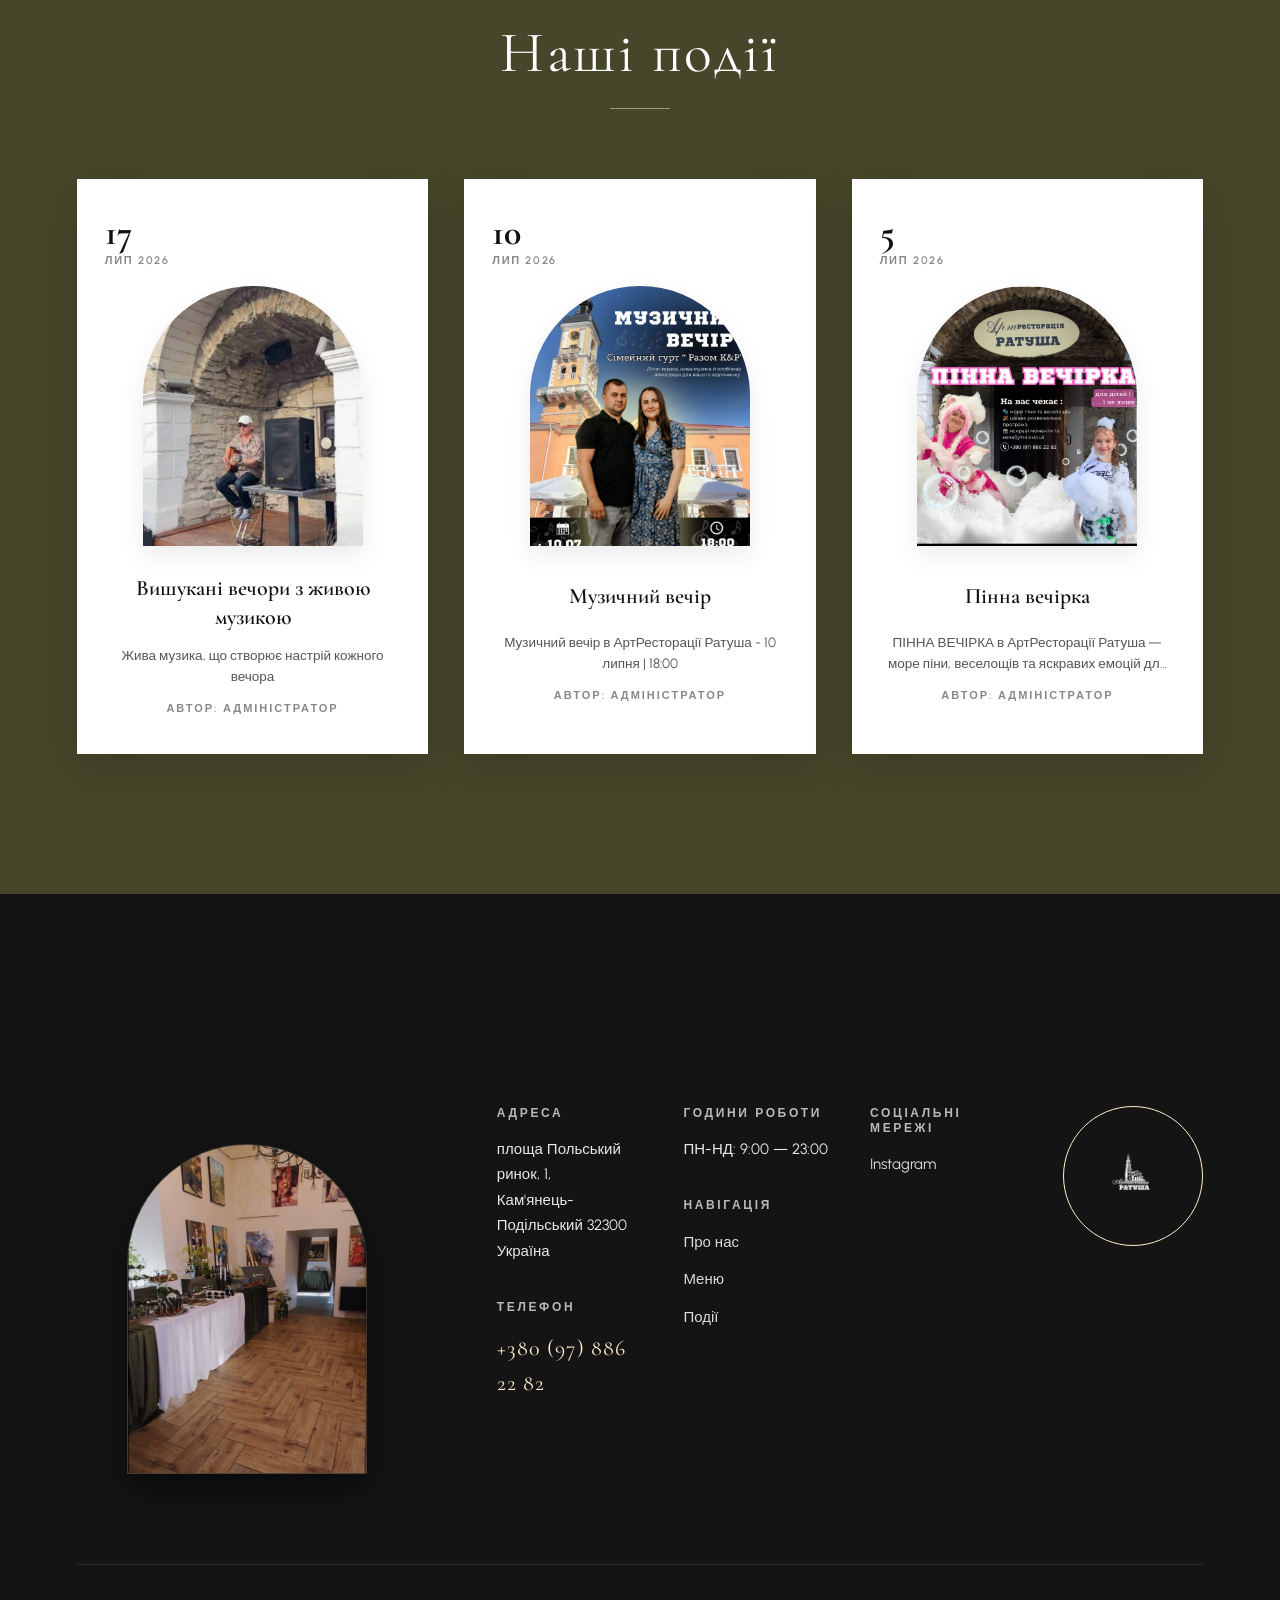
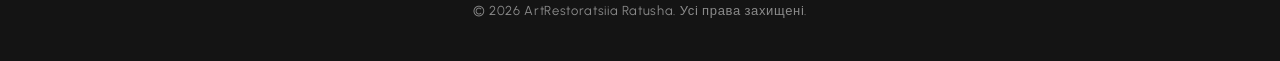
==== commit 7de57e26: "Add dedicated detail pages for all 3 events (event-1.html, event-2.html, event-3.html) with 50/50 sp" ====
--- a/index.html
+++ b/index.html
@@ -477,12 +477,12 @@
             </div>
           </div>
 
-          <div class="event-arch-img-frame">
+          <a href="event-1.html" class="event-arch-img-frame">
             <img src="Assets/Images/Events/Event-1.png" alt="Вишукані вечори з живою музикою" class="event-img" loading="lazy">
-          </div>
+          </a>
 
           <div class="event-card-content">
-            <h3 class="event-title">Вишукані вечори з живою музикою</h3>
+            <h3 class="event-title"><a href="event-1.html" class="event-title-link">Вишукані вечори з живою музикою</a></h3>
             <p class="event-description">Жива музика, що створює настрій кожного вечора</p>
             <span class="event-author">АВТОР: АДМІНІСТРАТОР</span>
           </div>
@@ -497,12 +497,12 @@
             </div>
           </div>
 
-          <div class="event-arch-img-frame">
+          <a href="event-2.html" class="event-arch-img-frame">
             <img src="Assets/Images/Events/Event-2.png" alt="Музичний вечір у Ратуші" class="event-img" loading="lazy">
-          </div>
+          </a>
 
           <div class="event-card-content">
-            <h3 class="event-title">Музичний вечір</h3>
+            <h3 class="event-title"><a href="event-2.html" class="event-title-link">Музичний вечір</a></h3>
             <p class="event-description">Музичний вечір в АртРесторації Ратуша - 10 липня | 18:00</p>
             <span class="event-author">АВТОР: АДМІНІСТРАТОР</span>
           </div>
@@ -517,12 +517,12 @@
             </div>
           </div>
 
-          <div class="event-arch-img-frame">
+          <a href="event-3.html" class="event-arch-img-frame">
             <img src="Assets/Images/Events/Event-3.png" alt="Пінна вечірка" class="event-img" loading="lazy">
-          </div>
+          </a>
 
           <div class="event-card-content">
-            <h3 class="event-title">Пінна вечірка</h3>
+            <h3 class="event-title"><a href="event-3.html" class="event-title-link">Пінна вечірка</a></h3>
             <p class="event-description">ПІННА ВЕЧІРКА в АртРесторації Ратуша — море піни, веселощів та яскравих емоцій для дітей!</p>
             <span class="event-author">АВТОР: АДМІНІСТРАТОР</span>
           </div>
--- a/css/style.css
+++ b/css/style.css
@@ -1488,6 +1488,198 @@
   box-shadow: 0 10px 25px rgba(0, 0, 0, 0.3);
 }
 
+/* --------------------------------------------------------------------------
+   8.1 EVENT DETAIL PAGE (SINGLE EVENT VIEW - 50/50 SPLIT)
+   -------------------------------------------------------------------------- */
+.event-detail-section {
+  position: relative;
+  background-color: #FBF9F3;
+  color: var(--color-text-dark);
+  padding: 160px 6vw 120px;
+  min-height: 85vh;
+  display: flex;
+  align-items: center;
+  z-index: 10;
+}
+
+.event-detail-container {
+  max-width: 1380px;
+  margin: 0 auto;
+  display: grid;
+  grid-template-columns: 1fr 1fr;
+  gap: 64px;
+  align-items: center;
+  width: 100%;
+}
+
+.event-detail-left {
+  display: flex;
+  justify-content: center;
+  align-items: center;
+}
+
+.event-detail-img-wrap {
+  width: 100%;
+  max-width: 580px;
+  height: 640px;
+  border-radius: 260px 260px 12px 12px;
+  overflow: hidden;
+  box-shadow: 0 25px 55px rgba(0, 0, 0, 0.12);
+  border: 1px solid rgba(20, 20, 20, 0.08);
+}
+
+.event-detail-img {
+  width: 100%;
+  height: 100%;
+  object-fit: cover;
+  transition: transform 0.6s ease;
+}
+
+.event-detail-img-wrap:hover .event-detail-img {
+  transform: scale(1.03);
+}
+
+.event-detail-right {
+  display: flex;
+  flex-direction: column;
+  align-items: flex-start;
+}
+
+.event-back-btn {
+  display: inline-flex;
+  align-items: center;
+  gap: 8px;
+  font-family: var(--font-sans);
+  font-size: 13px;
+  letter-spacing: 0.12em;
+  font-weight: 600;
+  color: #666666;
+  text-transform: uppercase;
+  margin-bottom: 24px;
+  transition: color 0.3s ease, transform 0.3s ease;
+}
+
+.event-back-btn:hover {
+  color: #111111;
+  transform: translateX(-4px);
+}
+
+.event-detail-meta {
+  display: flex;
+  align-items: center;
+  gap: 12px;
+  font-family: var(--font-sans);
+  font-size: 12px;
+  letter-spacing: 0.16em;
+  font-weight: 600;
+  color: #888888;
+  text-transform: uppercase;
+  margin-bottom: 16px;
+}
+
+.meta-dot {
+  color: var(--color-accent);
+}
+
+.event-detail-title {
+  font-family: var(--font-serif);
+  font-size: clamp(34px, 3.8vw, 56px);
+  line-height: 1.15;
+  color: #141414;
+  font-weight: 500;
+  margin-bottom: 28px;
+}
+
+.event-detail-text {
+  font-family: var(--font-sans);
+  font-size: 16px;
+  line-height: 1.7;
+  color: #444444;
+  margin-bottom: 36px;
+}
+
+.event-detail-text p {
+  margin-bottom: 16px;
+}
+
+.event-detail-text .lead-paragraph {
+  font-size: 18px;
+  font-weight: 600;
+  color: #111111;
+  line-height: 1.5;
+}
+
+.event-info-list, .highlights-list {
+  list-style: none;
+  padding: 0;
+  margin: 20px 0;
+  display: flex;
+  flex-direction: column;
+  gap: 10px;
+}
+
+.event-info-list li, .highlights-list li {
+  font-size: 15px;
+  line-height: 1.6;
+  color: #333333;
+}
+
+.highlights-title {
+  font-family: var(--font-serif);
+  font-size: 22px;
+  color: #111111;
+  margin-top: 24px;
+  margin-bottom: 10px;
+}
+
+.event-detail-actions {
+  display: flex;
+  gap: 16px;
+  flex-wrap: wrap;
+  align-items: center;
+}
+
+.btn-event-contact {
+  display: inline-block;
+  padding: 16px 36px;
+  background-color: #141414;
+  color: var(--color-accent);
+  font-family: var(--font-sans);
+  font-size: 13px;
+  font-weight: 600;
+  letter-spacing: 0.14em;
+  text-transform: uppercase;
+  border: 1.5px solid #141414;
+  transition: all 0.35s ease;
+  box-shadow: 0 10px 25px rgba(0, 0, 0, 0.1);
+}
+
+.btn-event-contact:hover {
+  background-color: transparent;
+  color: #141414;
+  transform: translateY(-2px);
+}
+
+.btn-event-instagram {
+  display: inline-block;
+  padding: 16px 36px;
+  background-color: transparent;
+  color: #141414;
+  font-family: var(--font-sans);
+  font-size: 13px;
+  font-weight: 600;
+  letter-spacing: 0.14em;
+  text-transform: uppercase;
+  border: 1.5px solid #141414;
+  transition: all 0.35s ease;
+}
+
+.btn-event-instagram:hover {
+  background-color: #141414;
+  color: var(--color-white);
+  transform: translateY(-2px);
+}
+
 .events-section {
   position: relative;
   background-color: var(--color-olive);
@@ -1584,6 +1776,7 @@
 }
 
 .event-arch-img-frame {
+  display: block;
   width: 220px;
   height: 260px;
   border-radius: 110px 110px 0 0;
@@ -1621,6 +1814,17 @@
   display: flex;
   align-items: center;
   justify-content: center;
+}
+
+.event-title-link {
+  color: #111111;
+  text-decoration: none;
+  transition: color 0.3s ease;
+}
+
+.event-card:hover .event-title-link,
+.event-title-link:hover {
+  color: var(--color-olive);
 }
 
 .event-description {
@@ -1981,6 +2185,21 @@
     min-height: 100svh;
   }
 
+  /* Event Detail Page Mobile */
+  .event-detail-section {
+    padding: 120px 20px 80px;
+  }
+
+  .event-detail-container {
+    grid-template-columns: 1fr;
+    gap: 40px;
+  }
+
+  .event-detail-img-wrap {
+    height: 420px;
+    max-width: 100%;
+  }
+
   .hero-fs-title {
     font-size: clamp(32px, 7vw, 48px);
     line-height: 1.15;
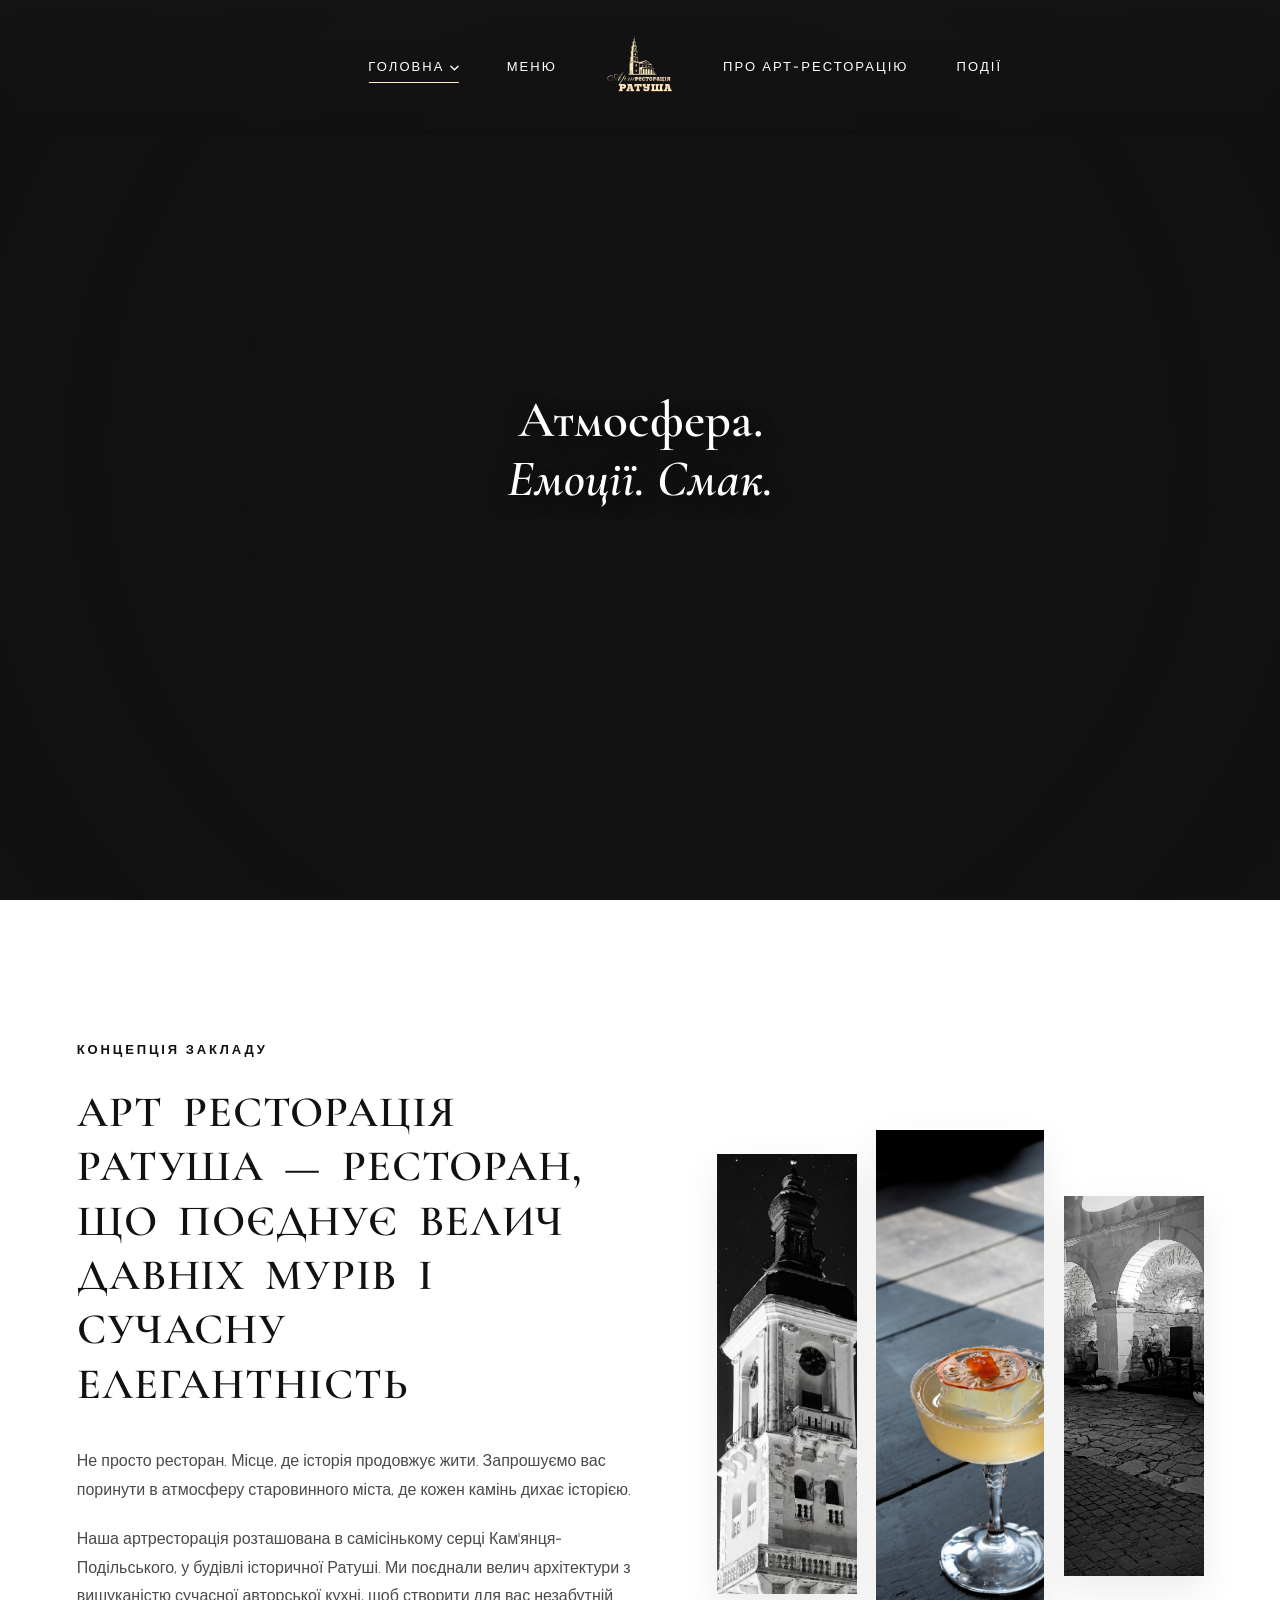
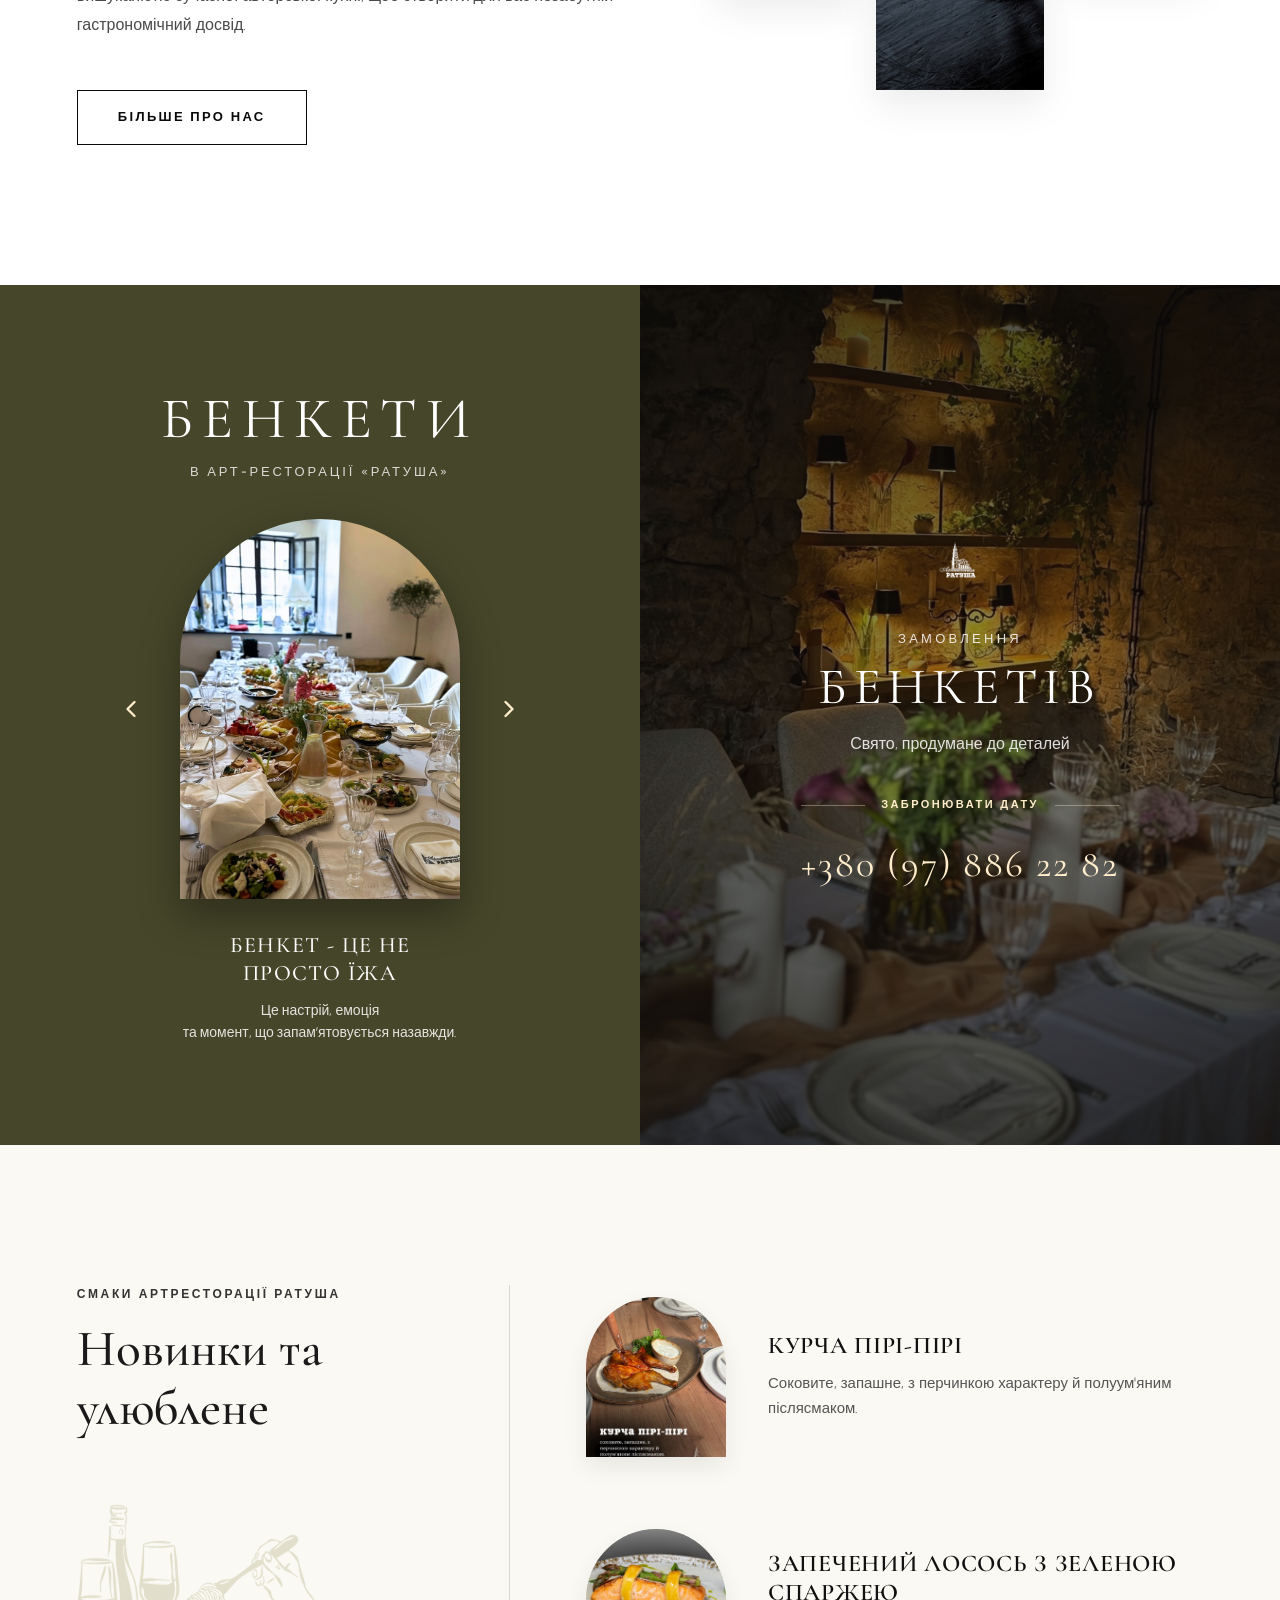
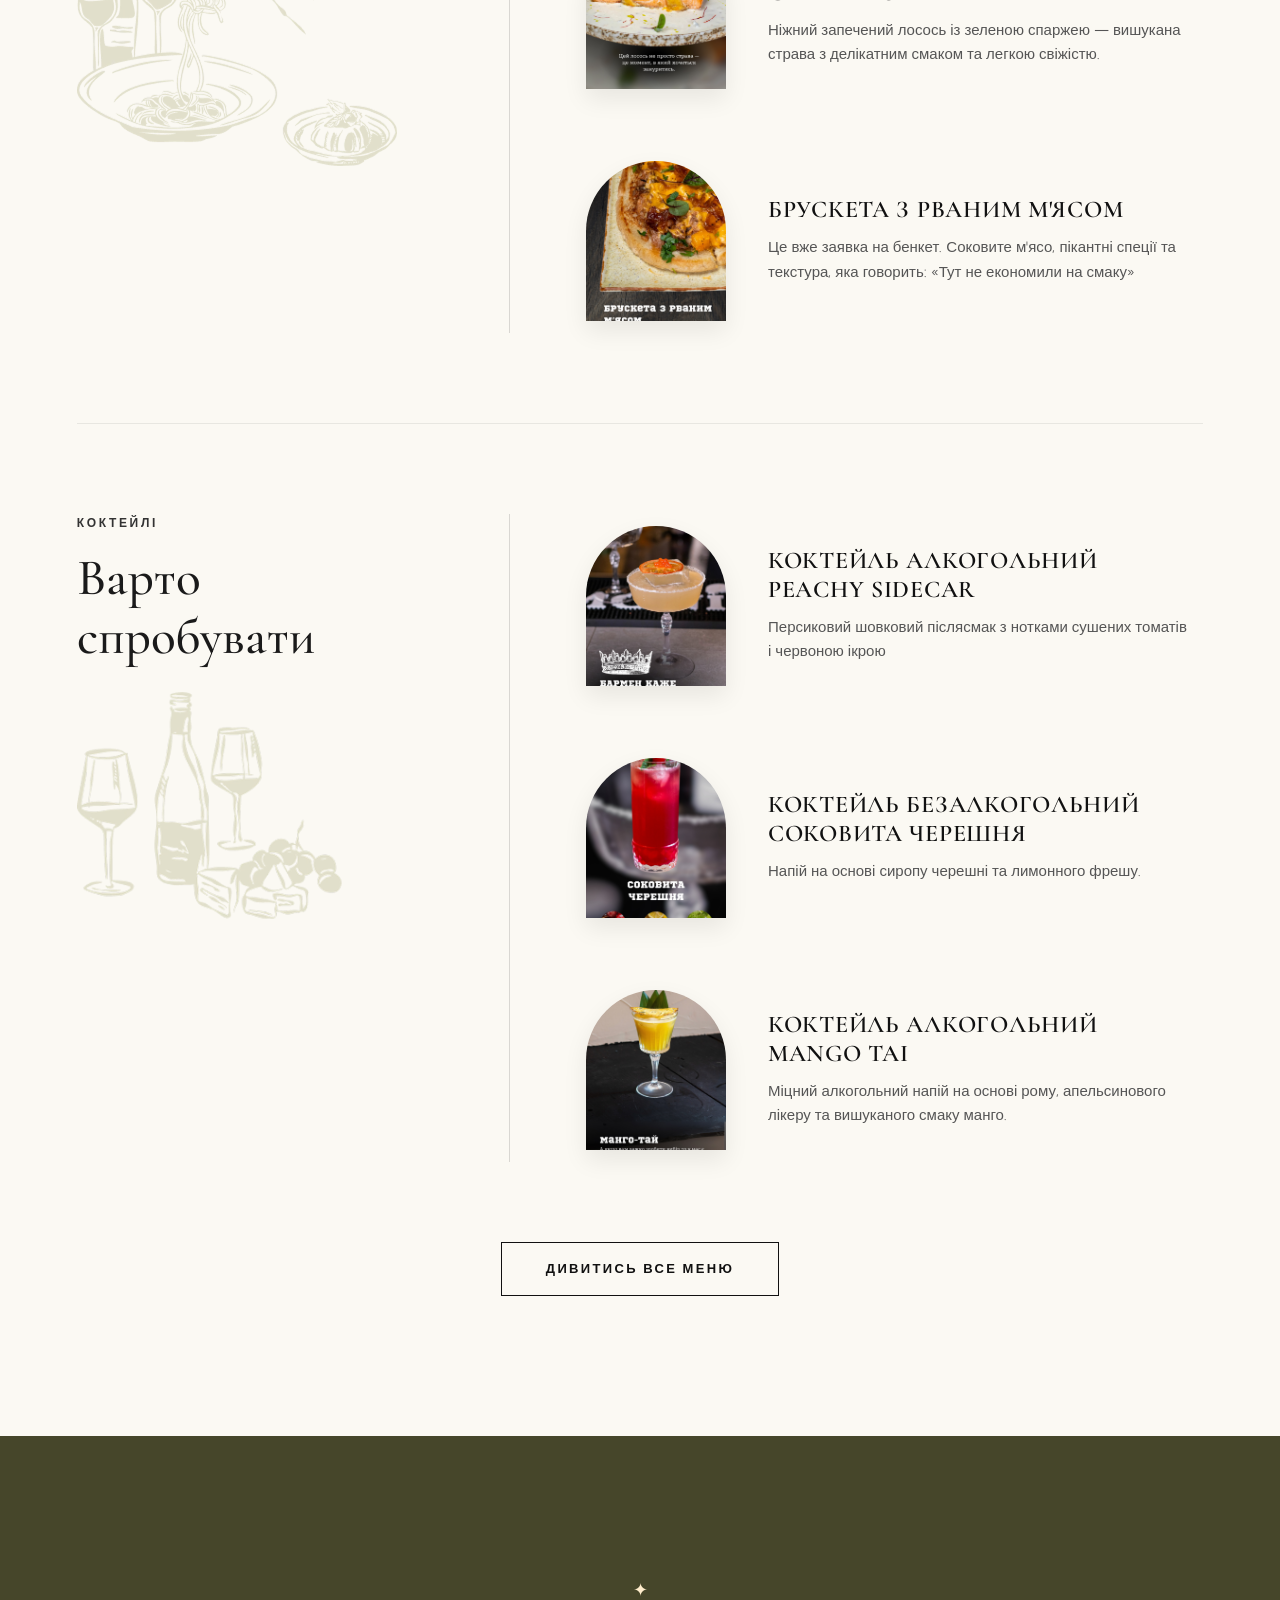
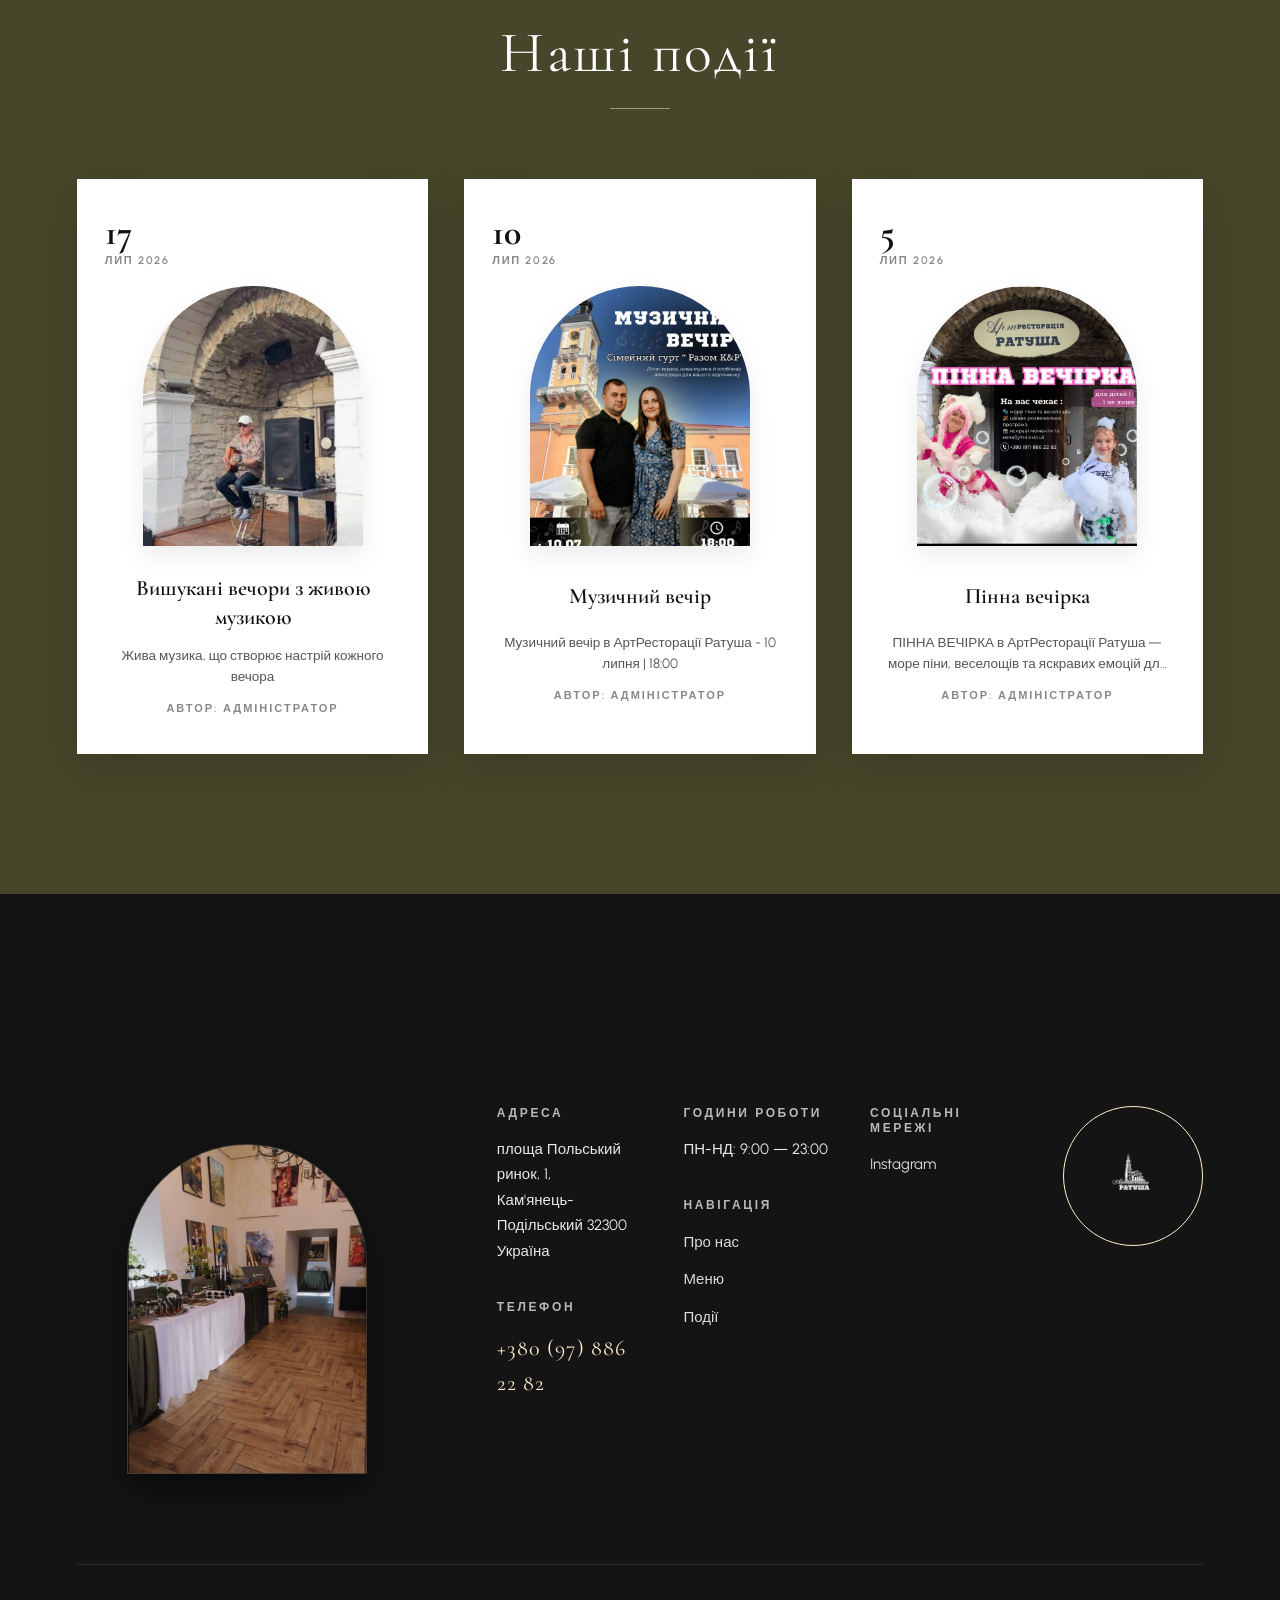
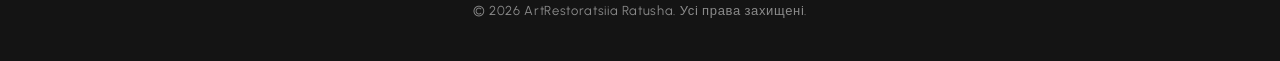
==== commit 9cadf995: "Add About page (about.html) with brand story & updated nav links" ====
--- a/index.html
+++ b/index.html
@@ -40,7 +40,7 @@
       </a>
 
       <nav class="nav-right">
-        <a href="#concept" class="nav-link">ПРО АРТ-РЕСТОРАЦІЮ</a>
+        <a href="about.html" class="nav-link">ПРО АРТ-РЕСТОРАЦІЮ</a>
         <a href="events.html" class="nav-link">ПОДІЇ</a>
       </nav>
 
@@ -61,7 +61,7 @@
           <a href="index-video.html" class="mobile-sublink">• Головна відео</a>
         </div>
         <a href="https://menu.ps.me/iJKciozf0hg" target="_blank" rel="noopener noreferrer" class="mobile-link">МЕНЮ</a>
-        <a href="#concept" class="mobile-link">ПРО АРТ-РЕСТОРАЦІЮ</a>
+        <a href="about.html" class="mobile-link">ПРО АРТ-РЕСТОРАЦІЮ</a>
         <a href="events.html" class="mobile-link">ПОДІЇ</a>
       </nav>
     </div>
@@ -576,7 +576,7 @@
             <div class="footer-block">
               <h4 class="footer-heading">НАВІГАЦІЯ</h4>
               <ul class="footer-nav-list">
-                <li><a href="#concept">Про нас</a></li>
+                <li><a href="about.html">Про нас</a></li>
                 <li><a href="https://menu.ps.me/iJKciozf0hg" target="_blank" rel="noopener noreferrer">Меню</a></li>
                 <li><a href="#events">Події</a></li>
               </ul>
--- a/css/style.css
+++ b/css/style.css
@@ -1634,13 +1634,53 @@
 
 .event-detail-actions {
   display: flex;
-  gap: 16px;
-  flex-wrap: wrap;
-  align-items: center;
-}
-
-.btn-event-contact {
-  display: inline-block;
+  flex-direction: column;
+  gap: 24px;
+  width: 100%;
+  margin-top: 10px;
+}
+
+/* Highlighted Booking Text Box */
+.event-booking-highlight-box {
+  background-color: rgba(70, 70, 42, 0.05);
+  border: 1px solid rgba(70, 70, 42, 0.15);
+  border-left: 4px solid var(--color-olive);
+  border-radius: 6px;
+  padding: 18px 24px;
+  display: flex;
+  flex-direction: column;
+  gap: 6px;
+  max-width: 480px;
+}
+
+.booking-box-label {
+  font-family: var(--font-sans);
+  font-size: 12px;
+  letter-spacing: 0.16em;
+  font-weight: 600;
+  color: #666666;
+  text-transform: uppercase;
+}
+
+.booking-box-phone {
+  font-family: var(--font-serif);
+  font-size: 26px;
+  font-weight: 700;
+  color: #111111;
+  text-decoration: none;
+  transition: color 0.3s ease;
+}
+
+.booking-box-phone:hover {
+  color: var(--color-olive);
+}
+
+/* Prominent Instagram Button */
+.btn-event-instagram {
+  display: inline-flex;
+  align-items: center;
+  justify-content: center;
+  gap: 10px;
   padding: 16px 36px;
   background-color: #141414;
   color: var(--color-accent);
@@ -1650,34 +1690,18 @@
   letter-spacing: 0.14em;
   text-transform: uppercase;
   border: 1.5px solid #141414;
+  border-radius: 4px;
+  max-width: 320px;
   transition: all 0.35s ease;
-  box-shadow: 0 10px 25px rgba(0, 0, 0, 0.1);
-}
-
-.btn-event-contact:hover {
-  background-color: transparent;
+  box-shadow: 0 10px 25px rgba(0, 0, 0, 0.15);
+}
+
+.btn-event-instagram:hover {
+  background-color: var(--color-accent);
   color: #141414;
+  border-color: var(--color-accent);
   transform: translateY(-2px);
-}
-
-.btn-event-instagram {
-  display: inline-block;
-  padding: 16px 36px;
-  background-color: transparent;
-  color: #141414;
-  font-family: var(--font-sans);
-  font-size: 13px;
-  font-weight: 600;
-  letter-spacing: 0.14em;
-  text-transform: uppercase;
-  border: 1.5px solid #141414;
-  transition: all 0.35s ease;
-}
-
-.btn-event-instagram:hover {
-  background-color: #141414;
-  color: var(--color-white);
-  transform: translateY(-2px);
+  box-shadow: 0 14px 30px rgba(0, 0, 0, 0.25);
 }
 
 .events-section {
@@ -2387,3 +2411,469 @@
     border-radius: 100px 100px 0 0;
   }
 }
+
+/* ==========================================================================
+   ABOUT PAGE STYLES
+   ========================================================================== */
+
+/* 1. Hero About Banner */
+.about-hero-section {
+  position: relative;
+  width: 100%;
+  height: 60vh;
+  min-height: 420px;
+  display: flex;
+  align-items: center;
+  justify-content: center;
+  overflow: hidden;
+  margin-top: 100px;
+}
+
+.about-hero-bg {
+  position: absolute;
+  top: 0;
+  left: 0;
+  width: 100%;
+  height: 100%;
+  object-fit: cover;
+  z-index: 1;
+}
+
+.about-hero-overlay {
+  position: absolute;
+  top: 0;
+  left: 0;
+  width: 100%;
+  height: 100%;
+  background: linear-gradient(180deg, rgba(0,0,0,0.55) 0%, rgba(0,0,0,0.7) 100%);
+  z-index: 2;
+}
+
+.about-hero-content {
+  position: relative;
+  z-index: 3;
+  text-align: center;
+  color: #FFFFFF;
+  max-width: 900px;
+  padding: 0 24px;
+}
+
+.about-hero-title {
+  font-family: var(--font-serif);
+  font-size: clamp(38px, 5vw, 68px);
+  font-weight: 500;
+  line-height: 1.1;
+  letter-spacing: -0.01em;
+  margin-bottom: 20px;
+  color: #FFFFFF;
+}
+
+.about-hero-subtitle {
+  font-family: var(--font-sans);
+  font-size: clamp(16px, 1.8vw, 20px);
+  font-weight: 300;
+  line-height: 1.6;
+  color: rgba(255, 255, 255, 0.9);
+  max-width: 720px;
+  margin: 0 auto;
+}
+
+/* 2. Common Layout Containers */
+.about-container {
+  max-width: 1380px;
+  margin: 0 auto;
+  padding: 100px 32px;
+  display: grid;
+  grid-template-columns: 1fr 1fr;
+  gap: 80px;
+  align-items: center;
+}
+
+.about-container-narrow {
+  max-width: 1100px;
+  margin: 0 auto;
+  padding: 100px 32px;
+}
+
+.about-badge {
+  display: inline-block;
+  font-family: var(--font-sans);
+  font-size: 13px;
+  font-weight: 700;
+  letter-spacing: 0.25em;
+  text-transform: uppercase;
+  color: var(--color-accent);
+  margin-bottom: 16px;
+}
+
+.about-heading {
+  font-family: var(--font-serif);
+  font-size: clamp(32px, 3.5vw, 52px);
+  font-weight: 500;
+  line-height: 1.15;
+  color: inherit;
+  margin-bottom: 28px;
+}
+
+.about-text-content {
+  font-family: var(--font-sans);
+  font-size: 16px;
+  line-height: 1.8;
+  color: inherit;
+  opacity: 0.9;
+}
+
+.about-text-content p {
+  margin-bottom: 20px;
+}
+
+.about-text-content p:last-child {
+  margin-bottom: 0;
+}
+
+.about-text-content .lead-p {
+  font-size: 19px;
+  font-weight: 500;
+  line-height: 1.6;
+  opacity: 1;
+}
+
+.about-arch-frame {
+  width: 100%;
+  max-width: 520px;
+  height: 620px;
+  border-radius: 260px 260px 16px 16px;
+  overflow: hidden;
+  box-shadow: 0 20px 40px rgba(0,0,0,0.12);
+  margin: 0 auto;
+}
+
+.about-arch-frame img {
+  width: 100%;
+  height: 100%;
+  object-fit: cover;
+  transition: transform 0.6s ease;
+}
+
+.about-arch-frame:hover img {
+  transform: scale(1.03);
+}
+
+/* History Section */
+.about-history-section {
+  background-color: #FBF9F3;
+  color: #141414;
+}
+
+/* Philosophy Section */
+.about-philosophy-section {
+  background-color: #46462A;
+  color: #FFFFFF;
+}
+
+.philosophy-quote-box {
+  text-align: center;
+  margin-bottom: 60px;
+  position: relative;
+}
+
+.quote-symbol, .quote-symbol-end {
+  font-family: var(--font-serif);
+  font-size: 80px;
+  line-height: 0.5;
+  color: var(--color-accent);
+  display: block;
+  margin-bottom: 10px;
+}
+
+.quote-symbol-end {
+  margin-top: 20px;
+  margin-bottom: 0;
+}
+
+.philosophy-quote-title {
+  font-family: var(--font-serif);
+  font-size: clamp(26px, 3vw, 42px);
+  font-weight: 400;
+  line-height: 1.3;
+  color: #FFFFFF;
+  max-width: 900px;
+  margin: 0 auto;
+}
+
+.philosophy-content-grid {
+  display: grid;
+  grid-template-columns: 1fr 1fr;
+  gap: 60px;
+  align-items: center;
+}
+
+.philosophy-text-col p {
+  font-family: var(--font-sans);
+  font-size: 16px;
+  line-height: 1.8;
+  color: rgba(255, 255, 255, 0.9);
+  margin-bottom: 20px;
+}
+
+.philosophy-img-frame {
+  width: 100%;
+  height: 480px;
+  border-radius: 16px;
+  overflow: hidden;
+  box-shadow: 0 20px 40px rgba(0,0,0,0.3);
+}
+
+.philosophy-img-frame img {
+  width: 100%;
+  height: 100%;
+  object-fit: cover;
+}
+
+/* Art & Atmosphere Section */
+.about-art-section {
+  background-color: #FFFFFF;
+  color: #141414;
+}
+
+.about-art-gallery {
+  position: relative;
+  width: 100%;
+  max-width: 540px;
+  height: 580px;
+  margin: 0 auto;
+}
+
+.art-frame-main {
+  width: 80%;
+  height: 440px;
+  border-radius: 200px 200px 12px 12px;
+  overflow: hidden;
+  box-shadow: 0 15px 35px rgba(0,0,0,0.12);
+}
+
+.art-frame-main img, .art-frame-sub img {
+  width: 100%;
+  height: 100%;
+  object-fit: cover;
+}
+
+.art-frame-sub {
+  position: absolute;
+  bottom: 0;
+  right: 0;
+  width: 55%;
+  height: 280px;
+  border-radius: 12px;
+  overflow: hidden;
+  box-shadow: 0 20px 40px rgba(0,0,0,0.18);
+  border: 4px solid #FFFFFF;
+}
+
+/* Gastronomy Section */
+.about-gastronomy-section {
+  background-color: #FBF9F3;
+  color: #141414;
+}
+
+.about-btn-group {
+  display: flex;
+  flex-wrap: wrap;
+  gap: 16px;
+  margin-top: 36px;
+}
+
+.btn-about-primary {
+  background-color: var(--color-accent);
+  color: #141414;
+  padding: 16px 32px;
+  font-family: var(--font-sans);
+  font-size: 13px;
+  font-weight: 700;
+  letter-spacing: 0.15em;
+  text-decoration: none;
+  border-radius: 4px;
+  transition: background-color 0.3s ease, transform 0.3s ease;
+}
+
+.btn-about-primary:hover {
+  background-color: #E2BC55;
+  transform: translateY(-2px);
+}
+
+.btn-about-secondary {
+  border: 1px solid rgba(20,20,20,0.3);
+  color: #141414;
+  padding: 16px 32px;
+  font-family: var(--font-sans);
+  font-size: 13px;
+  font-weight: 700;
+  letter-spacing: 0.15em;
+  text-decoration: none;
+  border-radius: 4px;
+  transition: border-color 0.3s ease, transform 0.3s ease;
+}
+
+.btn-about-secondary:hover {
+  border-color: #141414;
+  transform: translateY(-2px);
+}
+
+/* CTA Section */
+.about-cta-section {
+  background-color: #141414;
+  color: #FFFFFF;
+  padding: 120px 32px;
+  text-align: center;
+}
+
+.about-cta-container {
+  max-width: 800px;
+  margin: 0 auto;
+}
+
+.about-cta-logo {
+  height: 64px;
+  width: auto;
+  margin-bottom: 24px;
+}
+
+.about-cta-tagline {
+  font-family: var(--font-sans);
+  font-size: 13px;
+  font-weight: 700;
+  letter-spacing: 0.25em;
+  color: var(--color-accent);
+  margin-bottom: 16px;
+  text-transform: uppercase;
+}
+
+.about-cta-title {
+  font-family: var(--font-serif);
+  font-size: clamp(32px, 4vw, 54px);
+  font-weight: 400;
+  line-height: 1.2;
+  margin-bottom: 40px;
+  color: #FFFFFF;
+}
+
+.about-cta-buttons {
+  display: flex;
+  justify-content: center;
+  flex-wrap: wrap;
+  gap: 20px;
+}
+
+.btn-cta-gold {
+  background-color: var(--color-accent);
+  color: #141414;
+  padding: 18px 36px;
+  font-family: var(--font-sans);
+  font-size: 14px;
+  font-weight: 700;
+  letter-spacing: 0.15em;
+  text-decoration: none;
+  border-radius: 4px;
+  transition: background-color 0.3s ease, transform 0.3s ease;
+}
+
+.btn-cta-gold:hover {
+  background-color: #E2BC55;
+  transform: translateY(-2px);
+}
+
+.btn-cta-outline {
+  border: 1px solid rgba(255,255,255,0.4);
+  color: #FFFFFF;
+  padding: 18px 36px;
+  font-family: var(--font-sans);
+  font-size: 14px;
+  font-weight: 700;
+  letter-spacing: 0.15em;
+  text-decoration: none;
+  border-radius: 4px;
+  transition: border-color 0.3s ease, color 0.3s ease, transform 0.3s ease;
+}
+
+.btn-cta-outline:hover {
+  border-color: #FFFFFF;
+  color: #FFFFFF;
+  transform: translateY(-2px);
+}
+
+/* Responsive Rules */
+@media (max-width: 992px) {
+  .about-container {
+    grid-template-columns: 1fr;
+    gap: 48px;
+    padding: 70px 24px;
+  }
+  
+  .about-container-narrow {
+    padding: 70px 24px;
+  }
+
+  .philosophy-content-grid {
+    grid-template-columns: 1fr;
+    gap: 40px;
+  }
+
+  .about-arch-frame {
+    height: 480px;
+    max-width: 400px;
+  }
+
+  .about-art-gallery {
+    height: 480px;
+  }
+
+  .art-frame-main {
+    height: 360px;
+  }
+
+  .art-frame-sub {
+    height: 220px;
+  }
+}
+
+@media (max-width: 576px) {
+  .about-hero-section {
+    height: 50vh;
+    min-height: 360px;
+    margin-top: 80px;
+  }
+
+  .about-arch-frame {
+    height: 380px;
+    border-radius: 180px 180px 12px 12px;
+  }
+
+  .about-art-gallery {
+    height: 380px;
+  }
+
+  .art-frame-main {
+    width: 85%;
+    height: 300px;
+    border-radius: 140px 140px 12px 12px;
+  }
+
+  .art-frame-sub {
+    width: 60%;
+    height: 180px;
+  }
+
+  .philosophy-img-frame {
+    height: 320px;
+  }
+
+  .about-btn-group, .about-cta-buttons {
+    flex-direction: column;
+    width: 100%;
+  }
+
+  .btn-about-primary, .btn-about-secondary, .btn-cta-gold, .btn-cta-outline {
+    width: 100%;
+    text-align: center;
+  }
+}
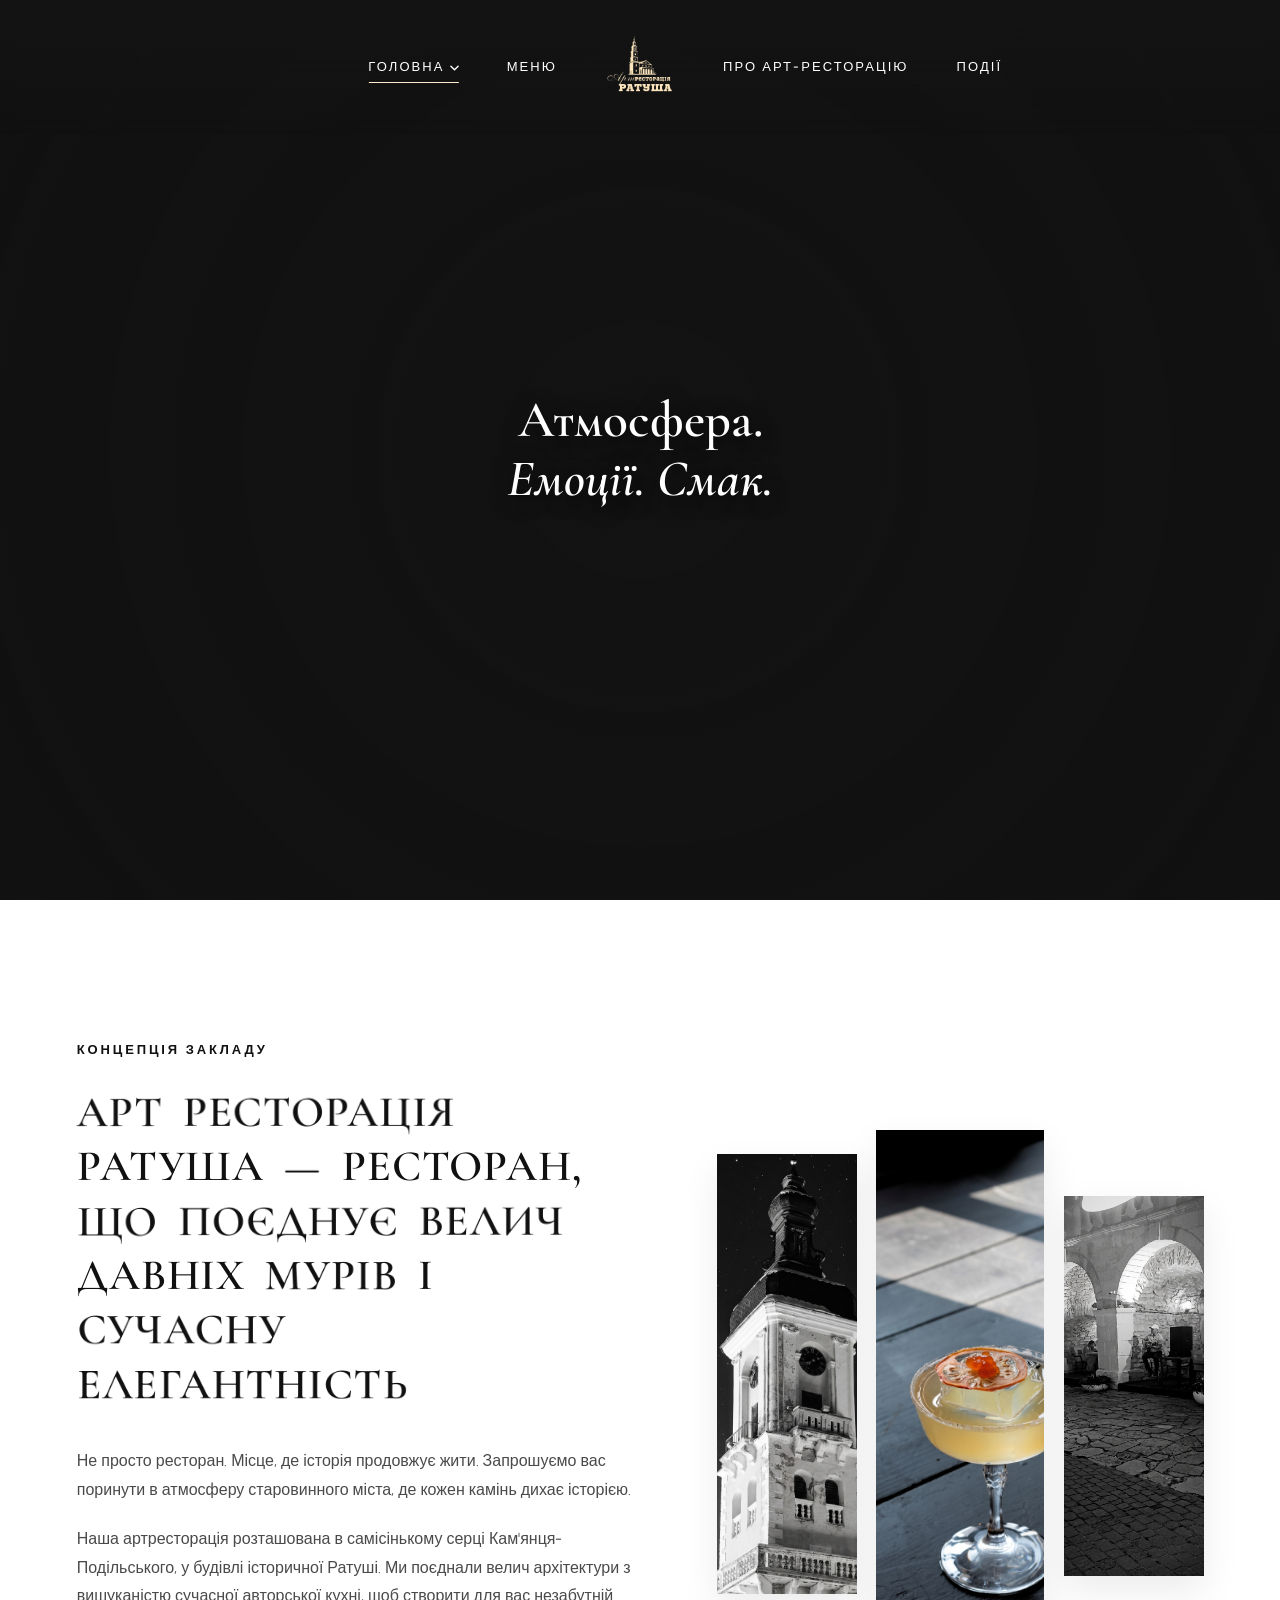
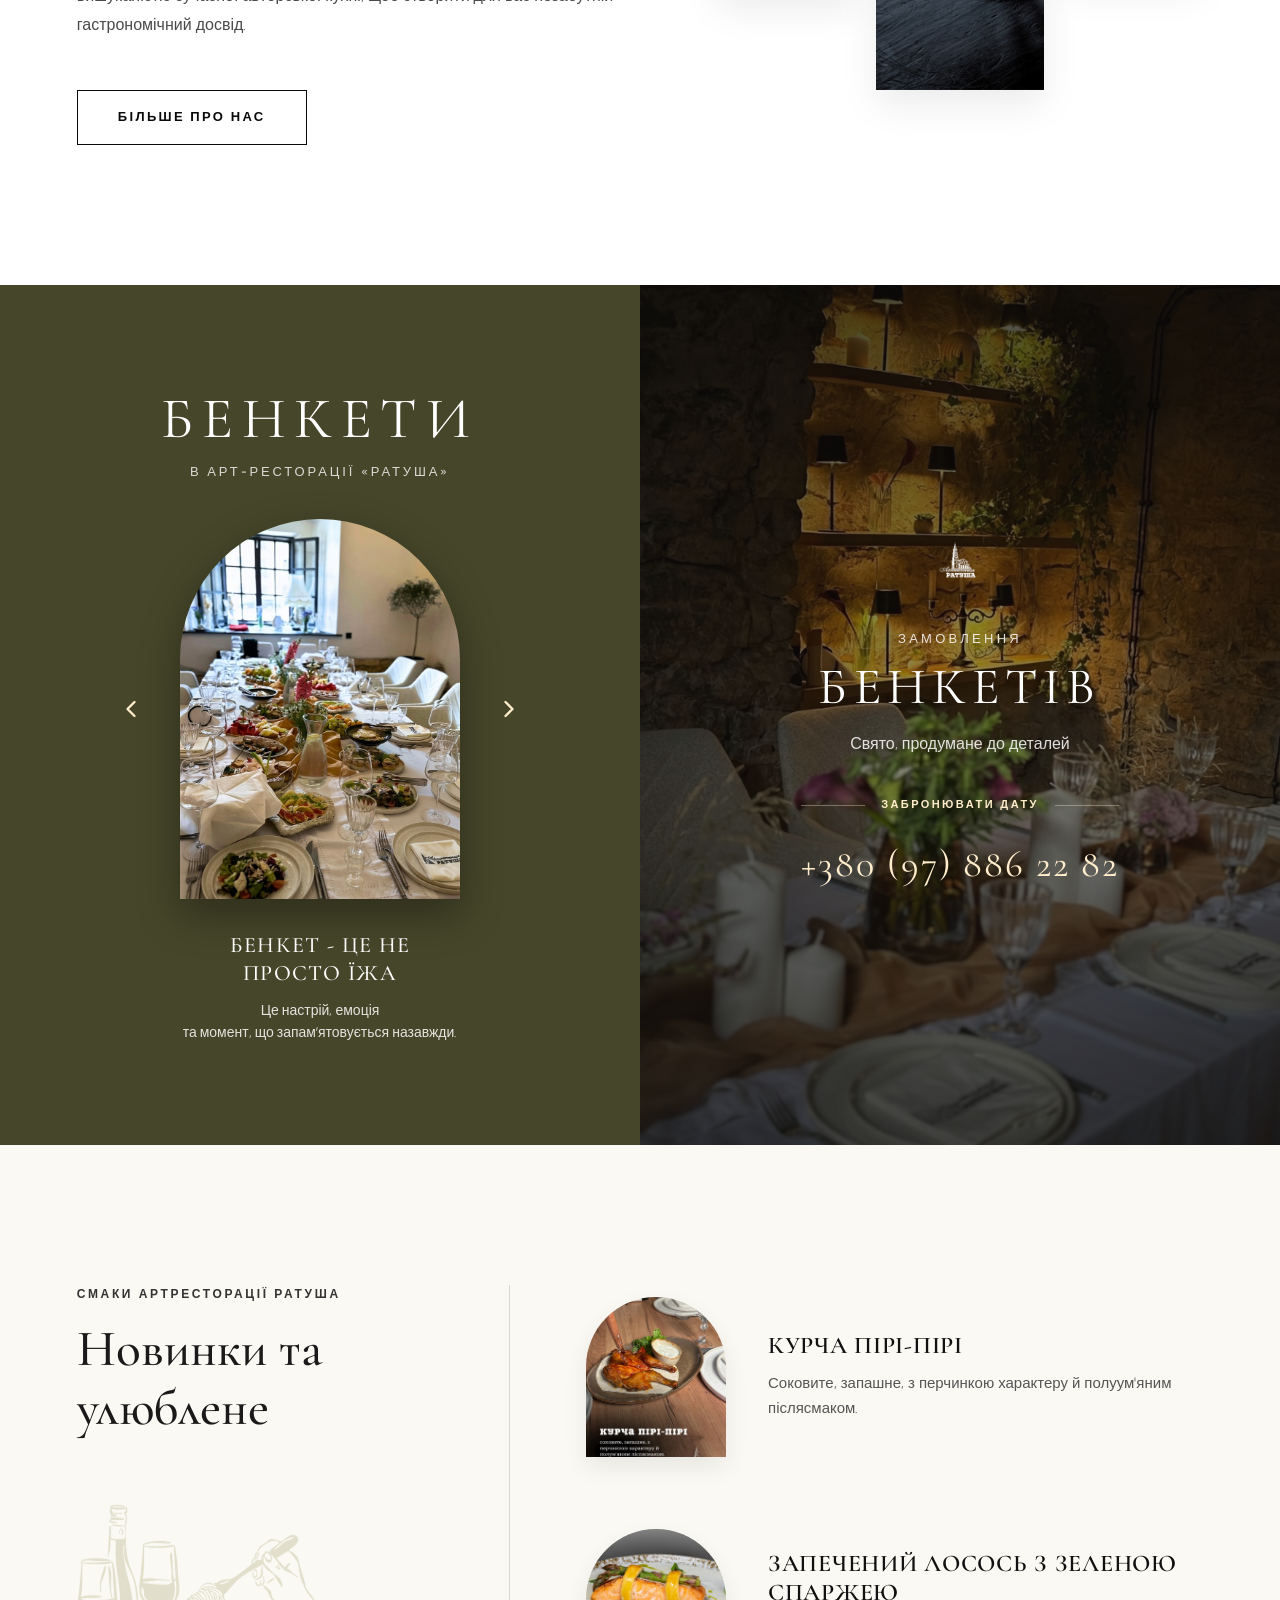
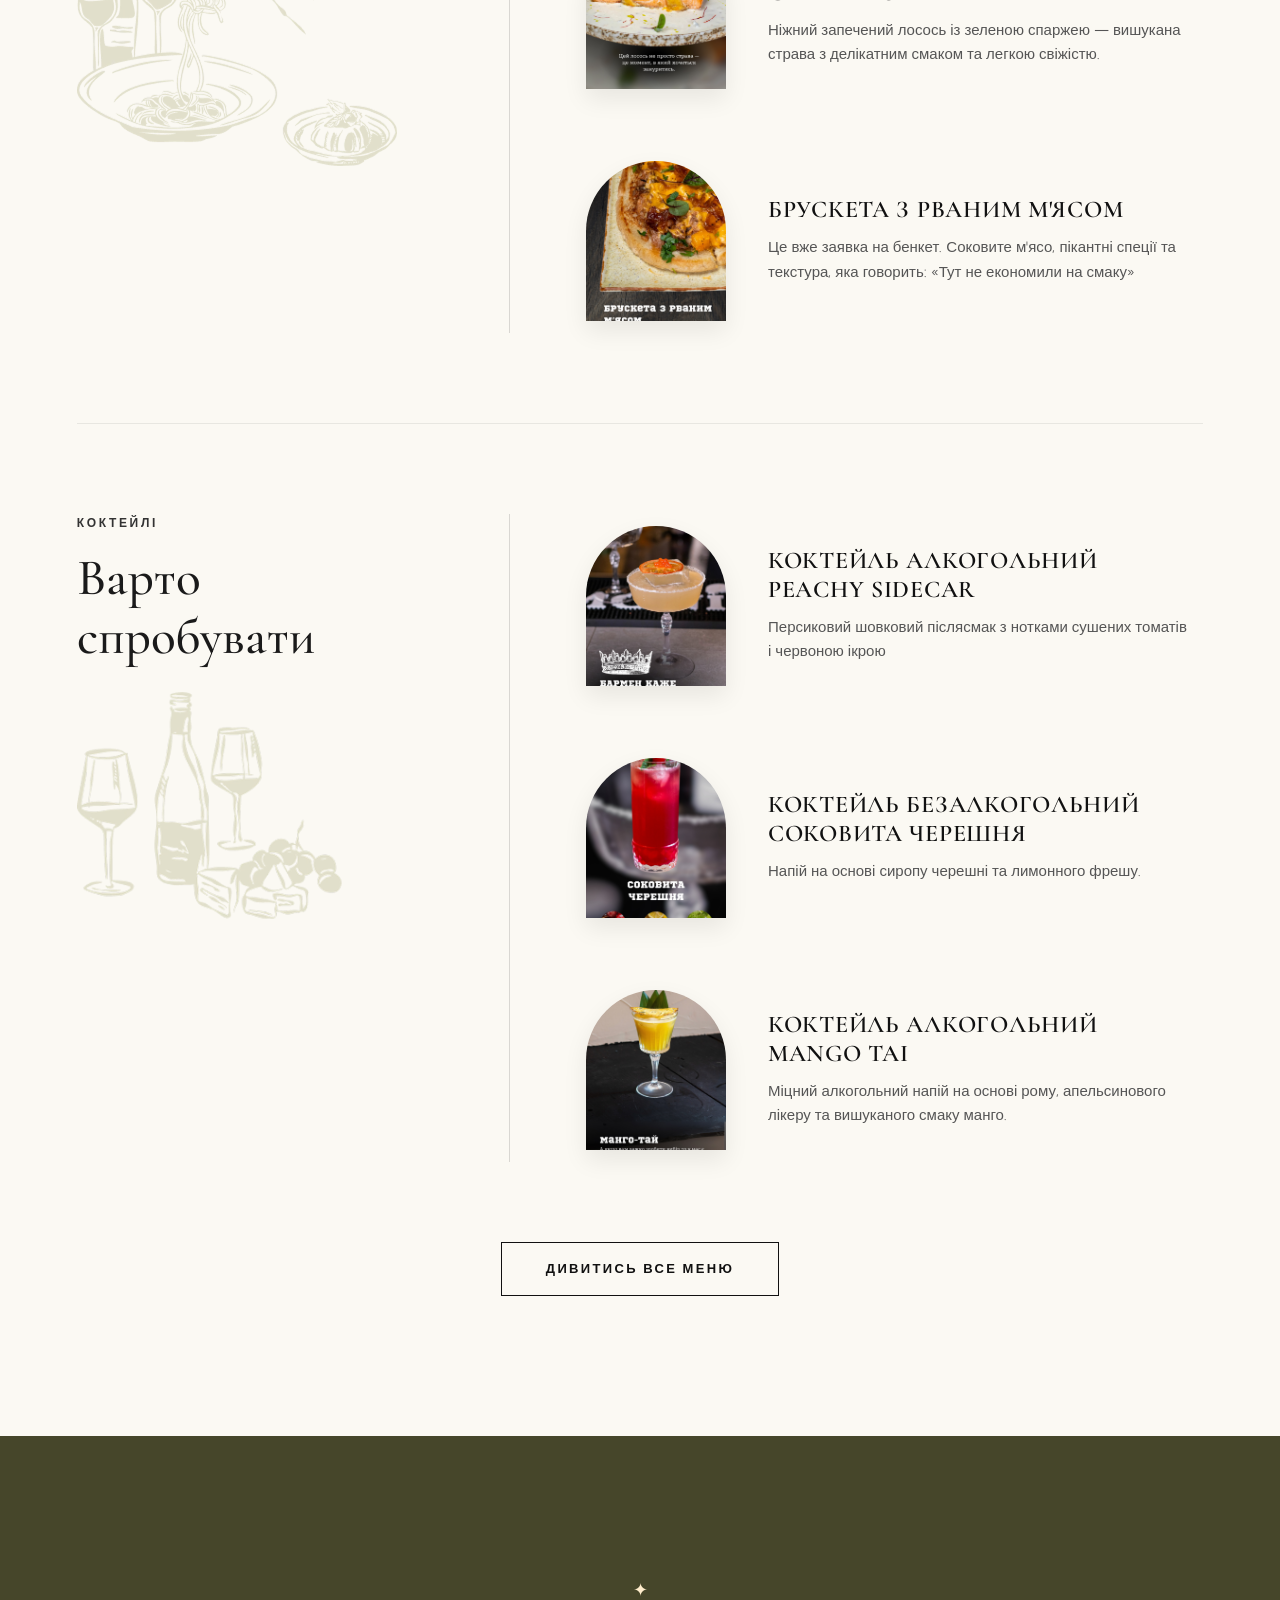
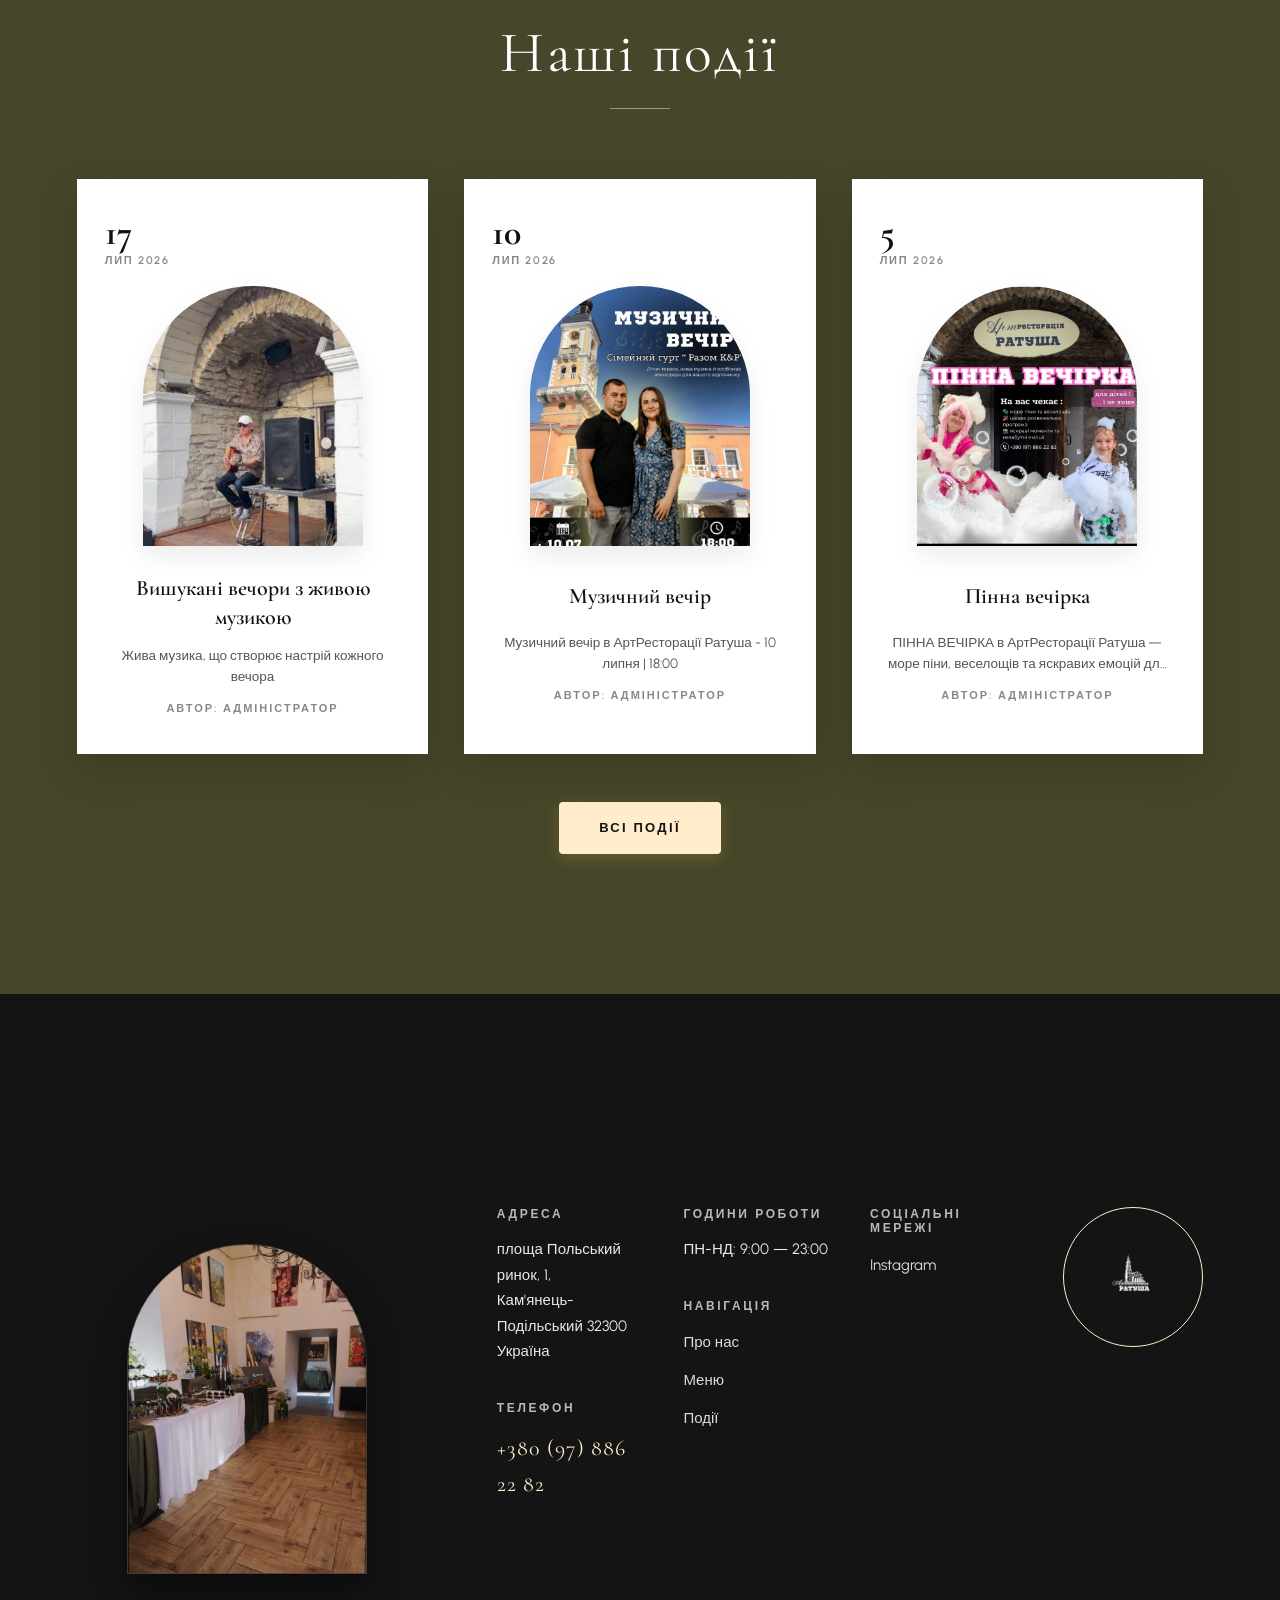
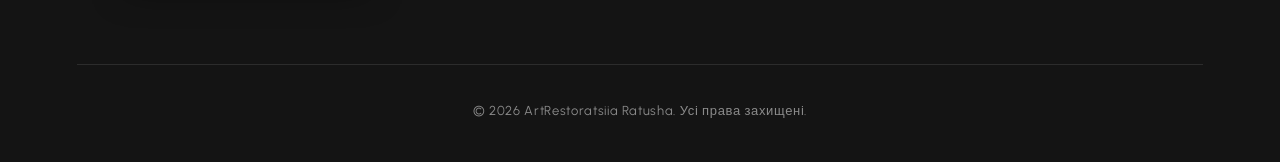
==== commit e0595c96: "Add centered 'ВСІ ПОДІЇ' button in events section on homepages" ====
--- a/index.html
+++ b/index.html
@@ -530,6 +530,10 @@
 
       </div>
 
+      <div class="events-footer-action">
+        <a href="events.html" class="btn-all-events">ВСІ ПОДІЇ</a>
+      </div>
+
     </div>
   </section>
 
--- a/css/style.css
+++ b/css/style.css
@@ -1567,18 +1567,44 @@
 .event-detail-meta {
   display: flex;
   align-items: center;
-  gap: 12px;
+  gap: 14px;
+  margin-bottom: 20px;
+  flex-wrap: wrap;
+}
+
+.event-detail-date {
+  display: inline-flex;
+  align-items: center;
+  gap: 8px;
+  background-color: var(--color-olive);
+  color: var(--color-accent);
+  border: 1px solid rgba(212, 175, 55, 0.4);
+  padding: 8px 16px;
+  border-radius: 6px;
+  font-family: var(--font-sans);
+  font-size: 13px;
+  font-weight: 700;
+  letter-spacing: 0.12em;
+  text-transform: uppercase;
+  box-shadow: 0 4px 14px rgba(70, 70, 42, 0.15);
+}
+
+.event-detail-date svg {
+  color: var(--color-accent);
+  flex-shrink: 0;
+}
+
+.event-detail-author {
   font-family: var(--font-sans);
   font-size: 12px;
-  letter-spacing: 0.16em;
+  letter-spacing: 0.14em;
   font-weight: 600;
-  color: #888888;
+  color: #777777;
   text-transform: uppercase;
-  margin-bottom: 16px;
 }
 
 .meta-dot {
-  color: var(--color-accent);
+  color: #CCCCCC;
 }
 
 .event-detail-title {
@@ -1750,6 +1776,37 @@
   display: grid;
   grid-template-columns: repeat(3, 1fr);
   gap: 36px;
+}
+
+.events-footer-action {
+  display: flex;
+  justify-content: center;
+  margin-top: 48px;
+  width: 100%;
+}
+
+.btn-all-events {
+  display: inline-flex;
+  align-items: center;
+  justify-content: center;
+  background-color: var(--color-accent);
+  color: #141414;
+  padding: 16px 40px;
+  font-family: var(--font-sans);
+  font-size: 13px;
+  font-weight: 700;
+  letter-spacing: 0.18em;
+  text-transform: uppercase;
+  text-decoration: none;
+  border-radius: 4px;
+  transition: background-color 0.3s ease, transform 0.3s ease, box-shadow 0.3s ease;
+  box-shadow: 0 4px 15px rgba(212, 175, 55, 0.25);
+}
+
+.btn-all-events:hover {
+  background-color: #E2BC55;
+  transform: translateY(-2px);
+  box-shadow: 0 6px 20px rgba(212, 175, 55, 0.35);
 }
 
 .event-card {
